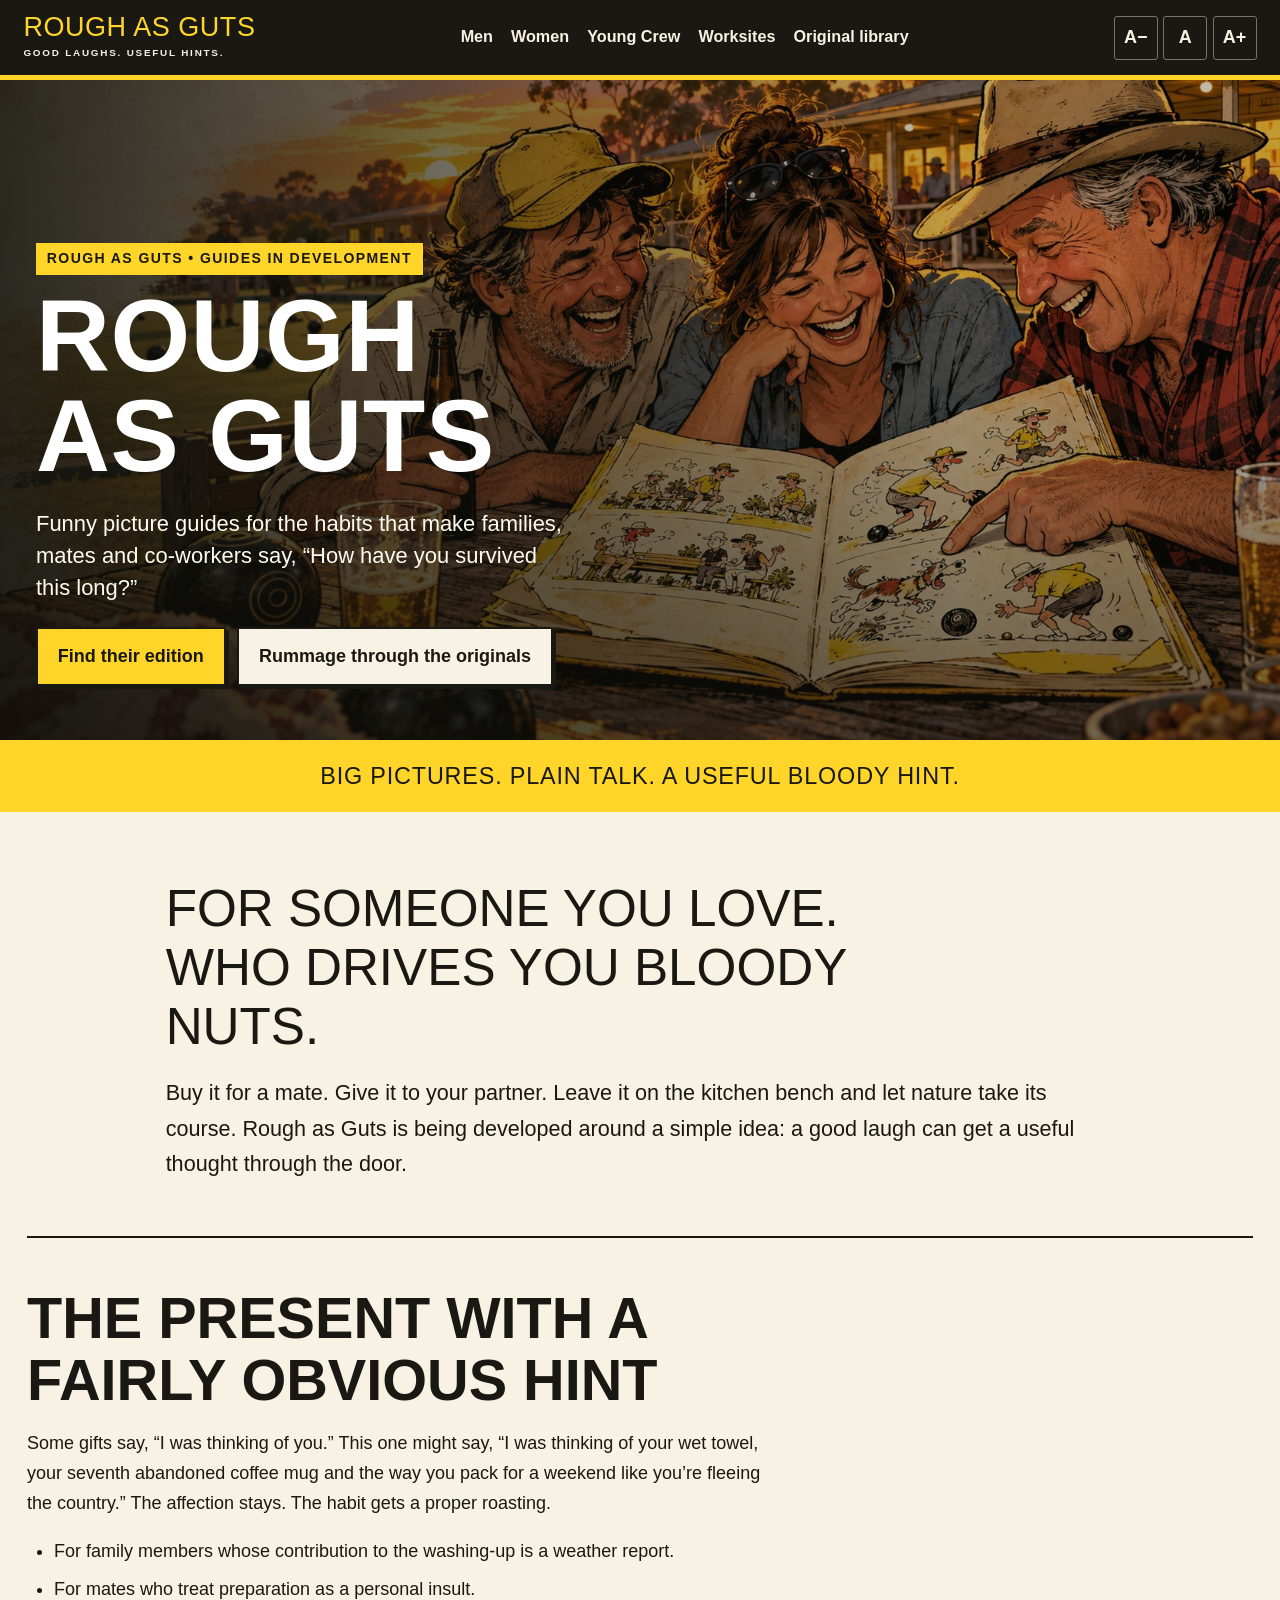
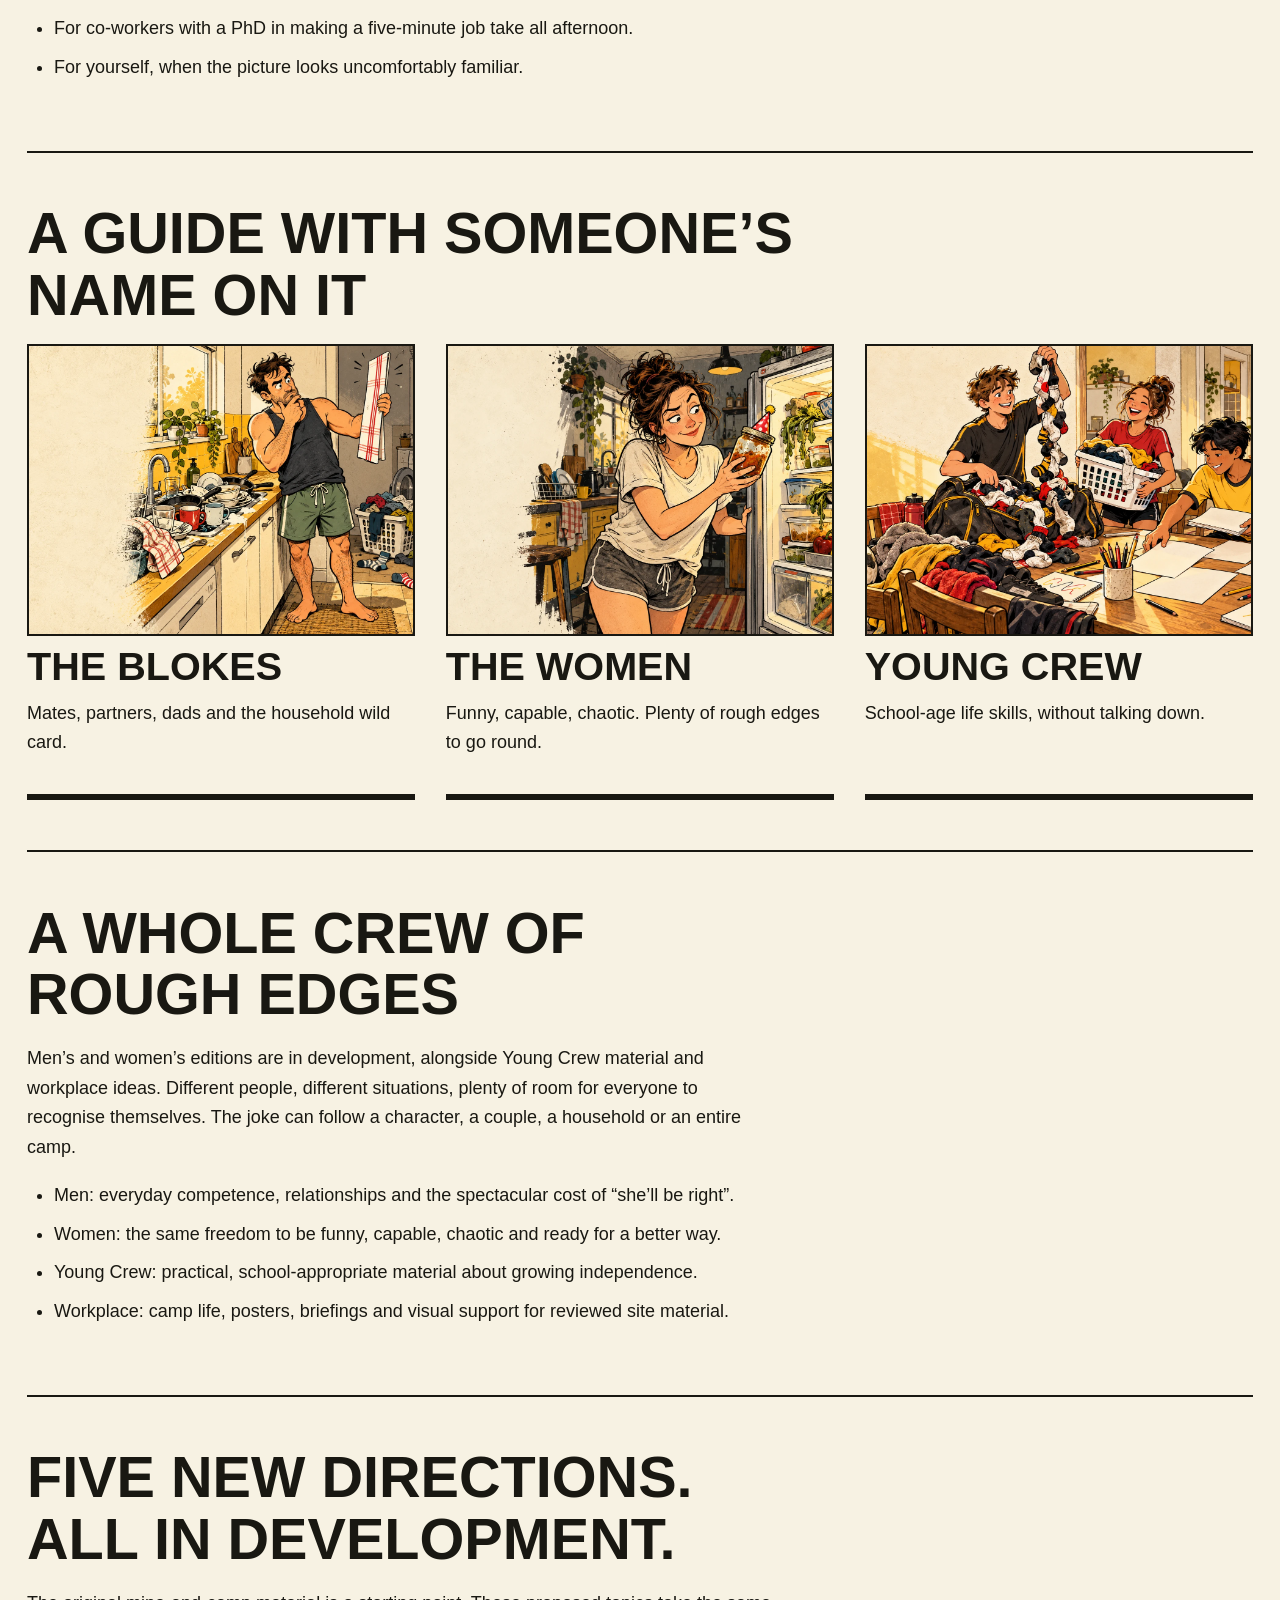
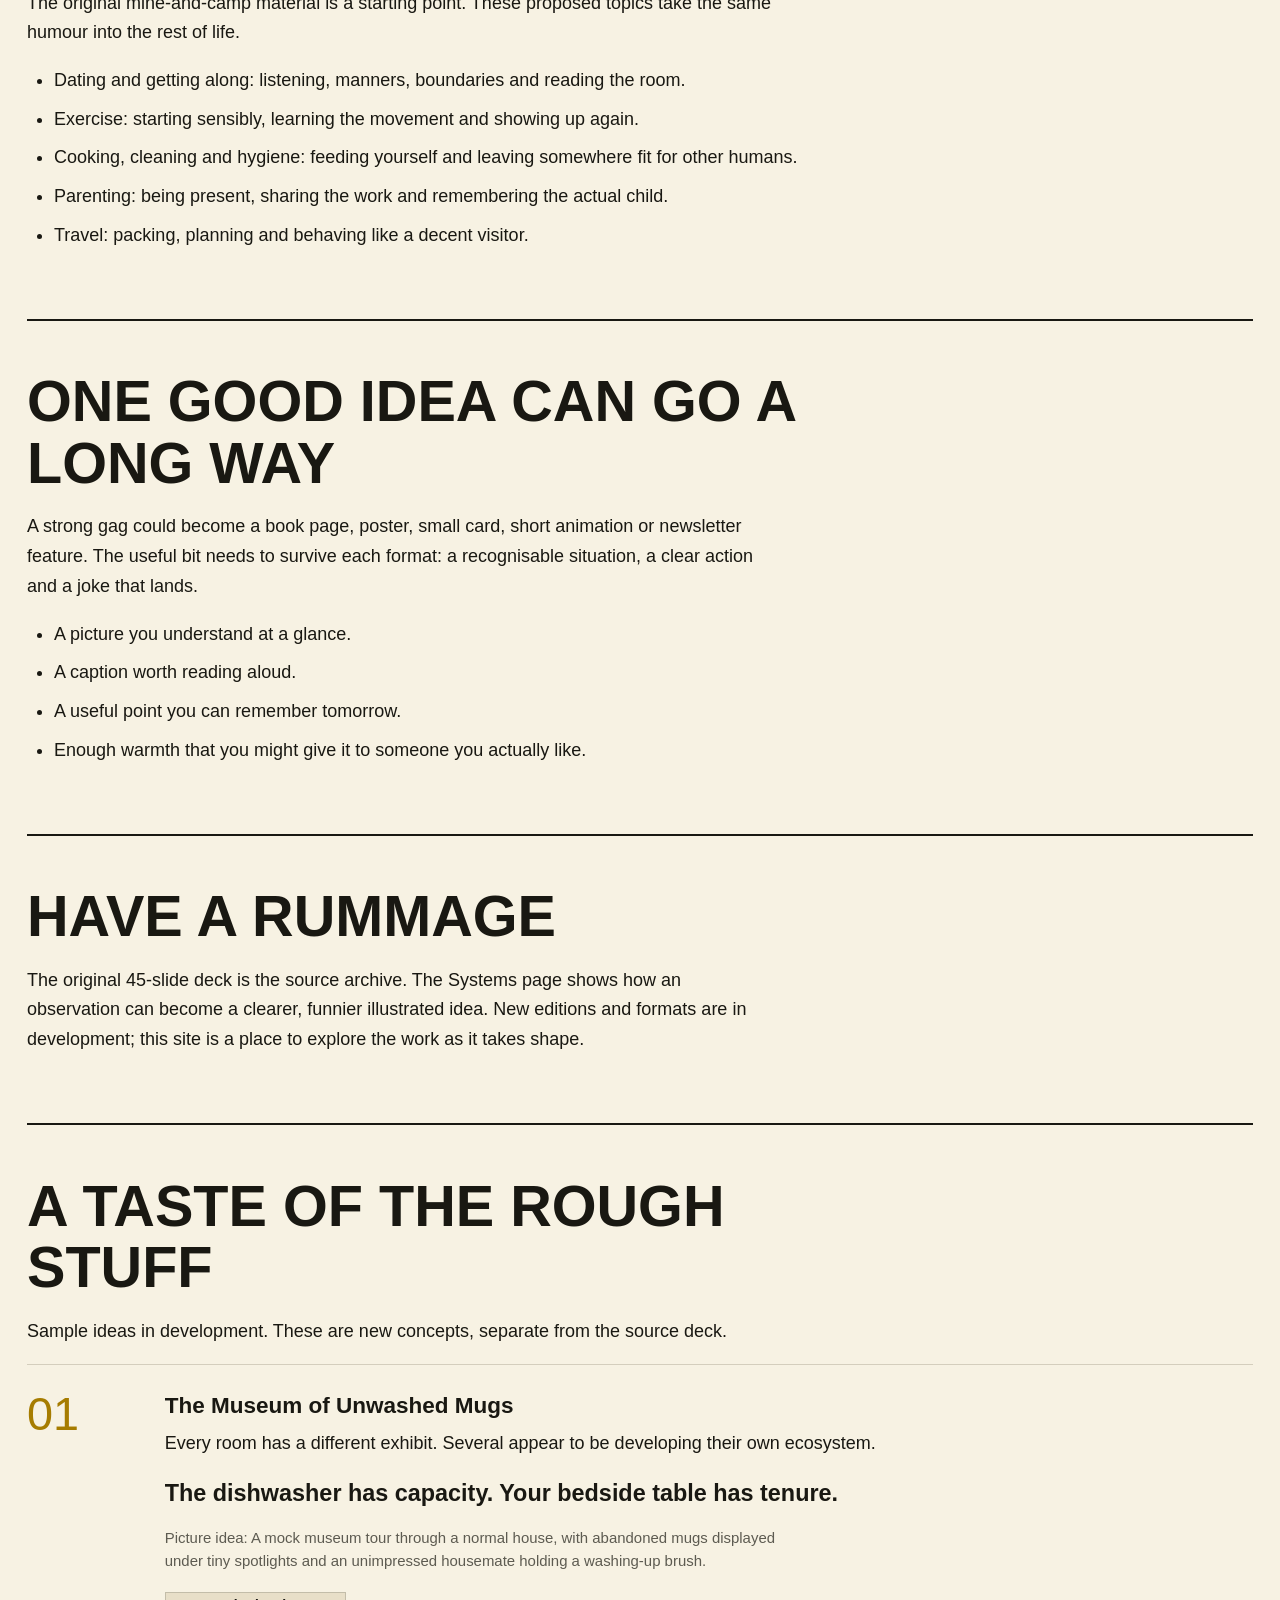
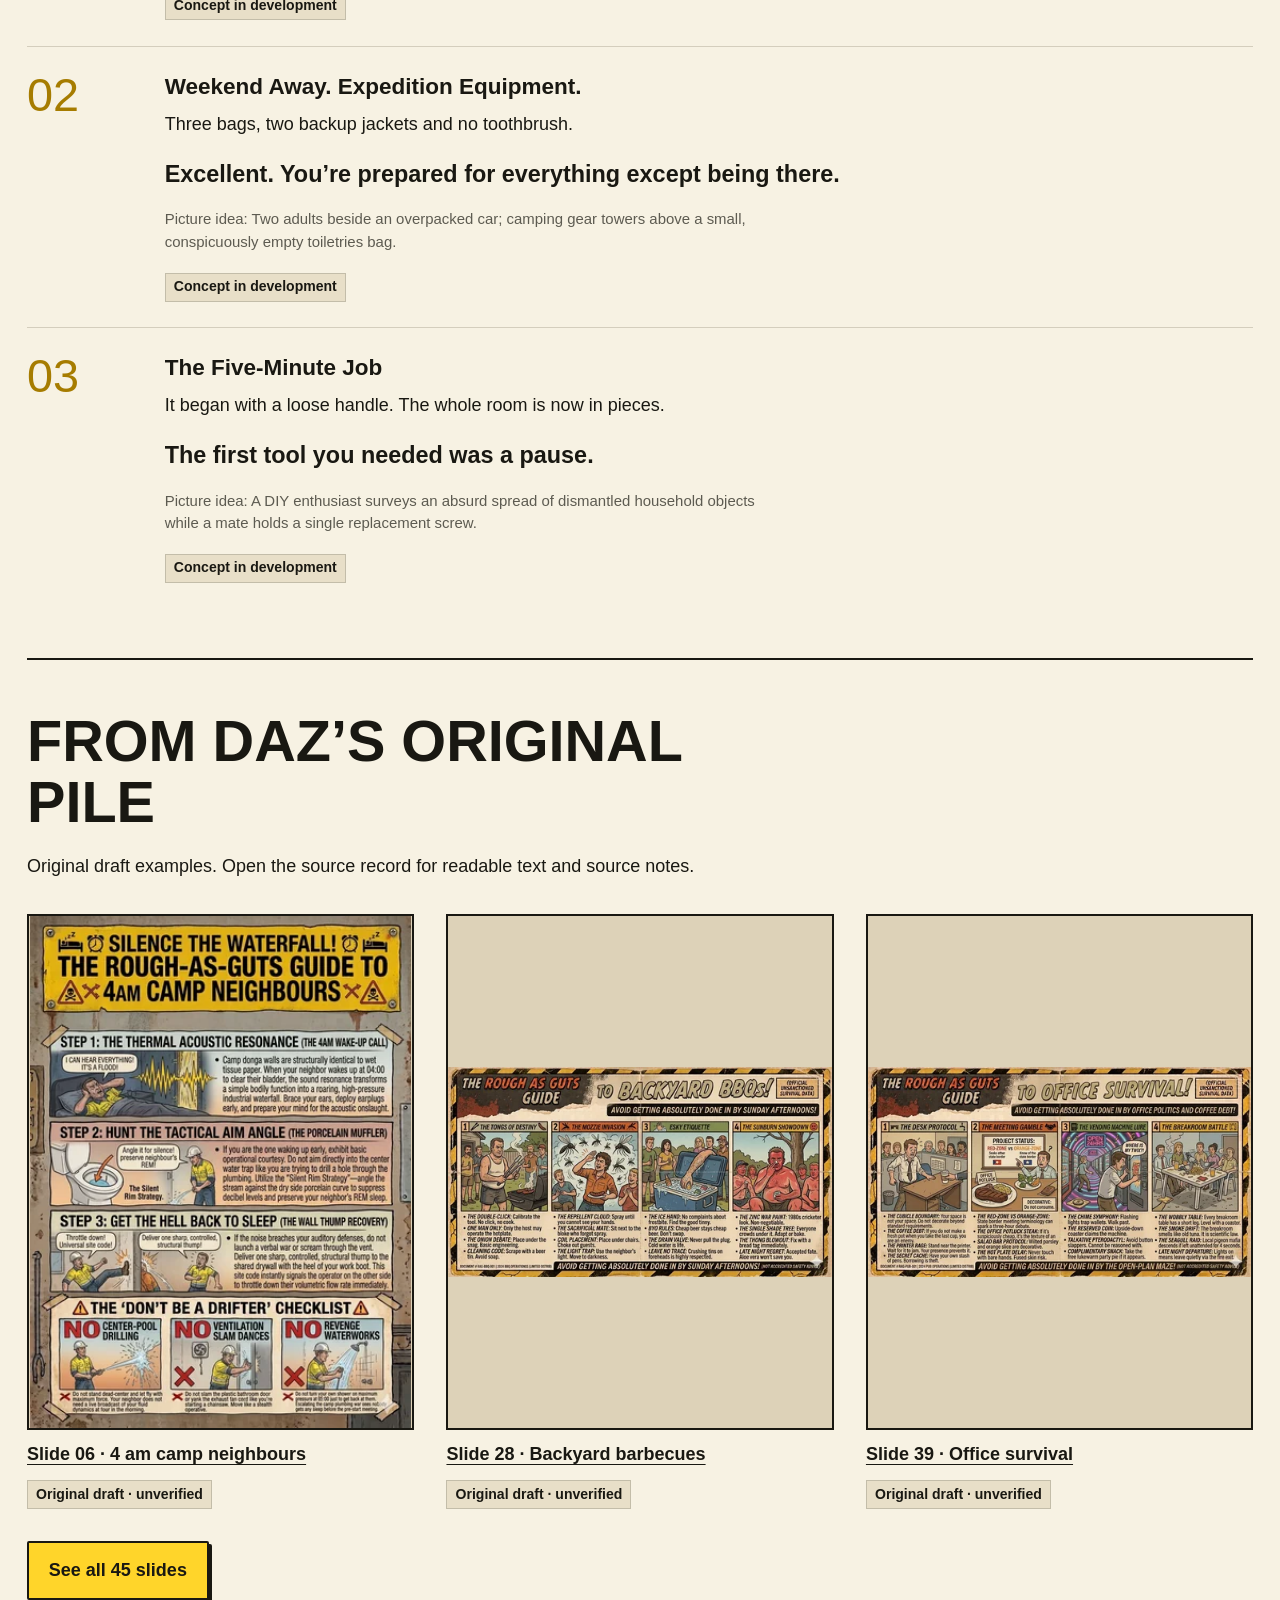
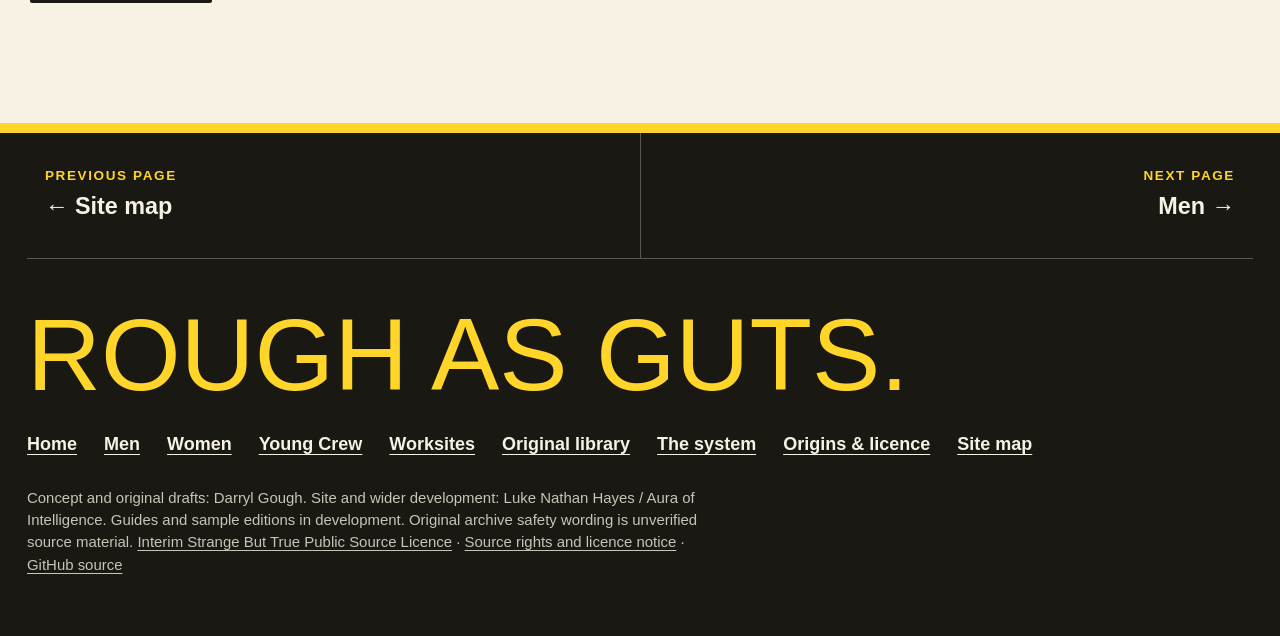
==== index.html @ 98bc849f "Build Rough as Guts guide website and preserve source artwork" ====
<!doctype html><html lang="en-AU"><head><meta charset="utf-8"><meta name="viewport" content="width=device-width,initial-scale=1"><title>Home · Rough as Guts</title><meta name="description" content="Funny picture guides for the habits that make families, mates and co-workers say, “How have you survived this long?”"><meta name="theme-color" content="#ffd52a"><link rel="canonical" href="https://auraofintelligence.github.io/rough-as-guts/index.html"><link rel="icon" href="assets/favicon.svg" type="image/svg+xml"><link rel="stylesheet" href="styles.css"><meta property="og:title" content="Home · Rough as Guts"><meta property="og:description" content="Funny picture guides for the habits that make families, mates and co-workers say, “How have you survived this long?”"><meta property="og:type" content="website"><meta property="og:url" content="https://auraofintelligence.github.io/rough-as-guts/index.html"><meta property="og:image" content="https://auraofintelligence.github.io/rough-as-guts/assets/generated/hero-home.webp"><meta name="twitter:card" content="summary_large_image"><script src="site.js" defer></script></head><body data-page="home"><a class="skip-link" href="#main">Skip to content</a><header class="site-header"><a class="brand" href="index.html">ROUGH AS GUTS<small>GOOD LAUGHS. USEFUL HINTS.</small></a><button class="menu-toggle" aria-controls="main-nav" aria-expanded="false">Menu</button><nav id="main-nav" class="main-nav" aria-label="Main navigation"><a href="men.html">Men</a><a href="women.html">Women</a><a href="youth.html">Young Crew</a><a href="workplace.html">Worksites</a><a href="library.html">Original library</a></nav><div class="read-tools" role="group" aria-label="Text size"><button id="text-smaller" aria-label="Smaller text">A−</button><button id="text-reset" aria-label="Reset text size">A</button><button id="text-larger" aria-label="Larger text">A+</button></div></header><main id="main"><section class="hero"><img class="hero-image" src="assets/generated/hero-home.webp" alt="A lively Australian comic scene with several adults discovering a Rough as Guts guide among the everyday mess they have created." fetchpriority="high" width="1536" height="1024"><div class="hero-copy"><span class="eyebrow">ROUGH AS GUTS • GUIDES IN DEVELOPMENT</span><h1>Rough as guts</h1><p class="lead">Funny picture guides for the habits that make families, mates and co-workers say, “How have you survived this long?”</p><div class="hero-actions"><a href="men.html" class="button">Find their edition</a><a href="library.html" class="button secondary">Rummage through the originals</a></div></div></section><div class="shout-strip">Big pictures. Plain talk. A useful bloody hint.</div><div class="container intro reading" id="inside"><p class="big-quote">For someone you love. Who drives you bloody nuts.</p><p>Buy it for a mate. Give it to your partner. Leave it on the kitchen bench and let nature take its course. Rough as Guts is being developed around a simple idea: a good laugh can get a useful thought through the door.</p></div><section class="section container"><div class="reading"><h2>The present with a fairly obvious hint</h2><p>Some gifts say, “I was thinking of you.” This one might say, “I was thinking of your wet towel, your seventh abandoned coffee mug and the way you pack for a weekend like you’re fleeing the country.” The affection stays. The habit gets a proper roasting.</p><ul><li>For family members whose contribution to the washing-up is a weather report.</li><li>For mates who treat preparation as a personal insult.</li><li>For co-workers with a PhD in making a five-minute job take all afternoon.</li><li>For yourself, when the picture looks uncomfortably familiar.</li></ul></div></section><section class="section container"><h2>A guide with someone’s name on it</h2><div class="edition-links"><a class="edition-link" href="men.html"><img src="assets/generated/hero-men.webp" alt="" loading="lazy" width="640" height="480"><div><h3>The blokes</h3><p>Mates, partners, dads and the household wild card.</p></div></a><a class="edition-link" href="women.html"><img src="assets/generated/hero-women.webp" alt="" loading="lazy" width="640" height="480"><div><h3>The women</h3><p>Funny, capable, chaotic. Plenty of rough edges to go round.</p></div></a><a class="edition-link" href="youth.html"><img src="assets/generated/hero-youth.webp" alt="" loading="lazy" width="640" height="480"><div><h3>Young Crew</h3><p>School-age life skills, without talking down.</p></div></a></div></section><section class="section container"><div class="reading"><h2>A whole crew of rough edges</h2><p>Men’s and women’s editions are in development, alongside Young Crew material and workplace ideas. Different people, different situations, plenty of room for everyone to recognise themselves. The joke can follow a character, a couple, a household or an entire camp.</p><ul><li>Men: everyday competence, relationships and the spectacular cost of “she’ll be right”.</li><li>Women: the same freedom to be funny, capable, chaotic and ready for a better way.</li><li>Young Crew: practical, school-appropriate material about growing independence.</li><li>Workplace: camp life, posters, briefings and visual support for reviewed site material.</li></ul></div></section><section class="section container"><div class="reading"><h2>Five new directions. All in development.</h2><p>The original mine-and-camp material is a starting point. These proposed topics take the same humour into the rest of life.</p><ul><li>Dating and getting along: listening, manners, boundaries and reading the room.</li><li>Exercise: starting sensibly, learning the movement and showing up again.</li><li>Cooking, cleaning and hygiene: feeding yourself and leaving somewhere fit for other humans.</li><li>Parenting: being present, sharing the work and remembering the actual child.</li><li>Travel: packing, planning and behaving like a decent visitor.</li></ul></div></section><section class="section container"><div class="reading"><h2>One good idea can go a long way</h2><p>A strong gag could become a book page, poster, small card, short animation or newsletter feature. The useful bit needs to survive each format: a recognisable situation, a clear action and a joke that lands.</p><ul><li>A picture you understand at a glance.</li><li>A caption worth reading aloud.</li><li>A useful point you can remember tomorrow.</li><li>Enough warmth that you might give it to someone you actually like.</li></ul></div></section><section class="section container"><div class="reading"><h2>Have a rummage</h2><p>The original 45-slide deck is the source archive. The Systems page shows how an observation can become a clearer, funnier illustrated idea. New editions and formats are in development; this site is a place to explore the work as it takes shape.</p></div></section><section class="section container"><h2>A taste of the rough stuff</h2><p>Sample ideas in development. These are new concepts, separate from the source deck.</p><article class="gag"><span class="number">01</span><div><h3>The Museum of Unwashed Mugs</h3><p>Every room has a different exhibit. Several appear to be developing their own ecosystem.</p><p class="punchline">The dishwasher has capacity. Your bedside table has tenure.</p><p class="caption">Picture idea: A mock museum tour through a normal house, with abandoned mugs displayed under tiny spotlights and an unimpressed housemate holding a washing-up brush.</p><span class="tag">Concept in development</span></div></article><article class="gag"><span class="number">02</span><div><h3>Weekend Away. Expedition Equipment.</h3><p>Three bags, two backup jackets and no toothbrush.</p><p class="punchline">Excellent. You’re prepared for everything except being there.</p><p class="caption">Picture idea: Two adults beside an overpacked car; camping gear towers above a small, conspicuously empty toiletries bag.</p><span class="tag">Concept in development</span></div></article><article class="gag"><span class="number">03</span><div><h3>The Five-Minute Job</h3><p>It began with a loose handle. The whole room is now in pieces.</p><p class="punchline">The first tool you needed was a pause.</p><p class="caption">Picture idea: A DIY enthusiast surveys an absurd spread of dismantled household objects while a mate holds a single replacement screw.</p><span class="tag">Concept in development</span></div></article></section><section class="section container"><h2>From Daz’s original pile</h2><p>Original draft examples. Open the source record for readable text and source notes.</p><div class="poster-row"><figure><a href="library.html#slide-6"><img src="assets/thumbnails/slide-06.webp" loading="lazy" alt="Original draft: 4 am camp neighbours" width="480" height="640"><figcaption>Slide 06 · 4 am camp neighbours</figcaption></a><span class="tag">Original draft · unverified</span></figure><figure><a href="library.html#slide-28"><img src="assets/thumbnails/slide-28.webp" loading="lazy" alt="Original draft: Backyard barbecues" width="480" height="640"><figcaption>Slide 28 · Backyard barbecues</figcaption></a><span class="tag">Original draft · unverified</span></figure><figure><a href="library.html#slide-39"><img src="assets/thumbnails/slide-39.webp" loading="lazy" alt="Original draft: Office survival" width="480" height="640"><figcaption>Slide 39 · Office survival</figcaption></a><span class="tag">Original draft · unverified</span></figure></div><a href="library.html" class="button">See all 45 slides</a></section></main><footer class="site-footer"><div class="container page-turner"><a href="sitemap.html"><span>Previous page</span>← Site map</a><a href="men.html"><span>Next page</span>Men →</a></div><div class="container footer-main"><p class="footer-brand">Rough as guts.</p><nav class="footer-nav" aria-label="Footer navigation"><a href="index.html" class="">Home</a><a href="men.html" class="">Men</a><a href="women.html" class="">Women</a><a href="youth.html" class="">Young Crew</a><a href="workplace.html" class="">Worksites</a><a href="library.html" class="">Original library</a><a href="systems.html" class="">The system</a><a href="provenance.html" class="">Origins &amp; licence</a><a href="sitemap.html" class="">Site map</a></nav><p class="footer-note">Concept and original drafts: Darryl Gough. Site and wider development: Luke Nathan Hayes / Aura of Intelligence. Guides and sample editions in development. Original archive safety wording is unverified source material. <a href="LICENCE.md">Interim Strange But True Public Source Licence</a> · <a href="LICENCE-NOTICE.md">Source rights and licence notice</a> · <a href="https://github.com/auraofintelligence/rough-as-guts">GitHub source</a></p></div></footer><button class="back-top" id="back-top" aria-label="Back to top" hidden>↑ Top</button><dialog class="poster-dialog" id="poster-dialog" aria-labelledby="poster-dialog-title"><div class="dialog-bar"><span class="dialog-title" id="poster-dialog-title">Source poster</span><button id="poster-zoom-out" aria-label="Zoom out">−</button><button id="poster-zoom-in" aria-label="Zoom in">+</button><button id="poster-close">Close</button></div><div class="dialog-body"><img id="dialog-poster" alt=""></div></dialog></body></html>
---- styles.css ----
@charset "UTF-8";
:root{--ink:#191812;--paper:#f7f2e3;--yellow:#ffd52a;--red:#ee4b34;--muted:#5d5b51;--line:#d4cebd;--scale:1;color-scheme:light;font-size:calc(18px * var(--scale));scroll-behavior:smooth;scroll-padding-top:7rem}*{box-sizing:border-box}body{margin:0;background:var(--paper);color:var(--ink);font-family:Arial,Helvetica,sans-serif;line-height:1.65}img{max-width:100%;height:auto;display:block}button,input,select,textarea{font:inherit}a{color:inherit;text-underline-offset:.22em}a:hover{text-decoration-thickness:3px}button,a,input,select,textarea{touch-action:manipulation}button{cursor:pointer}button:focus-visible,a:focus-visible,input:focus-visible,select:focus-visible,textarea:focus-visible,summary:focus-visible{outline:4px solid #136cbe;outline-offset:4px}.skip-link{position:fixed;top:-100px;left:1rem;background:var(--yellow);padding:.65rem;z-index:99}.skip-link:focus{top:.4rem}.site-header{position:sticky;top:0;z-index:40;display:flex;align-items:center;gap:1.3rem;flex-wrap:wrap;justify-content:space-between;background:var(--ink);color:var(--paper);padding:.8rem max(1.3rem,calc((100vw - 1450px)/2));border-bottom:5px solid var(--yellow)}.brand{font-family:Impact,"Arial Black",sans-serif;font-size:1.5rem;line-height:1;letter-spacing:.02em;text-decoration:none;color:var(--yellow);white-space:nowrap}.brand small{display:block;font:700 .55rem/1.5 Arial,sans-serif;letter-spacing:.18em;color:var(--paper);margin-top:.25rem}.main-nav{display:flex;gap:1rem;align-items:center;flex-wrap:wrap}.main-nav a{font-size:.9rem;font-weight:700;text-decoration:none;padding:.25rem 0;border-bottom:2px solid transparent}.main-nav a[aria-current=page],.main-nav a:hover{border-color:var(--yellow);color:var(--yellow)}.read-tools{display:flex;gap:.3rem;align-items:center}.read-tools button,.menu-toggle{border:1px solid #777366;min-width:44px;min-height:44px;padding:.2rem .5rem;color:var(--paper);background:transparent;font-weight:700;border-radius:3px}.read-tools button:hover{background:var(--yellow);color:var(--ink)}.menu-toggle{display:none}.hero{position:relative;min-height:660px;display:flex;align-items:flex-end;background:#27261c;overflow:hidden}.hero>picture,.hero>.hero-image{position:absolute;inset:0;width:100%;height:100%}.hero-image{object-fit:cover;object-position:center}.hero::after{content:"";position:absolute;inset:0;background:linear-gradient(90deg,rgba(15,15,10,.88),rgba(15,15,10,.25) 75%),linear-gradient(0deg,rgba(15,15,10,.5),transparent 70%)}.hero-copy{position:relative;z-index:1;width:min(1450px,100%);margin:auto auto 0;padding:4rem 2rem 3rem;color:white}.eyebrow{display:inline-block;background:var(--yellow);color:var(--ink);font-size:.78rem;font-weight:900;letter-spacing:.1em;text-transform:uppercase;padding:.35rem .6rem;line-height:1.4}.hero h1{font-family:Impact,"Arial Black",sans-serif;text-transform:uppercase;max-width:12ch;font-size:clamp(3.5rem,8vw,7rem);font-weight:900;line-height:.98;letter-spacing:.005em;margin:.6rem 0 1rem;text-wrap:balance}.hero .lead{font-size:1.22rem;line-height:1.45;max-width:44ch;color:#fffaf0;font-weight:500}.hero-actions{display:flex;gap:.65rem;flex-wrap:wrap;margin-top:1.3rem}.button{display:inline-flex;align-items:center;justify-content:center;gap:.5rem;min-height:48px;padding:.7rem 1.1rem;background:var(--yellow);color:var(--ink);font-weight:800;border:2px solid var(--ink);text-decoration:none;box-shadow:3px 3px 0 var(--ink);border-radius:2px}.button:hover{background:#ffe478;transform:translateY(-1px)}.button.secondary{background:var(--paper)}.button.dark{background:var(--ink);color:var(--paper)}.shout-strip{background:var(--yellow);font-family:Impact,"Arial Black",sans-serif;text-align:center;text-transform:uppercase;font-size:1.3rem;line-height:1.3;letter-spacing:.035em;padding:1.15rem}.container{width:min(1240px,calc(100% - 3rem));margin:auto}.reading{max-width:79ch}.intro{padding:3.5rem 0 2rem;font-size:1.2rem}.intro p{margin:.3rem 0 1rem}.section{padding:2.8rem 0;border-top:2px solid var(--ink)}.section h2,.section-heading{font-family:Impact,"Arial Black",sans-serif;font-size:clamp(2rem,5vw,3.2rem);line-height:1.07;text-transform:uppercase;margin:0 0 1rem;max-width:24ch}.section h3{font-size:1.25rem;line-height:1.3;margin:1.4rem 0 .4rem}.section p{max-width:75ch;margin:.5rem 0 1rem}.section li{margin:.5rem 0}ul,ol{padding-left:1.5rem}.split{display:grid;grid-template-columns:1fr 1fr;gap:2.7rem;align-items:start}.feature-image{border:3px solid var(--ink);box-shadow:9px 9px 0 var(--yellow);margin:.4rem .5rem 1rem 0;aspect-ratio:4/3;object-fit:cover}.caption{font-size:.83rem;color:var(--muted);line-height:1.5}.big-quote{font-family:Impact,"Arial Black",sans-serif;font-size:clamp(1.8rem,4vw,3rem);line-height:1.15;text-transform:uppercase;max-width:28ch}.edition-links{display:grid;grid-template-columns:repeat(3,1fr);gap:1.7rem}.edition-link{text-decoration:none;border-bottom:6px solid var(--ink);padding-bottom:1rem}.edition-link img{width:100%;aspect-ratio:4/3;object-fit:cover;border:2px solid var(--ink)}.edition-link h3{font-family:Impact,"Arial Black",sans-serif;font-size:2.2rem;text-transform:uppercase;line-height:1.05;margin:.6rem 0}.edition-link p{font-size:1rem}.edition-link:hover h3{text-decoration:underline}.gag{display:grid;grid-template-columns:.11fr 1fr;gap:1rem;border-top:1px solid var(--line);padding:1.4rem 0}.gag .number{font-family:Impact,"Arial Black",sans-serif;font-size:2.6rem;line-height:1;color:#a67c00}.gag h3{margin:0 0 .4rem}.gag .punchline{font-weight:800;font-size:1.3rem;line-height:1.4}.tag{display:inline-block;padding:.2rem .45rem;background:#e8dfc8;font-size:.78rem;font-weight:800;line-height:1.4;border:1px solid #c3bda9}.notice{border-left:7px solid var(--yellow);padding:.8rem 1.2rem;background:#ebe4d1;margin:1.5rem 0}.notice strong{display:block}.poster-row{display:grid;grid-template-columns:repeat(3,1fr);gap:1.8rem;margin:1.8rem 0}.poster-row figure{margin:0}.poster-row img{width:100%;aspect-ratio:3/4;object-fit:contain;background:#ddd2b8;border:2px solid var(--ink)}.poster-row figcaption{margin:.65rem 0;line-height:1.4;font-weight:700}.poster-row a{display:block}.filters{display:grid;grid-template-columns:1fr 1fr;gap:1rem;margin:2rem 0 1rem}.field label{display:block;font-weight:800;margin-bottom:.4rem}.field input,.field select,.field textarea{width:100%;padding:.7rem;border:2px solid var(--ink);background:#fffdf7;border-radius:2px}.results-count{font-weight:700}.library-list{display:grid;grid-template-columns:1fr;gap:1.1rem;margin:1rem 0 3rem}.slide-entry{background:#fffdf7;border:2px solid var(--ink);scroll-margin-top:7rem}.slide-entry>summary{list-style:none;cursor:pointer;display:grid;grid-template-columns:74px 1fr auto;align-items:center;gap:1rem;padding:1rem}.slide-entry>summary::-webkit-details-marker{display:none}.slide-number{font-family:Impact,"Arial Black",sans-serif;font-size:2rem;background:var(--yellow);line-height:1;padding:.5rem;text-align:center}.slide-entry h2{font-size:1.15rem;line-height:1.3;margin:0 0 .3rem;font-family:Arial,sans-serif;text-transform:none}.slide-entry .summary-category{font-size:.83rem;color:var(--muted)}.expand-mark{font-size:1.7rem;line-height:1}.slide-entry[open] .expand-mark{transform:rotate(45deg)}.slide-content{padding:0 1.3rem 1.5rem}.slide-layout{display:grid;grid-template-columns:minmax(220px,.65fr) 1.35fr;gap:2rem;margin-top:1rem}.source-poster{width:100%;max-height:820px;object-fit:contain;background:#e4ddcd}.poster-actions{display:flex;flex-wrap:wrap;gap:.6rem;margin-top:1rem}.poster-actions .button{font-size:.88rem;padding:.5rem .7rem}.transcript h3{border-bottom:2px solid var(--yellow);padding-bottom:.45rem;margin-top:1.5rem}.transcript h4{font-size:1.05rem;line-height:1.3;margin:1rem 0 .35rem}.transcript p,.transcript li{font-size:1rem}.transcript blockquote{margin:.6rem 0;padding:.4rem 1rem;border-left:4px solid var(--ink);font-weight:700}.scene-note{background:#f3eedf;padding:.65rem .9rem;border-left:3px solid #a79d80}.transcript details{margin:1rem 0;border-top:1px solid var(--line);padding-top:.6rem}.transcript details summary{cursor:pointer;font-weight:800}.text-source{white-space:pre-wrap}.system-form{display:grid;grid-template-columns:1fr 1fr;gap:1rem}.system-form .full{grid-column:1/-1}.system-form textarea{min-height:140px}.brief-output{width:100%;min-height:330px;padding:1rem;font-size:.93rem;border:2px solid var(--ink);background:white;line-height:1.5}.form-status{min-height:1.5rem;font-weight:700}.pattern-list details{border-top:2px solid var(--ink);padding:1rem 0}.pattern-list summary{font-weight:800;cursor:pointer}.compare-controls{display:flex;gap:.8rem;align-items:end;flex-wrap:wrap;margin:1rem 0}.compare-controls .field{flex:1;min-width:220px}.compare-grid{display:grid;grid-template-columns:1fr 1fr;gap:1.3rem}.compare-grid figure{margin:0}.compare-grid img{height:620px;width:100%;object-fit:contain;background:#e4ddcd;border:2px solid var(--ink)}.compare-grid figcaption{font-weight:800;margin:.6rem 0}.hash{font-family:monospace;font-size:.8rem;overflow-wrap:anywhere;line-height:1.5}.facts{display:grid;grid-template-columns:1fr 1fr;gap:1rem}.facts>div{padding:.7rem 0;border-bottom:1px solid var(--line)}.facts dt{font-weight:800}.facts dd{margin:0}.sitemap-list{columns:2;column-gap:3rem}.sitemap-list li{break-inside:avoid;margin:0 0 1.5rem}.sitemap-list a{font-size:1.3rem;font-weight:800}.site-footer{margin-top:4rem;background:var(--ink);color:var(--paper);border-top:10px solid var(--yellow)}.page-turner{display:grid;grid-template-columns:1fr 1fr;border-bottom:1px solid #5a584e}.page-turner a{padding:1.8rem 1rem;text-decoration:none;font-size:1.3rem;font-weight:800}.page-turner a:last-child{text-align:right;border-left:1px solid #5a584e}.page-turner span{font-size:.75rem;letter-spacing:.12em;text-transform:uppercase;display:block;color:var(--yellow)}.footer-main{padding:2.5rem 0}.footer-brand{color:var(--yellow);font-family:Impact,"Arial Black",sans-serif;text-transform:uppercase;font-size:clamp(2.4rem,8vw,6rem);line-height:1;margin:0 0 1.3rem}.footer-nav{display:flex;gap:.7rem 1.5rem;flex-wrap:wrap;font-weight:700}.footer-note{font-size:.83rem;max-width:85ch;color:#c8c4b7;line-height:1.5;margin-top:1.5rem}.back-top{position:fixed;right:1rem;bottom:1rem;z-index:45;min-width:60px;min-height:52px;padding:.4rem .8rem;background:var(--yellow);color:var(--ink);border:3px solid var(--ink);box-shadow:3px 3px 0 var(--ink);font-weight:900}.back-top[hidden]{display:none}.poster-dialog{width:min(1200px,95vw);height:94dvh;max-width:none;max-height:none;padding:0;border:3px solid var(--ink);background:var(--paper)}.poster-dialog::backdrop{background:rgba(0,0,0,.8)}.dialog-bar{position:sticky;top:0;z-index:2;background:var(--ink);color:white;padding:.65rem;display:flex;gap:.5rem;align-items:center;flex-wrap:wrap}.dialog-bar button{background:var(--yellow);color:var(--ink);border:0;min-height:44px;padding:.4rem .6rem;font-weight:800}.dialog-bar .dialog-title{flex:1;font-weight:700}.dialog-body{height:calc(100% - 90px);overflow:auto;padding:1rem}.dialog-body img{width:100%;max-width:none;margin:auto}.empty-state{padding:2rem;border:2px solid var(--ink);background:var(--yellow)}[hidden]{display:none!important}
@media(min-width:1550px){.hero{min-height:760px}.hero-copy{padding-left:2rem}}@media(max-width:1100px){.site-header{gap:.7rem}.main-nav{gap:.7rem}.main-nav a{font-size:.82rem}.hero{min-height:620px}.slide-layout{grid-template-columns:.7fr 1.3fr}.compare-grid img{height:480px}}@media(max-width:800px){:root{font-size:calc(18px * var(--scale))}.site-header{padding:.65rem 1rem}.brand{font-size:1.3rem}.brand small{font-size:.5rem}.menu-toggle{display:block;margin-left:auto}.main-nav{display:none;order:4;flex-basis:100%;padding:.8rem 0 .3rem;gap:.3rem 1.1rem}.main-nav.is-open{display:flex}.main-nav a{font-size:1rem;min-height:44px;display:flex;align-items:center}.read-tools button{min-width:40px;padding:.2rem .35rem}.hero{min-height:640px}.hero-image{object-position:60% center}.hero::after{background:linear-gradient(0deg,rgba(15,15,10,.95),rgba(15,15,10,.35) 75%)}.hero-copy{padding:2.7rem 1.3rem 2rem}.hero h1{font-size:clamp(3rem,12.5vw,5rem)}.hero .lead{font-size:1.1rem}.container{width:calc(100% - 2.3rem)}.intro{padding-top:2.4rem;font-size:1.1rem}.split,.slide-layout{grid-template-columns:1fr}.edition-links{gap:1rem}.edition-link h3{font-size:1.6rem}.edition-link p{font-size:.9rem}.poster-row{gap:.8rem}.poster-row figcaption{font-size:.85rem}.source-poster{max-height:740px}.compare-grid{grid-template-columns:1fr}.compare-grid img{height:auto;max-height:900px}.system-form{grid-template-columns:1fr}.system-form .full{grid-column:auto}.section{padding:2rem 0}.filters{grid-template-columns:1fr}.page-turner a{font-size:1.05rem;padding:1.3rem .6rem}.sitemap-list{columns:1}.facts{grid-template-columns:1fr}.slide-entry>summary{grid-template-columns:52px 1fr auto;padding:.8rem;gap:.7rem}.slide-number{font-size:1.6rem}.slide-content{padding:0 1rem 1rem}}@media(max-width:480px){.read-tools{gap:.2rem}.read-tools button{font-size:.8rem;min-width:36px;min-height:40px}.hero{min-height:630px}.hero h1{font-size:3.1rem}.hero .lead{font-size:1.06rem}.hero-actions .button{font-size:.9rem}.edition-links{grid-template-columns:1fr}.edition-link{display:grid;grid-template-columns:.8fr 1fr;gap:1rem;align-items:center}.edition-link img{grid-row:1/3;aspect-ratio:1}.edition-link h3{margin:0}.edition-link p{margin:0}.poster-row{grid-template-columns:1fr}.poster-row img{max-height:620px}.gag{grid-template-columns:42px 1fr}.dialog-bar .dialog-title{flex-basis:100%}}@media(prefers-reduced-motion:reduce){:root{scroll-behavior:auto}*,*::before,*::after{transition:none!important;animation:none!important}}@media print{.site-header,.hero,.hero-actions,.back-top,.site-footer,.filters,.poster-actions{display:none}.container{width:100%}body{font-size:12pt;background:white}.slide-entry{break-inside:avoid}.slide-entry>summary{display:block}.slide-entry[open] .slide-content{display:block}.section{padding:1rem 0}}
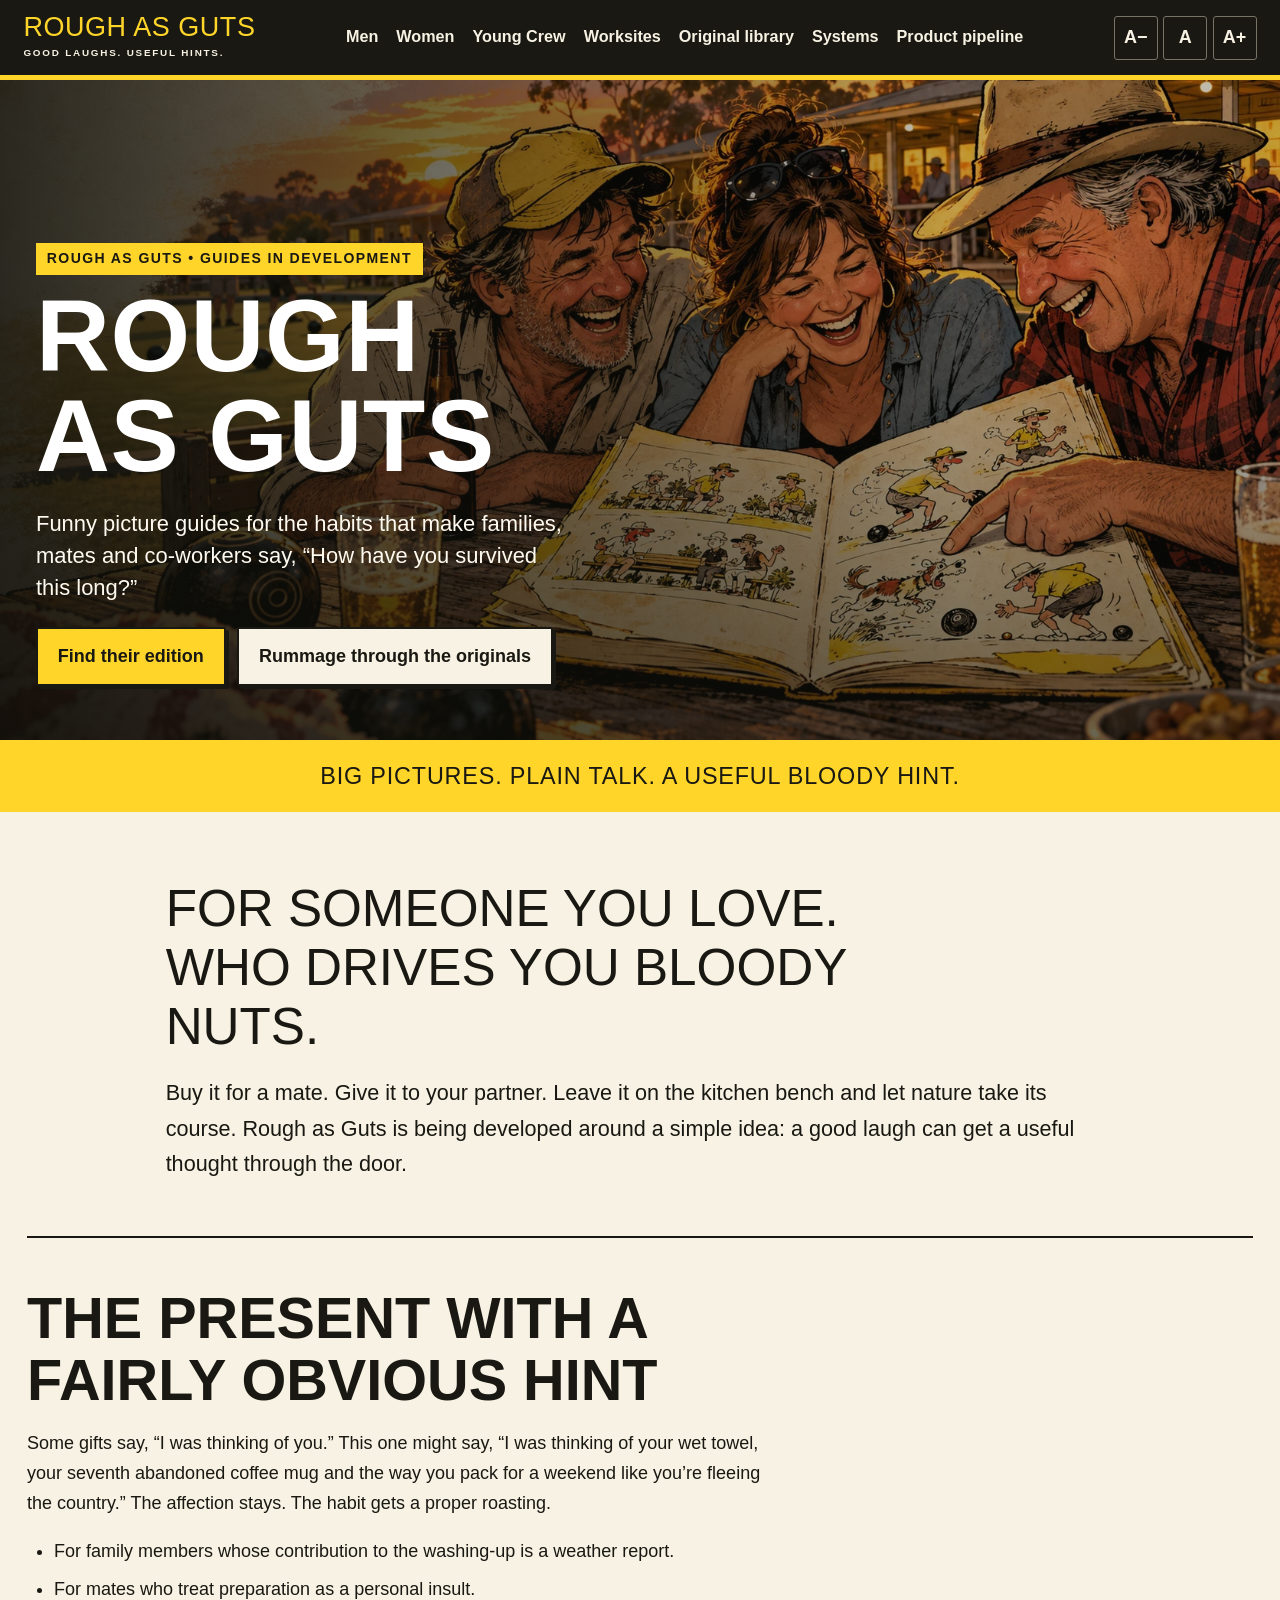
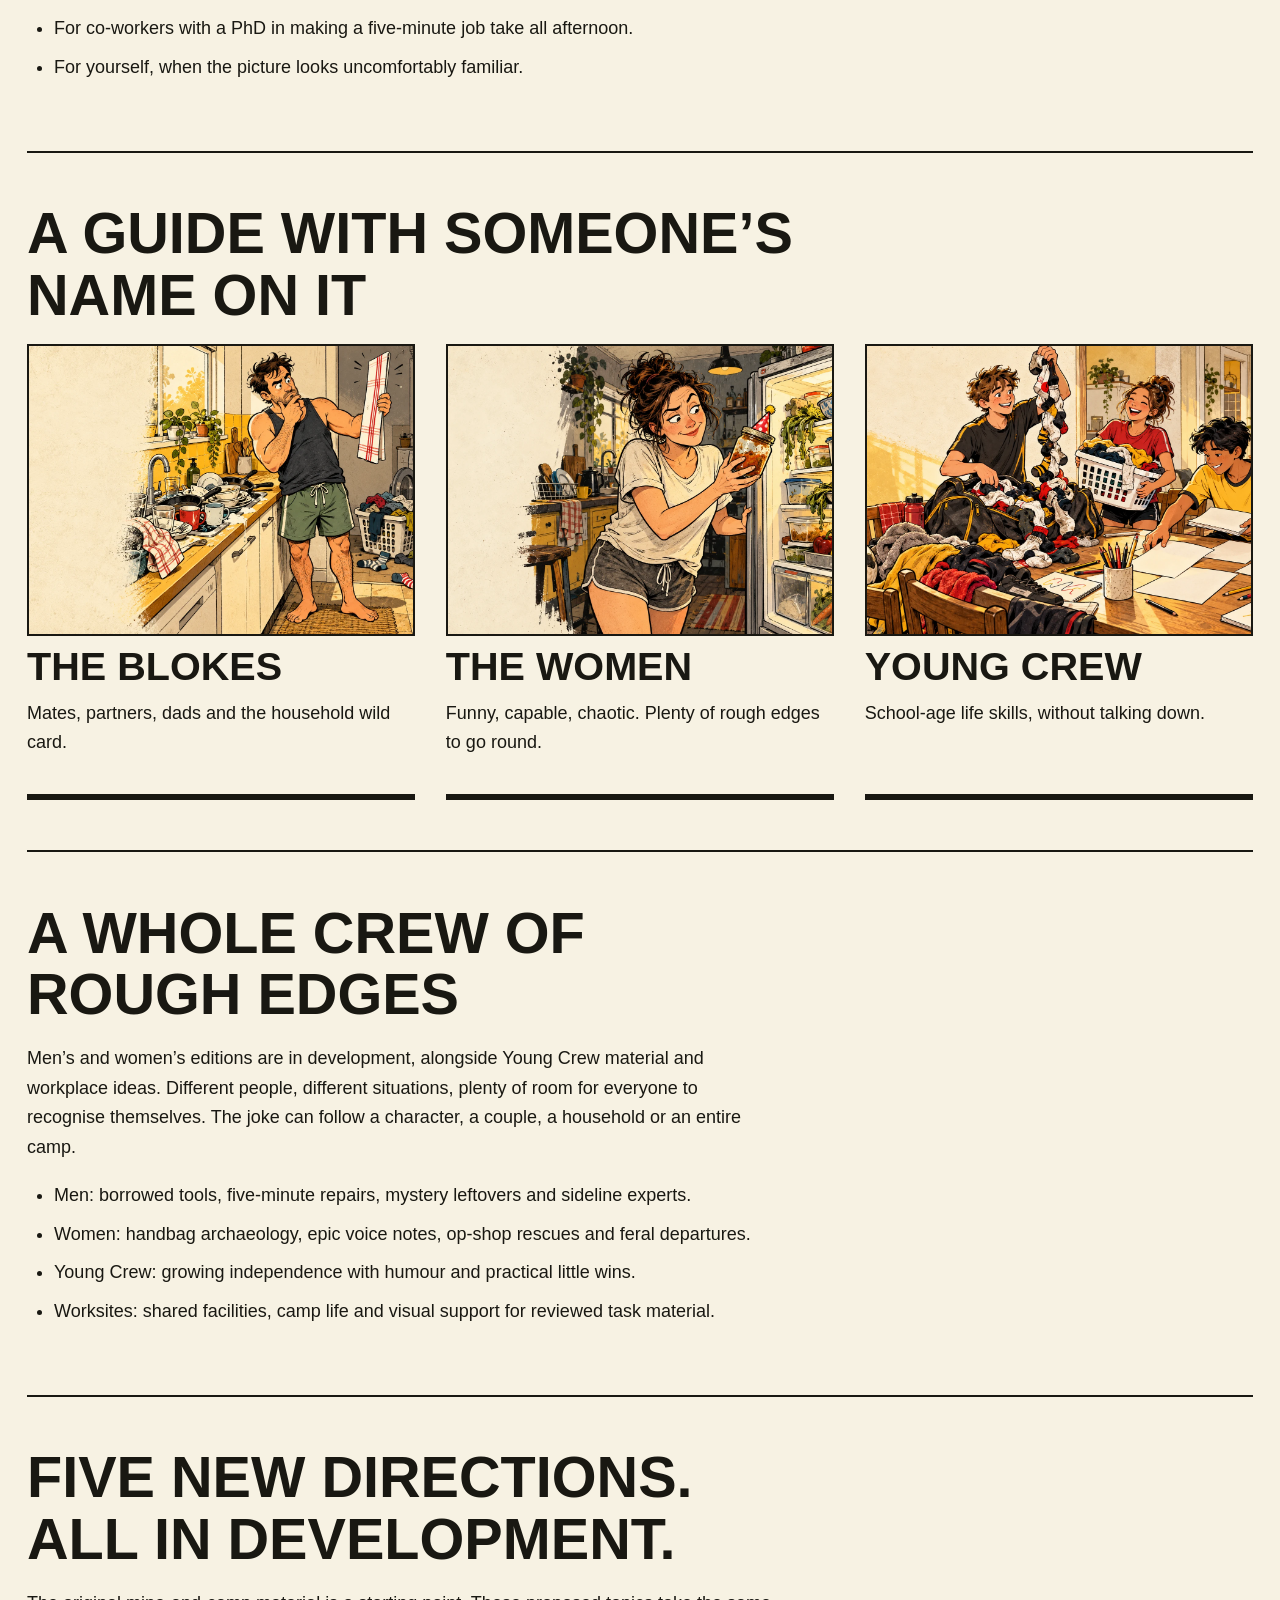
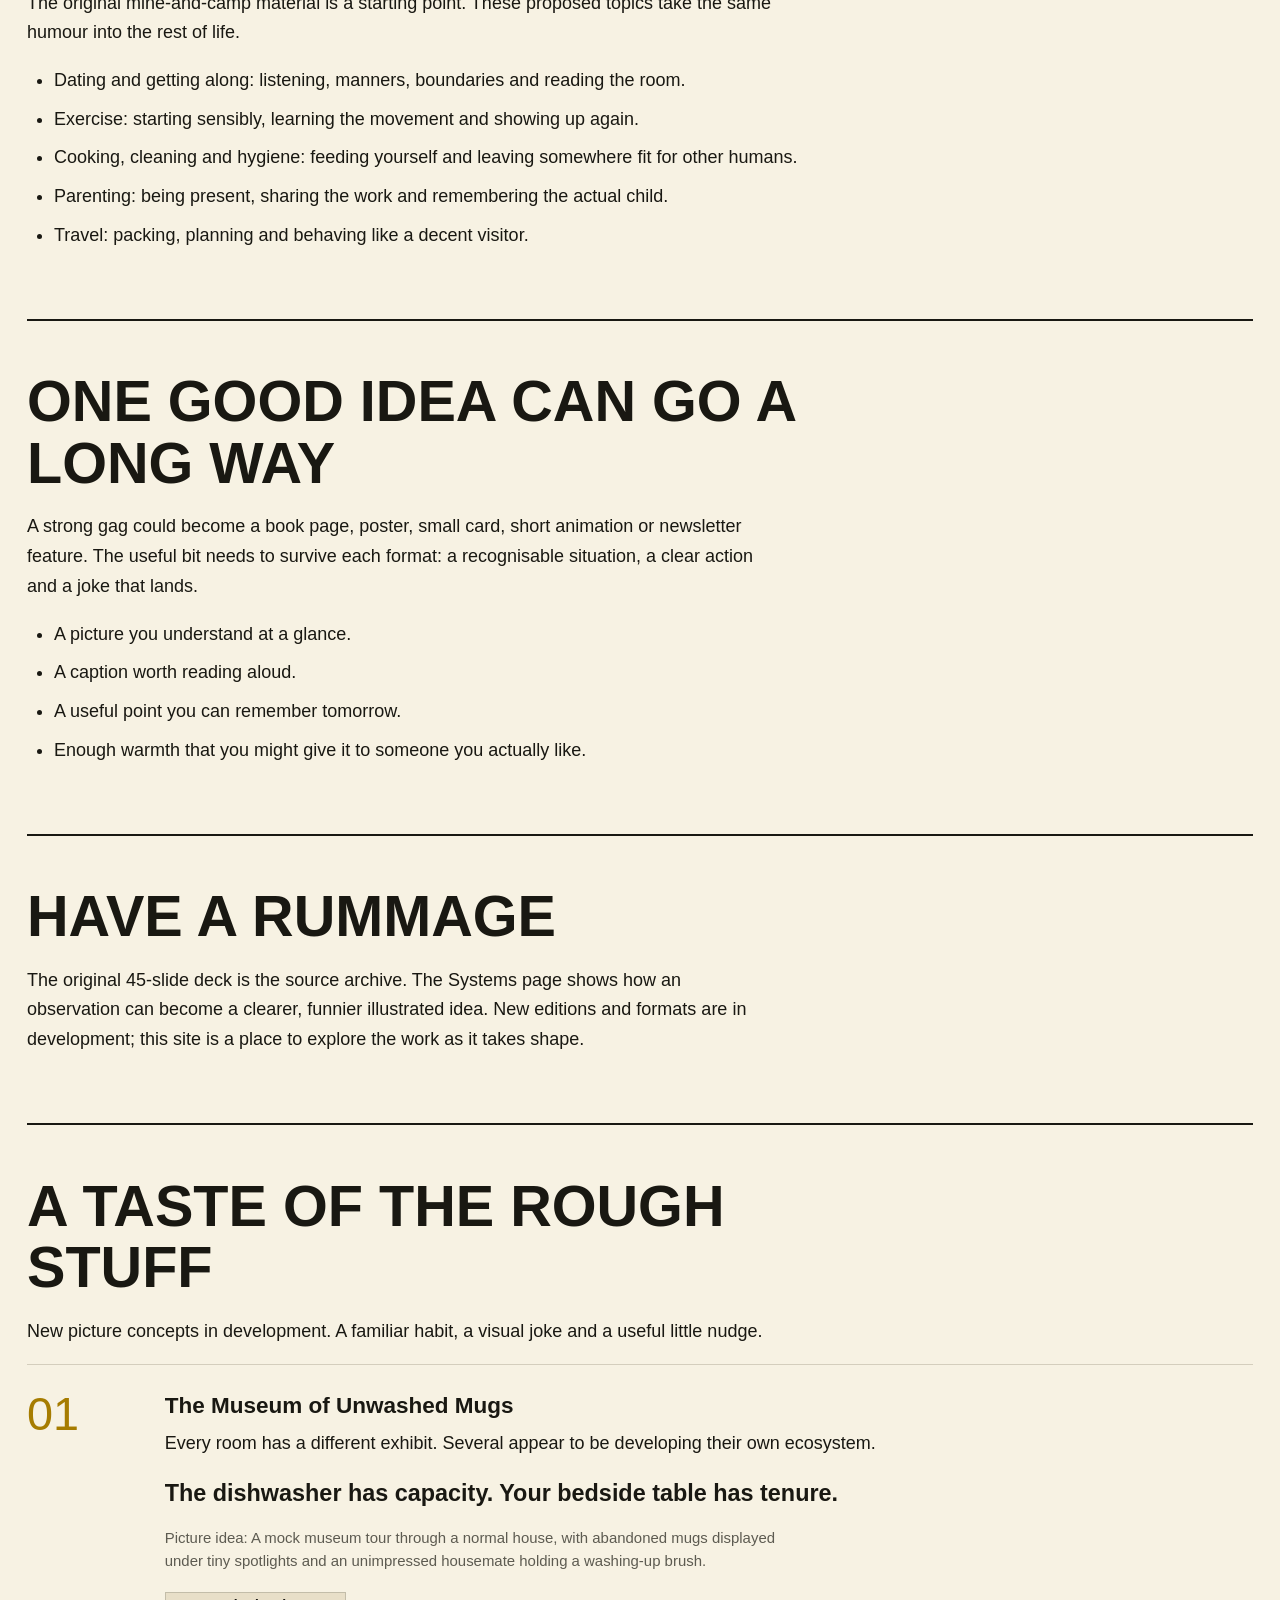
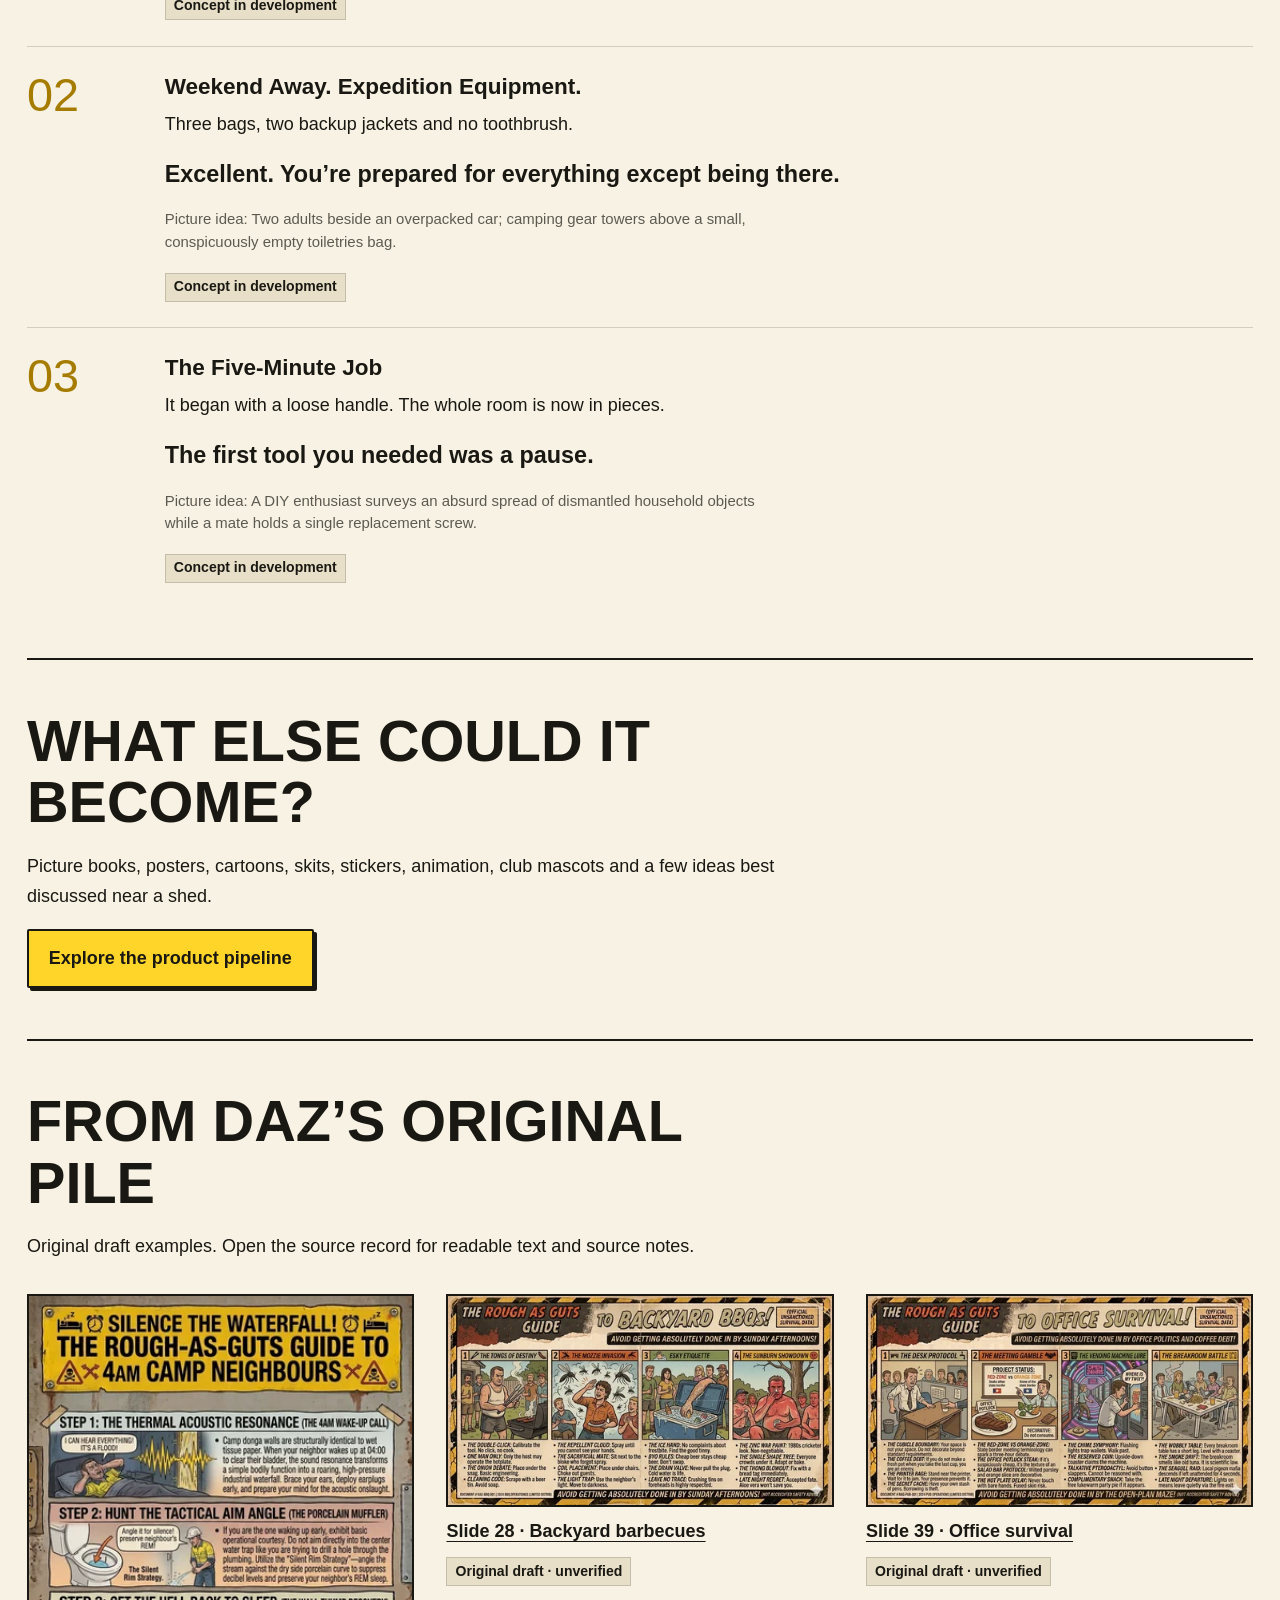
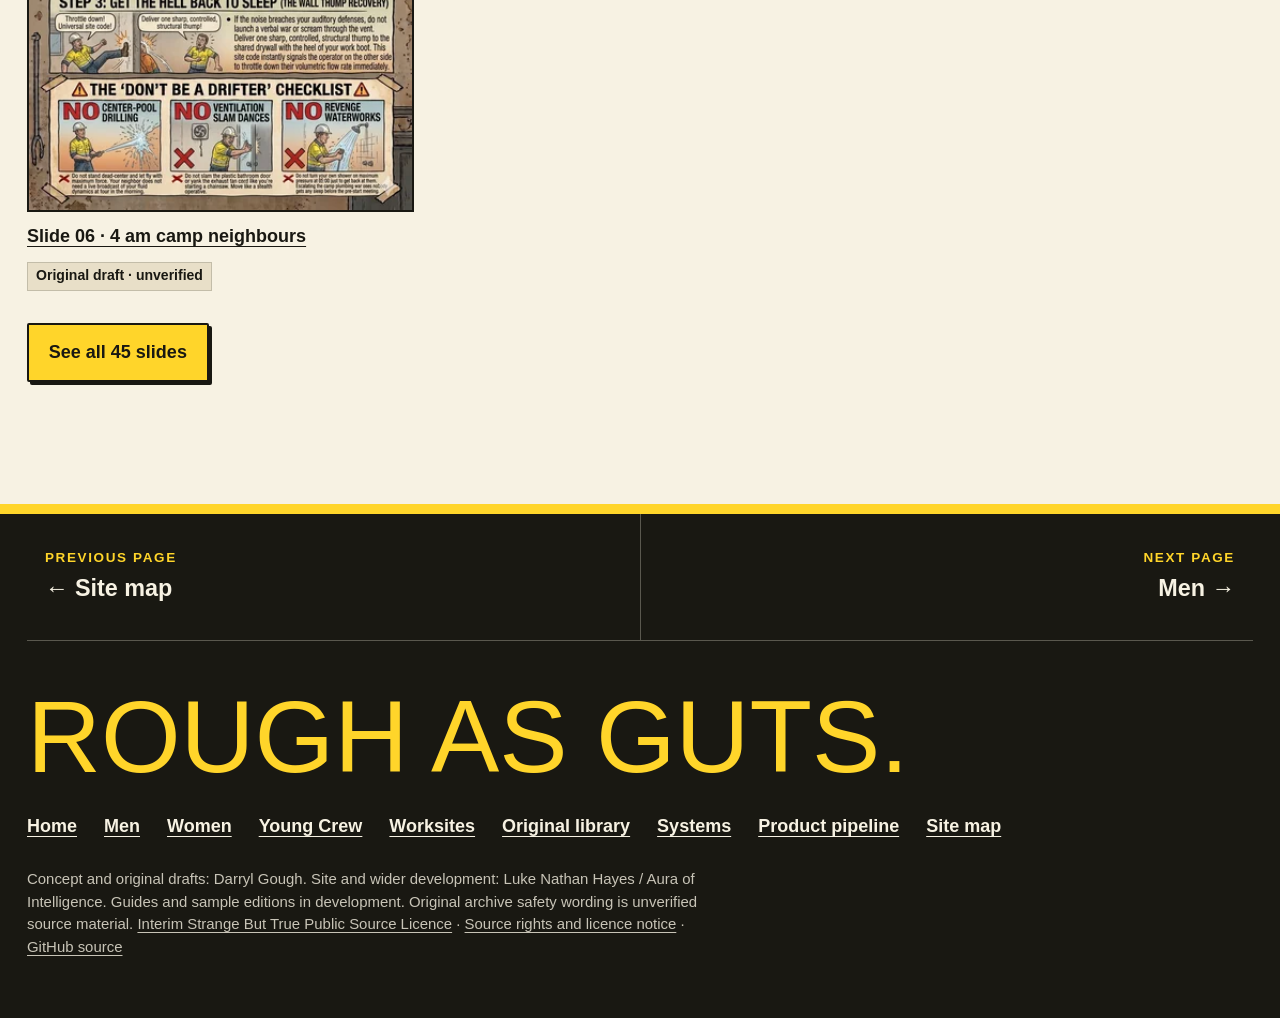
==== commit 691b4a67: "Give editions distinct humour and add product pipeline" ====
--- a/index.html
+++ b/index.html
@@ -1 +1 @@
-<!doctype html><html lang="en-AU"><head><meta charset="utf-8"><meta name="viewport" content="width=device-width,initial-scale=1"><title>Home · Rough as Guts</title><meta name="description" content="Funny picture guides for the habits that make families, mates and co-workers say, “How have you survived this long?”"><meta name="theme-color" content="#ffd52a"><link rel="canonical" href="https://auraofintelligence.github.io/rough-as-guts/index.html"><link rel="icon" href="assets/favicon.svg" type="image/svg+xml"><link rel="stylesheet" href="styles.css"><meta property="og:title" content="Home · Rough as Guts"><meta property="og:description" content="Funny picture guides for the habits that make families, mates and co-workers say, “How have you survived this long?”"><meta property="og:type" content="website"><meta property="og:url" content="https://auraofintelligence.github.io/rough-as-guts/index.html"><meta property="og:image" content="https://auraofintelligence.github.io/rough-as-guts/assets/generated/hero-home.webp"><meta name="twitter:card" content="summary_large_image"><script src="site.js" defer></script></head><body data-page="home"><a class="skip-link" href="#main">Skip to content</a><header class="site-header"><a class="brand" href="index.html">ROUGH AS GUTS<small>GOOD LAUGHS. USEFUL HINTS.</small></a><button class="menu-toggle" aria-controls="main-nav" aria-expanded="false">Menu</button><nav id="main-nav" class="main-nav" aria-label="Main navigation"><a href="men.html">Men</a><a href="women.html">Women</a><a href="youth.html">Young Crew</a><a href="workplace.html">Worksites</a><a href="library.html">Original library</a></nav><div class="read-tools" role="group" aria-label="Text size"><button id="text-smaller" aria-label="Smaller text">A−</button><button id="text-reset" aria-label="Reset text size">A</button><button id="text-larger" aria-label="Larger text">A+</button></div></header><main id="main"><section class="hero"><img class="hero-image" src="assets/generated/hero-home.webp" alt="A lively Australian comic scene with several adults discovering a Rough as Guts guide among the everyday mess they have created." fetchpriority="high" width="1536" height="1024"><div class="hero-copy"><span class="eyebrow">ROUGH AS GUTS • GUIDES IN DEVELOPMENT</span><h1>Rough as guts</h1><p class="lead">Funny picture guides for the habits that make families, mates and co-workers say, “How have you survived this long?”</p><div class="hero-actions"><a href="men.html" class="button">Find their edition</a><a href="library.html" class="button secondary">Rummage through the originals</a></div></div></section><div class="shout-strip">Big pictures. Plain talk. A useful bloody hint.</div><div class="container intro reading" id="inside"><p class="big-quote">For someone you love. Who drives you bloody nuts.</p><p>Buy it for a mate. Give it to your partner. Leave it on the kitchen bench and let nature take its course. Rough as Guts is being developed around a simple idea: a good laugh can get a useful thought through the door.</p></div><section class="section container"><div class="reading"><h2>The present with a fairly obvious hint</h2><p>Some gifts say, “I was thinking of you.” This one might say, “I was thinking of your wet towel, your seventh abandoned coffee mug and the way you pack for a weekend like you’re fleeing the country.” The affection stays. The habit gets a proper roasting.</p><ul><li>For family members whose contribution to the washing-up is a weather report.</li><li>For mates who treat preparation as a personal insult.</li><li>For co-workers with a PhD in making a five-minute job take all afternoon.</li><li>For yourself, when the picture looks uncomfortably familiar.</li></ul></div></section><section class="section container"><h2>A guide with someone’s name on it</h2><div class="edition-links"><a class="edition-link" href="men.html"><img src="assets/generated/hero-men.webp" alt="" loading="lazy" width="640" height="480"><div><h3>The blokes</h3><p>Mates, partners, dads and the household wild card.</p></div></a><a class="edition-link" href="women.html"><img src="assets/generated/hero-women.webp" alt="" loading="lazy" width="640" height="480"><div><h3>The women</h3><p>Funny, capable, chaotic. Plenty of rough edges to go round.</p></div></a><a class="edition-link" href="youth.html"><img src="assets/generated/hero-youth.webp" alt="" loading="lazy" width="640" height="480"><div><h3>Young Crew</h3><p>School-age life skills, without talking down.</p></div></a></div></section><section class="section container"><div class="reading"><h2>A whole crew of rough edges</h2><p>Men’s and women’s editions are in development, alongside Young Crew material and workplace ideas. Different people, different situations, plenty of room for everyone to recognise themselves. The joke can follow a character, a couple, a household or an entire camp.</p><ul><li>Men: everyday competence, relationships and the spectacular cost of “she’ll be right”.</li><li>Women: the same freedom to be funny, capable, chaotic and ready for a better way.</li><li>Young Crew: practical, school-appropriate material about growing independence.</li><li>Workplace: camp life, posters, briefings and visual support for reviewed site material.</li></ul></div></section><section class="section container"><div class="reading"><h2>Five new directions. All in development.</h2><p>The original mine-and-camp material is a starting point. These proposed topics take the same humour into the rest of life.</p><ul><li>Dating and getting along: listening, manners, boundaries and reading the room.</li><li>Exercise: starting sensibly, learning the movement and showing up again.</li><li>Cooking, cleaning and hygiene: feeding yourself and leaving somewhere fit for other humans.</li><li>Parenting: being present, sharing the work and remembering the actual child.</li><li>Travel: packing, planning and behaving like a decent visitor.</li></ul></div></section><section class="section container"><div class="reading"><h2>One good idea can go a long way</h2><p>A strong gag could become a book page, poster, small card, short animation or newsletter feature. The useful bit needs to survive each format: a recognisable situation, a clear action and a joke that lands.</p><ul><li>A picture you understand at a glance.</li><li>A caption worth reading aloud.</li><li>A useful point you can remember tomorrow.</li><li>Enough warmth that you might give it to someone you actually like.</li></ul></div></section><section class="section container"><div class="reading"><h2>Have a rummage</h2><p>The original 45-slide deck is the source archive. The Systems page shows how an observation can become a clearer, funnier illustrated idea. New editions and formats are in development; this site is a place to explore the work as it takes shape.</p></div></section><section class="section container"><h2>A taste of the rough stuff</h2><p>Sample ideas in development. These are new concepts, separate from the source deck.</p><article class="gag"><span class="number">01</span><div><h3>The Museum of Unwashed Mugs</h3><p>Every room has a different exhibit. Several appear to be developing their own ecosystem.</p><p class="punchline">The dishwasher has capacity. Your bedside table has tenure.</p><p class="caption">Picture idea: A mock museum tour through a normal house, with abandoned mugs displayed under tiny spotlights and an unimpressed housemate holding a washing-up brush.</p><span class="tag">Concept in development</span></div></article><article class="gag"><span class="number">02</span><div><h3>Weekend Away. Expedition Equipment.</h3><p>Three bags, two backup jackets and no toothbrush.</p><p class="punchline">Excellent. You’re prepared for everything except being there.</p><p class="caption">Picture idea: Two adults beside an overpacked car; camping gear towers above a small, conspicuously empty toiletries bag.</p><span class="tag">Concept in development</span></div></article><article class="gag"><span class="number">03</span><div><h3>The Five-Minute Job</h3><p>It began with a loose handle. The whole room is now in pieces.</p><p class="punchline">The first tool you needed was a pause.</p><p class="caption">Picture idea: A DIY enthusiast surveys an absurd spread of dismantled household objects while a mate holds a single replacement screw.</p><span class="tag">Concept in development</span></div></article></section><section class="section container"><h2>From Daz’s original pile</h2><p>Original draft examples. Open the source record for readable text and source notes.</p><div class="poster-row"><figure><a href="library.html#slide-6"><img src="assets/thumbnails/slide-06.webp" loading="lazy" alt="Original draft: 4 am camp neighbours" width="480" height="640"><figcaption>Slide 06 · 4 am camp neighbours</figcaption></a><span class="tag">Original draft · unverified</span></figure><figure><a href="library.html#slide-28"><img src="assets/thumbnails/slide-28.webp" loading="lazy" alt="Original draft: Backyard barbecues" width="480" height="640"><figcaption>Slide 28 · Backyard barbecues</figcaption></a><span class="tag">Original draft · unverified</span></figure><figure><a href="library.html#slide-39"><img src="assets/thumbnails/slide-39.webp" loading="lazy" alt="Original draft: Office survival" width="480" height="640"><figcaption>Slide 39 · Office survival</figcaption></a><span class="tag">Original draft · unverified</span></figure></div><a href="library.html" class="button">See all 45 slides</a></section></main><footer class="site-footer"><div class="container page-turner"><a href="sitemap.html"><span>Previous page</span>← Site map</a><a href="men.html"><span>Next page</span>Men →</a></div><div class="container footer-main"><p class="footer-brand">Rough as guts.</p><nav class="footer-nav" aria-label="Footer navigation"><a href="index.html" class="">Home</a><a href="men.html" class="">Men</a><a href="women.html" class="">Women</a><a href="youth.html" class="">Young Crew</a><a href="workplace.html" class="">Worksites</a><a href="library.html" class="">Original library</a><a href="systems.html" class="">The system</a><a href="provenance.html" class="">Origins &amp; licence</a><a href="sitemap.html" class="">Site map</a></nav><p class="footer-note">Concept and original drafts: Darryl Gough. Site and wider development: Luke Nathan Hayes / Aura of Intelligence. Guides and sample editions in development. Original archive safety wording is unverified source material. <a href="LICENCE.md">Interim Strange But True Public Source Licence</a> · <a href="LICENCE-NOTICE.md">Source rights and licence notice</a> · <a href="https://github.com/auraofintelligence/rough-as-guts">GitHub source</a></p></div></footer><button class="back-top" id="back-top" aria-label="Back to top" hidden>↑ Top</button><dialog class="poster-dialog" id="poster-dialog" aria-labelledby="poster-dialog-title"><div class="dialog-bar"><span class="dialog-title" id="poster-dialog-title">Source poster</span><button id="poster-zoom-out" aria-label="Zoom out">−</button><button id="poster-zoom-in" aria-label="Zoom in">+</button><button id="poster-close">Close</button></div><div class="dialog-body"><img id="dialog-poster" alt=""></div></dialog></body></html>+<!doctype html><html lang="en-AU"><head><meta charset="utf-8"><meta name="viewport" content="width=device-width,initial-scale=1"><title>Home · Rough as Guts</title><meta name="description" content="Funny picture guides for the habits that make families, mates and co-workers say, “How have you survived this long?”"><meta name="theme-color" content="#ffd52a"><link rel="canonical" href="https://auraofintelligence.github.io/rough-as-guts/index.html"><link rel="icon" href="assets/favicon.svg" type="image/svg+xml"><link rel="stylesheet" href="styles.css"><meta property="og:title" content="Home · Rough as Guts"><meta property="og:description" content="Funny picture guides for the habits that make families, mates and co-workers say, “How have you survived this long?”"><meta property="og:type" content="website"><meta property="og:url" content="https://auraofintelligence.github.io/rough-as-guts/index.html"><meta property="og:image" content="https://auraofintelligence.github.io/rough-as-guts/assets/generated/hero-home.webp"><meta name="twitter:card" content="summary_large_image"><script src="site.js" defer></script></head><body data-page="home"><a class="skip-link" href="#main">Skip to content</a><header class="site-header"><a class="brand" href="index.html">ROUGH AS GUTS<small>GOOD LAUGHS. USEFUL HINTS.</small></a><button class="menu-toggle" aria-controls="main-nav" aria-expanded="false">Menu</button><nav id="main-nav" class="main-nav" aria-label="Main navigation"><a href="men.html">Men</a><a href="women.html">Women</a><a href="youth.html">Young Crew</a><a href="workplace.html">Worksites</a><a href="library.html">Original library</a><a href="systems.html">Systems</a><a href="pipeline.html">Product pipeline</a></nav><div class="read-tools" role="group" aria-label="Text size"><button id="text-smaller" aria-label="Smaller text">A−</button><button id="text-reset" aria-label="Reset text size">A</button><button id="text-larger" aria-label="Larger text">A+</button></div></header><main id="main"><section class="hero"><img class="hero-image" src="assets/generated/hero-home.webp" alt="A lively Australian comic scene with several adults discovering a Rough as Guts guide among the everyday mess they have created." fetchpriority="high" width="1536" height="1024"><div class="hero-copy"><span class="eyebrow">ROUGH AS GUTS • GUIDES IN DEVELOPMENT</span><h1>Rough as guts</h1><p class="lead">Funny picture guides for the habits that make families, mates and co-workers say, “How have you survived this long?”</p><div class="hero-actions"><a href="#editions" class="button">Find their edition</a><a href="library.html" class="button secondary">Rummage through the originals</a></div></div></section><div class="shout-strip">Big pictures. Plain talk. A useful bloody hint.</div><div class="container intro reading" id="inside"><p class="big-quote">For someone you love. Who drives you bloody nuts.</p><p>Buy it for a mate. Give it to your partner. Leave it on the kitchen bench and let nature take its course. Rough as Guts is being developed around a simple idea: a good laugh can get a useful thought through the door.</p></div><section class="section container"><div class="reading"><h2>The present with a fairly obvious hint</h2><p>Some gifts say, “I was thinking of you.” This one might say, “I was thinking of your wet towel, your seventh abandoned coffee mug and the way you pack for a weekend like you’re fleeing the country.” The affection stays. The habit gets a proper roasting.</p><ul><li>For family members whose contribution to the washing-up is a weather report.</li><li>For mates who treat preparation as a personal insult.</li><li>For co-workers with a PhD in making a five-minute job take all afternoon.</li><li>For yourself, when the picture looks uncomfortably familiar.</li></ul></div></section><section class="section container" id="editions"><h2>A guide with someone’s name on it</h2><div class="edition-links"><a class="edition-link" href="men.html"><img src="assets/generated/hero-men.webp" alt="" loading="lazy" width="640" height="480"><div><h3>The blokes</h3><p>Mates, partners, dads and the household wild card.</p></div></a><a class="edition-link" href="women.html"><img src="assets/generated/hero-women.webp" alt="" loading="lazy" width="640" height="480"><div><h3>The women</h3><p>Funny, capable, chaotic. Plenty of rough edges to go round.</p></div></a><a class="edition-link" href="youth.html"><img src="assets/generated/hero-youth.webp" alt="" loading="lazy" width="640" height="480"><div><h3>Young Crew</h3><p>School-age life skills, without talking down.</p></div></a></div></section><section class="section container"><div class="reading"><h2>A whole crew of rough edges</h2><p>Men’s and women’s editions are in development, alongside Young Crew material and workplace ideas. Different people, different situations, plenty of room for everyone to recognise themselves. The joke can follow a character, a couple, a household or an entire camp.</p><ul><li>Men: borrowed tools, five-minute repairs, mystery leftovers and sideline experts.</li><li>Women: handbag archaeology, epic voice notes, op-shop rescues and feral departures.</li><li>Young Crew: growing independence with humour and practical little wins.</li><li>Worksites: shared facilities, camp life and visual support for reviewed task material.</li></ul></div></section><section class="section container"><div class="reading"><h2>Five new directions. All in development.</h2><p>The original mine-and-camp material is a starting point. These proposed topics take the same humour into the rest of life.</p><ul><li>Dating and getting along: listening, manners, boundaries and reading the room.</li><li>Exercise: starting sensibly, learning the movement and showing up again.</li><li>Cooking, cleaning and hygiene: feeding yourself and leaving somewhere fit for other humans.</li><li>Parenting: being present, sharing the work and remembering the actual child.</li><li>Travel: packing, planning and behaving like a decent visitor.</li></ul></div></section><section class="section container"><div class="reading"><h2>One good idea can go a long way</h2><p>A strong gag could become a book page, poster, small card, short animation or newsletter feature. The useful bit needs to survive each format: a recognisable situation, a clear action and a joke that lands.</p><ul><li>A picture you understand at a glance.</li><li>A caption worth reading aloud.</li><li>A useful point you can remember tomorrow.</li><li>Enough warmth that you might give it to someone you actually like.</li></ul></div></section><section class="section container"><div class="reading"><h2>Have a rummage</h2><p>The original 45-slide deck is the source archive. The Systems page shows how an observation can become a clearer, funnier illustrated idea. New editions and formats are in development; this site is a place to explore the work as it takes shape.</p></div></section><section class="section container" id="sample-gags"><h2>A taste of the rough stuff</h2><p>New picture concepts in development. A familiar habit, a visual joke and a useful little nudge.</p><article class="gag"><span class="number">01</span><div><h3>The Museum of Unwashed Mugs</h3><p>Every room has a different exhibit. Several appear to be developing their own ecosystem.</p><p class="punchline">The dishwasher has capacity. Your bedside table has tenure.</p><p class="caption">Picture idea: A mock museum tour through a normal house, with abandoned mugs displayed under tiny spotlights and an unimpressed housemate holding a washing-up brush.</p><span class="tag">Concept in development</span></div></article><article class="gag"><span class="number">02</span><div><h3>Weekend Away. Expedition Equipment.</h3><p>Three bags, two backup jackets and no toothbrush.</p><p class="punchline">Excellent. You’re prepared for everything except being there.</p><p class="caption">Picture idea: Two adults beside an overpacked car; camping gear towers above a small, conspicuously empty toiletries bag.</p><span class="tag">Concept in development</span></div></article><article class="gag"><span class="number">03</span><div><h3>The Five-Minute Job</h3><p>It began with a loose handle. The whole room is now in pieces.</p><p class="punchline">The first tool you needed was a pause.</p><p class="caption">Picture idea: A DIY enthusiast surveys an absurd spread of dismantled household objects while a mate holds a single replacement screw.</p><span class="tag">Concept in development</span></div></article></section><section class="section container"><h2>What else could it become?</h2><p>Picture books, posters, cartoons, skits, stickers, animation, club mascots and a few ideas best discussed near a shed.</p><a href="pipeline.html" class="button">Explore the product pipeline</a></section><section class="section container"><h2>From Daz’s original pile</h2><p>Original draft examples. Open the source record for readable text and source notes.</p><div class="poster-row"><figure><a href="library.html#slide-6"><img src="assets/thumbnails/slide-06.webp" loading="lazy" alt="Original draft: 4 am camp neighbours" width="358" height="480"><figcaption>Slide 06 · 4 am camp neighbours</figcaption></a><span class="tag">Original draft · unverified</span></figure><figure><a href="library.html#slide-28"><img src="assets/thumbnails/slide-28.webp" loading="lazy" alt="Original draft: Backyard barbecues" width="480" height="262"><figcaption>Slide 28 · Backyard barbecues</figcaption></a><span class="tag">Original draft · unverified</span></figure><figure><a href="library.html#slide-39"><img src="assets/thumbnails/slide-39.webp" loading="lazy" alt="Original draft: Office survival" width="480" height="262"><figcaption>Slide 39 · Office survival</figcaption></a><span class="tag">Original draft · unverified</span></figure></div><a href="library.html" class="button">See all 45 slides</a></section></main><footer class="site-footer"><div class="container page-turner"><a href="sitemap.html"><span>Previous page</span>← Site map</a><a href="men.html"><span>Next page</span>Men →</a></div><div class="container footer-main"><p class="footer-brand">Rough as guts.</p><nav class="footer-nav" aria-label="Footer navigation"><a href="index.html" class="">Home</a><a href="men.html" class="">Men</a><a href="women.html" class="">Women</a><a href="youth.html" class="">Young Crew</a><a href="workplace.html" class="">Worksites</a><a href="library.html" class="">Original library</a><a href="systems.html" class="">Systems</a><a href="pipeline.html" class="">Product pipeline</a><a href="sitemap.html" class="">Site map</a></nav><p class="footer-note">Concept and original drafts: Darryl Gough. Site and wider development: Luke Nathan Hayes / Aura of Intelligence. Guides and sample editions in development. Original archive safety wording is unverified source material. <a href="LICENCE.md">Interim Strange But True Public Source Licence</a> · <a href="LICENCE-NOTICE.md">Source rights and licence notice</a> · <a href="https://github.com/auraofintelligence/rough-as-guts">GitHub source</a></p></div></footer><button class="back-top" id="back-top" aria-label="Back to top" hidden>↑ Top</button><dialog class="poster-dialog" id="poster-dialog" aria-labelledby="poster-dialog-title"><div class="dialog-bar"><span class="dialog-title" id="poster-dialog-title">Source poster</span><button id="poster-zoom-out" aria-label="Zoom out">−</button><button id="poster-zoom-in" aria-label="Zoom in">+</button><button id="poster-close">Close</button></div><div class="dialog-body"><img id="dialog-poster" alt=""></div></dialog></body></html>
--- a/styles.css
+++ b/styles.css
@@ -1,3 +1,10 @@
 @charset "UTF-8";
 :root{--ink:#191812;--paper:#f7f2e3;--yellow:#ffd52a;--red:#ee4b34;--muted:#5d5b51;--line:#d4cebd;--scale:1;color-scheme:light;font-size:calc(18px * var(--scale));scroll-behavior:smooth;scroll-padding-top:7rem}*{box-sizing:border-box}body{margin:0;background:var(--paper);color:var(--ink);font-family:Arial,Helvetica,sans-serif;line-height:1.65}img{max-width:100%;height:auto;display:block}button,input,select,textarea{font:inherit}a{color:inherit;text-underline-offset:.22em}a:hover{text-decoration-thickness:3px}button,a,input,select,textarea{touch-action:manipulation}button{cursor:pointer}button:focus-visible,a:focus-visible,input:focus-visible,select:focus-visible,textarea:focus-visible,summary:focus-visible{outline:4px solid #136cbe;outline-offset:4px}.skip-link{position:fixed;top:-100px;left:1rem;background:var(--yellow);padding:.65rem;z-index:99}.skip-link:focus{top:.4rem}.site-header{position:sticky;top:0;z-index:40;display:flex;align-items:center;gap:1.3rem;flex-wrap:wrap;justify-content:space-between;background:var(--ink);color:var(--paper);padding:.8rem max(1.3rem,calc((100vw - 1450px)/2));border-bottom:5px solid var(--yellow)}.brand{font-family:Impact,"Arial Black",sans-serif;font-size:1.5rem;line-height:1;letter-spacing:.02em;text-decoration:none;color:var(--yellow);white-space:nowrap}.brand small{display:block;font:700 .55rem/1.5 Arial,sans-serif;letter-spacing:.18em;color:var(--paper);margin-top:.25rem}.main-nav{display:flex;gap:1rem;align-items:center;flex-wrap:wrap}.main-nav a{font-size:.9rem;font-weight:700;text-decoration:none;padding:.25rem 0;border-bottom:2px solid transparent}.main-nav a[aria-current=page],.main-nav a:hover{border-color:var(--yellow);color:var(--yellow)}.read-tools{display:flex;gap:.3rem;align-items:center}.read-tools button,.menu-toggle{border:1px solid #777366;min-width:44px;min-height:44px;padding:.2rem .5rem;color:var(--paper);background:transparent;font-weight:700;border-radius:3px}.read-tools button:hover{background:var(--yellow);color:var(--ink)}.menu-toggle{display:none}.hero{position:relative;min-height:660px;display:flex;align-items:flex-end;background:#27261c;overflow:hidden}.hero>picture,.hero>.hero-image{position:absolute;inset:0;width:100%;height:100%}.hero-image{object-fit:cover;object-position:center}.hero::after{content:"";position:absolute;inset:0;background:linear-gradient(90deg,rgba(15,15,10,.88),rgba(15,15,10,.25) 75%),linear-gradient(0deg,rgba(15,15,10,.5),transparent 70%)}.hero-copy{position:relative;z-index:1;width:min(1450px,100%);margin:auto auto 0;padding:4rem 2rem 3rem;color:white}.eyebrow{display:inline-block;background:var(--yellow);color:var(--ink);font-size:.78rem;font-weight:900;letter-spacing:.1em;text-transform:uppercase;padding:.35rem .6rem;line-height:1.4}.hero h1{font-family:Impact,"Arial Black",sans-serif;text-transform:uppercase;max-width:12ch;font-size:clamp(3.5rem,8vw,7rem);font-weight:900;line-height:.98;letter-spacing:.005em;margin:.6rem 0 1rem;text-wrap:balance}.hero .lead{font-size:1.22rem;line-height:1.45;max-width:44ch;color:#fffaf0;font-weight:500}.hero-actions{display:flex;gap:.65rem;flex-wrap:wrap;margin-top:1.3rem}.button{display:inline-flex;align-items:center;justify-content:center;gap:.5rem;min-height:48px;padding:.7rem 1.1rem;background:var(--yellow);color:var(--ink);font-weight:800;border:2px solid var(--ink);text-decoration:none;box-shadow:3px 3px 0 var(--ink);border-radius:2px}.button:hover{background:#ffe478;transform:translateY(-1px)}.button.secondary{background:var(--paper)}.button.dark{background:var(--ink);color:var(--paper)}.shout-strip{background:var(--yellow);font-family:Impact,"Arial Black",sans-serif;text-align:center;text-transform:uppercase;font-size:1.3rem;line-height:1.3;letter-spacing:.035em;padding:1.15rem}.container{width:min(1240px,calc(100% - 3rem));margin:auto}.reading{max-width:79ch}.intro{padding:3.5rem 0 2rem;font-size:1.2rem}.intro p{margin:.3rem 0 1rem}.section{padding:2.8rem 0;border-top:2px solid var(--ink)}.section h2,.section-heading{font-family:Impact,"Arial Black",sans-serif;font-size:clamp(2rem,5vw,3.2rem);line-height:1.07;text-transform:uppercase;margin:0 0 1rem;max-width:24ch}.section h3{font-size:1.25rem;line-height:1.3;margin:1.4rem 0 .4rem}.section p{max-width:75ch;margin:.5rem 0 1rem}.section li{margin:.5rem 0}ul,ol{padding-left:1.5rem}.split{display:grid;grid-template-columns:1fr 1fr;gap:2.7rem;align-items:start}.feature-image{border:3px solid var(--ink);box-shadow:9px 9px 0 var(--yellow);margin:.4rem .5rem 1rem 0;aspect-ratio:4/3;object-fit:cover}.caption{font-size:.83rem;color:var(--muted);line-height:1.5}.big-quote{font-family:Impact,"Arial Black",sans-serif;font-size:clamp(1.8rem,4vw,3rem);line-height:1.15;text-transform:uppercase;max-width:28ch}.edition-links{display:grid;grid-template-columns:repeat(3,1fr);gap:1.7rem}.edition-link{text-decoration:none;border-bottom:6px solid var(--ink);padding-bottom:1rem}.edition-link img{width:100%;aspect-ratio:4/3;object-fit:cover;border:2px solid var(--ink)}.edition-link h3{font-family:Impact,"Arial Black",sans-serif;font-size:2.2rem;text-transform:uppercase;line-height:1.05;margin:.6rem 0}.edition-link p{font-size:1rem}.edition-link:hover h3{text-decoration:underline}.gag{display:grid;grid-template-columns:.11fr 1fr;gap:1rem;border-top:1px solid var(--line);padding:1.4rem 0}.gag .number{font-family:Impact,"Arial Black",sans-serif;font-size:2.6rem;line-height:1;color:#a67c00}.gag h3{margin:0 0 .4rem}.gag .punchline{font-weight:800;font-size:1.3rem;line-height:1.4}.tag{display:inline-block;padding:.2rem .45rem;background:#e8dfc8;font-size:.78rem;font-weight:800;line-height:1.4;border:1px solid #c3bda9}.notice{border-left:7px solid var(--yellow);padding:.8rem 1.2rem;background:#ebe4d1;margin:1.5rem 0}.notice strong{display:block}.poster-row{display:grid;grid-template-columns:repeat(3,1fr);gap:1.8rem;margin:1.8rem 0}.poster-row figure{margin:0}.poster-row img{width:100%;aspect-ratio:3/4;object-fit:contain;background:#ddd2b8;border:2px solid var(--ink)}.poster-row figcaption{margin:.65rem 0;line-height:1.4;font-weight:700}.poster-row a{display:block}.filters{display:grid;grid-template-columns:1fr 1fr;gap:1rem;margin:2rem 0 1rem}.field label{display:block;font-weight:800;margin-bottom:.4rem}.field input,.field select,.field textarea{width:100%;padding:.7rem;border:2px solid var(--ink);background:#fffdf7;border-radius:2px}.results-count{font-weight:700}.library-list{display:grid;grid-template-columns:1fr;gap:1.1rem;margin:1rem 0 3rem}.slide-entry{background:#fffdf7;border:2px solid var(--ink);scroll-margin-top:7rem}.slide-entry>summary{list-style:none;cursor:pointer;display:grid;grid-template-columns:74px 1fr auto;align-items:center;gap:1rem;padding:1rem}.slide-entry>summary::-webkit-details-marker{display:none}.slide-number{font-family:Impact,"Arial Black",sans-serif;font-size:2rem;background:var(--yellow);line-height:1;padding:.5rem;text-align:center}.slide-entry h2{font-size:1.15rem;line-height:1.3;margin:0 0 .3rem;font-family:Arial,sans-serif;text-transform:none}.slide-entry .summary-category{font-size:.83rem;color:var(--muted)}.expand-mark{font-size:1.7rem;line-height:1}.slide-entry[open] .expand-mark{transform:rotate(45deg)}.slide-content{padding:0 1.3rem 1.5rem}.slide-layout{display:grid;grid-template-columns:minmax(220px,.65fr) 1.35fr;gap:2rem;margin-top:1rem}.source-poster{width:100%;max-height:820px;object-fit:contain;background:#e4ddcd}.poster-actions{display:flex;flex-wrap:wrap;gap:.6rem;margin-top:1rem}.poster-actions .button{font-size:.88rem;padding:.5rem .7rem}.transcript h3{border-bottom:2px solid var(--yellow);padding-bottom:.45rem;margin-top:1.5rem}.transcript h4{font-size:1.05rem;line-height:1.3;margin:1rem 0 .35rem}.transcript p,.transcript li{font-size:1rem}.transcript blockquote{margin:.6rem 0;padding:.4rem 1rem;border-left:4px solid var(--ink);font-weight:700}.scene-note{background:#f3eedf;padding:.65rem .9rem;border-left:3px solid #a79d80}.transcript details{margin:1rem 0;border-top:1px solid var(--line);padding-top:.6rem}.transcript details summary{cursor:pointer;font-weight:800}.text-source{white-space:pre-wrap}.system-form{display:grid;grid-template-columns:1fr 1fr;gap:1rem}.system-form .full{grid-column:1/-1}.system-form textarea{min-height:140px}.brief-output{width:100%;min-height:330px;padding:1rem;font-size:.93rem;border:2px solid var(--ink);background:white;line-height:1.5}.form-status{min-height:1.5rem;font-weight:700}.pattern-list details{border-top:2px solid var(--ink);padding:1rem 0}.pattern-list summary{font-weight:800;cursor:pointer}.compare-controls{display:flex;gap:.8rem;align-items:end;flex-wrap:wrap;margin:1rem 0}.compare-controls .field{flex:1;min-width:220px}.compare-grid{display:grid;grid-template-columns:1fr 1fr;gap:1.3rem}.compare-grid figure{margin:0}.compare-grid img{height:620px;width:100%;object-fit:contain;background:#e4ddcd;border:2px solid var(--ink)}.compare-grid figcaption{font-weight:800;margin:.6rem 0}.hash{font-family:monospace;font-size:.8rem;overflow-wrap:anywhere;line-height:1.5}.facts{display:grid;grid-template-columns:1fr 1fr;gap:1rem}.facts>div{padding:.7rem 0;border-bottom:1px solid var(--line)}.facts dt{font-weight:800}.facts dd{margin:0}.sitemap-list{columns:2;column-gap:3rem}.sitemap-list li{break-inside:avoid;margin:0 0 1.5rem}.sitemap-list a{font-size:1.3rem;font-weight:800}.site-footer{margin-top:4rem;background:var(--ink);color:var(--paper);border-top:10px solid var(--yellow)}.page-turner{display:grid;grid-template-columns:1fr 1fr;border-bottom:1px solid #5a584e}.page-turner a{padding:1.8rem 1rem;text-decoration:none;font-size:1.3rem;font-weight:800}.page-turner a:last-child{text-align:right;border-left:1px solid #5a584e}.page-turner span{font-size:.75rem;letter-spacing:.12em;text-transform:uppercase;display:block;color:var(--yellow)}.footer-main{padding:2.5rem 0}.footer-brand{color:var(--yellow);font-family:Impact,"Arial Black",sans-serif;text-transform:uppercase;font-size:clamp(2.4rem,8vw,6rem);line-height:1;margin:0 0 1.3rem}.footer-nav{display:flex;gap:.7rem 1.5rem;flex-wrap:wrap;font-weight:700}.footer-note{font-size:.83rem;max-width:85ch;color:#c8c4b7;line-height:1.5;margin-top:1.5rem}.back-top{position:fixed;right:1rem;bottom:1rem;z-index:45;min-width:60px;min-height:52px;padding:.4rem .8rem;background:var(--yellow);color:var(--ink);border:3px solid var(--ink);box-shadow:3px 3px 0 var(--ink);font-weight:900}.back-top[hidden]{display:none}.poster-dialog{width:min(1200px,95vw);height:94dvh;max-width:none;max-height:none;padding:0;border:3px solid var(--ink);background:var(--paper)}.poster-dialog::backdrop{background:rgba(0,0,0,.8)}.dialog-bar{position:sticky;top:0;z-index:2;background:var(--ink);color:white;padding:.65rem;display:flex;gap:.5rem;align-items:center;flex-wrap:wrap}.dialog-bar button{background:var(--yellow);color:var(--ink);border:0;min-height:44px;padding:.4rem .6rem;font-weight:800}.dialog-bar .dialog-title{flex:1;font-weight:700}.dialog-body{height:calc(100% - 90px);overflow:auto;padding:1rem}.dialog-body img{width:100%;max-width:none;margin:auto}.empty-state{padding:2rem;border:2px solid var(--ink);background:var(--yellow)}[hidden]{display:none!important}
 @media(min-width:1550px){.hero{min-height:760px}.hero-copy{padding-left:2rem}}@media(max-width:1100px){.site-header{gap:.7rem}.main-nav{gap:.7rem}.main-nav a{font-size:.82rem}.hero{min-height:620px}.slide-layout{grid-template-columns:.7fr 1.3fr}.compare-grid img{height:480px}}@media(max-width:800px){:root{font-size:calc(18px * var(--scale))}.site-header{padding:.65rem 1rem}.brand{font-size:1.3rem}.brand small{font-size:.5rem}.menu-toggle{display:block;margin-left:auto}.main-nav{display:none;order:4;flex-basis:100%;padding:.8rem 0 .3rem;gap:.3rem 1.1rem}.main-nav.is-open{display:flex}.main-nav a{font-size:1rem;min-height:44px;display:flex;align-items:center}.read-tools button{min-width:40px;padding:.2rem .35rem}.hero{min-height:640px}.hero-image{object-position:60% center}.hero::after{background:linear-gradient(0deg,rgba(15,15,10,.95),rgba(15,15,10,.35) 75%)}.hero-copy{padding:2.7rem 1.3rem 2rem}.hero h1{font-size:clamp(3rem,12.5vw,5rem)}.hero .lead{font-size:1.1rem}.container{width:calc(100% - 2.3rem)}.intro{padding-top:2.4rem;font-size:1.1rem}.split,.slide-layout{grid-template-columns:1fr}.edition-links{gap:1rem}.edition-link h3{font-size:1.6rem}.edition-link p{font-size:.9rem}.poster-row{gap:.8rem}.poster-row figcaption{font-size:.85rem}.source-poster{max-height:740px}.compare-grid{grid-template-columns:1fr}.compare-grid img{height:auto;max-height:900px}.system-form{grid-template-columns:1fr}.system-form .full{grid-column:auto}.section{padding:2rem 0}.filters{grid-template-columns:1fr}.page-turner a{font-size:1.05rem;padding:1.3rem .6rem}.sitemap-list{columns:1}.facts{grid-template-columns:1fr}.slide-entry>summary{grid-template-columns:52px 1fr auto;padding:.8rem;gap:.7rem}.slide-number{font-size:1.6rem}.slide-content{padding:0 1rem 1rem}}@media(max-width:480px){.read-tools{gap:.2rem}.read-tools button{font-size:.8rem;min-width:36px;min-height:40px}.hero{min-height:630px}.hero h1{font-size:3.1rem}.hero .lead{font-size:1.06rem}.hero-actions .button{font-size:.9rem}.edition-links{grid-template-columns:1fr}.edition-link{display:grid;grid-template-columns:.8fr 1fr;gap:1rem;align-items:center}.edition-link img{grid-row:1/3;aspect-ratio:1}.edition-link h3{margin:0}.edition-link p{margin:0}.poster-row{grid-template-columns:1fr}.poster-row img{max-height:620px}.gag{grid-template-columns:42px 1fr}.dialog-bar .dialog-title{flex-basis:100%}}@media(prefers-reduced-motion:reduce){:root{scroll-behavior:auto}*,*::before,*::after{transition:none!important;animation:none!important}}@media print{.site-header,.hero,.hero-actions,.back-top,.site-footer,.filters,.poster-actions{display:none}.container{width:100%}body{font-size:12pt;background:white}.slide-entry{break-inside:avoid}.slide-entry>summary{display:block}.slide-entry[open] .slide-content{display:block}.section{padding:1rem 0}}
+
+.concept-figure{margin:1.8rem 0 2.5rem;max-width:1050px}.concept-figure img{width:100%;border:3px solid #191812;box-shadow:8px 8px 0 #ffd52a}.concept-figure figcaption{font-size:.88rem;font-weight:700;margin-top:.8rem}.jump-nav{display:flex;flex-wrap:wrap;gap:.7rem;margin:1.8rem 0}.jump-nav a{display:inline-block;border:2px solid var(--ink);background:var(--yellow);font-weight:800;padding:.55rem .8rem;text-decoration:none}.jump-nav a:hover{background:#ffe478}.first-choices{display:grid;grid-template-columns:repeat(3,minmax(0,1fr));gap:2rem;margin:2.5rem 0}.first-choices article{border-top:7px solid var(--ink)}.first-choices .punchline{font-weight:800;font-size:1.2rem;line-height:1.4}.product-grid{display:grid;grid-template-columns:repeat(2,minmax(0,1fr));gap:2.2rem 2.8rem;margin:2rem 0}.product-lane{border-top:6px solid var(--ink);padding:1.2rem 0 .5rem;scroll-margin-top:8rem}.lane-top{display:flex;justify-content:space-between;gap:1rem;align-items:center}.lane-number{font:3rem/1 Impact,"Arial Black",sans-serif;color:#a67c00}.product-lane .format-label{font-size:.8rem;font-weight:800;letter-spacing:.05em;text-transform:uppercase;color:var(--muted);margin:1rem 0 .35rem}.product-lane h3{font-size:1.65rem;line-height:1.15;margin:.4rem 0 1rem}.product-lane details,.wildcard-grid details,.stage-key{border-top:1px solid var(--line);padding:1rem 0}.product-lane summary,.wildcard-grid summary,.stage-key summary{cursor:pointer;font-weight:800;min-height:44px}.product-lane dt,.stage-key dt{font-weight:800;margin-top:1rem}.product-lane dd,.stage-key dd{margin:.2rem 0 1rem}.wildcard-grid{display:grid;grid-template-columns:repeat(2,minmax(0,1fr));gap:1.8rem 3rem;margin-top:2rem}.wildcard-grid article{border-top:3px solid var(--ink)}.wildcard-grid h3{font-size:1.6rem}.route-list article{display:grid;grid-template-columns:4rem 1fr;gap:1rem;border-top:2px solid var(--ink);padding:1.5rem 0}.route-list h3{margin-top:0}.production-flow{list-style:none;counter-reset:stage;display:grid;grid-template-columns:repeat(3,minmax(0,1fr));gap:2rem;padding:0;margin:2.5rem 0}.production-flow li{border-top:5px solid var(--yellow);counter-increment:stage}.production-flow li::before{content:counter(stage,decimal-leading-zero);font:2.3rem/1 Impact,"Arial Black",sans-serif;display:block;margin-top:1rem}.production-flow h3{margin-top:.7rem}.production-flow p{font-size:.95rem}
+@media(max-width:1200px){.menu-toggle{display:block;margin-left:auto}.main-nav{display:none;order:4;flex-basis:100%;gap:.4rem 1.3rem;padding:.6rem 0}.main-nav.is-open{display:flex}.main-nav a{font-size:1rem;min-height:44px;display:flex;align-items:center}}
+@media(max-width:800px){.first-choices,.production-flow{grid-template-columns:1fr}.first-choices{gap:1rem}.product-grid,.wildcard-grid{gap:1.5rem}.route-list article{grid-template-columns:2.5rem 1fr}.concept-figure{margin:1.5rem 0 2rem}.concept-figure img{box-shadow:5px 5px 0 var(--yellow)}}
+@media(max-width:600px){.product-grid,.wildcard-grid{grid-template-columns:1fr}.jump-nav{display:grid;grid-template-columns:1fr}.product-lane h3{font-size:1.5rem}.lane-number{font-size:2.5rem}}
+
+.poster-row{align-items:start}.poster-row img{aspect-ratio:auto;height:auto;max-height:620px}.chapter-brief{margin-top:1.2rem;border-top:1px solid var(--line);padding-top:.8rem}.chapter-brief summary{cursor:pointer;font-weight:800;min-height:44px}
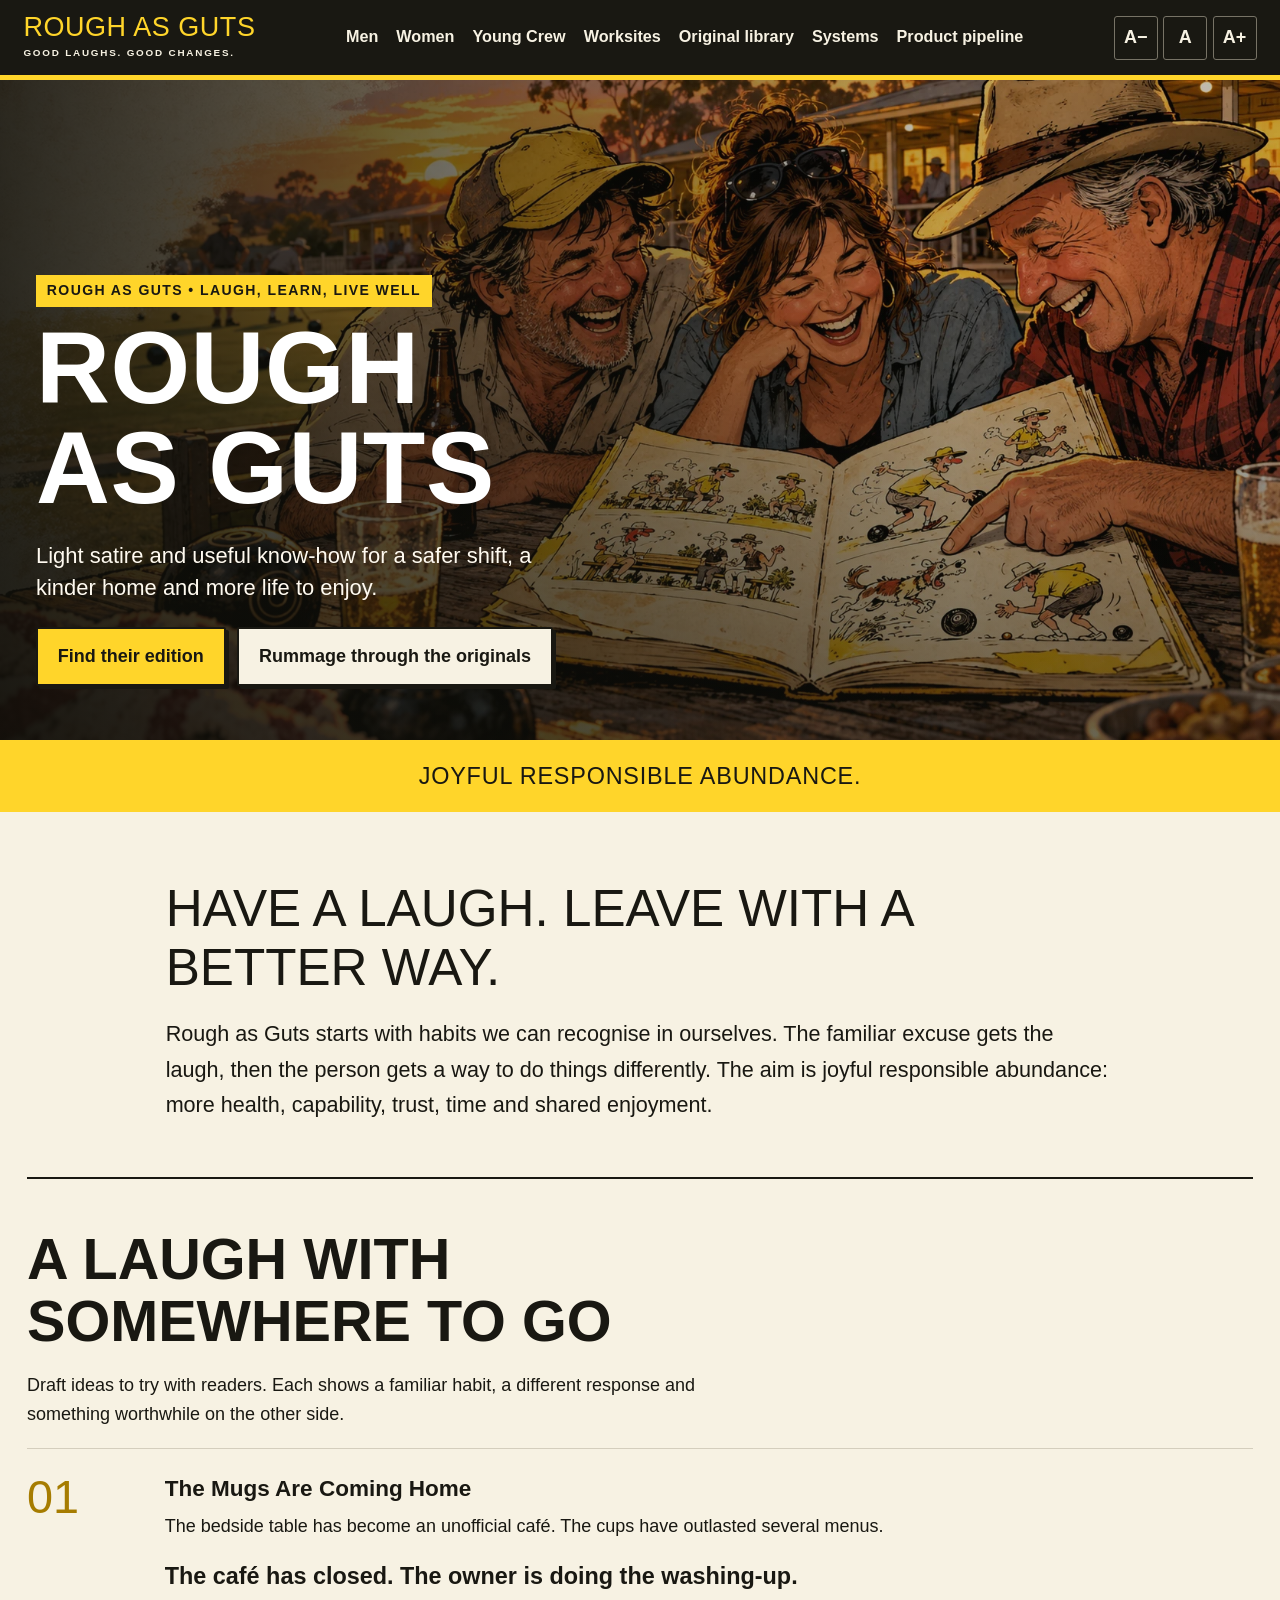
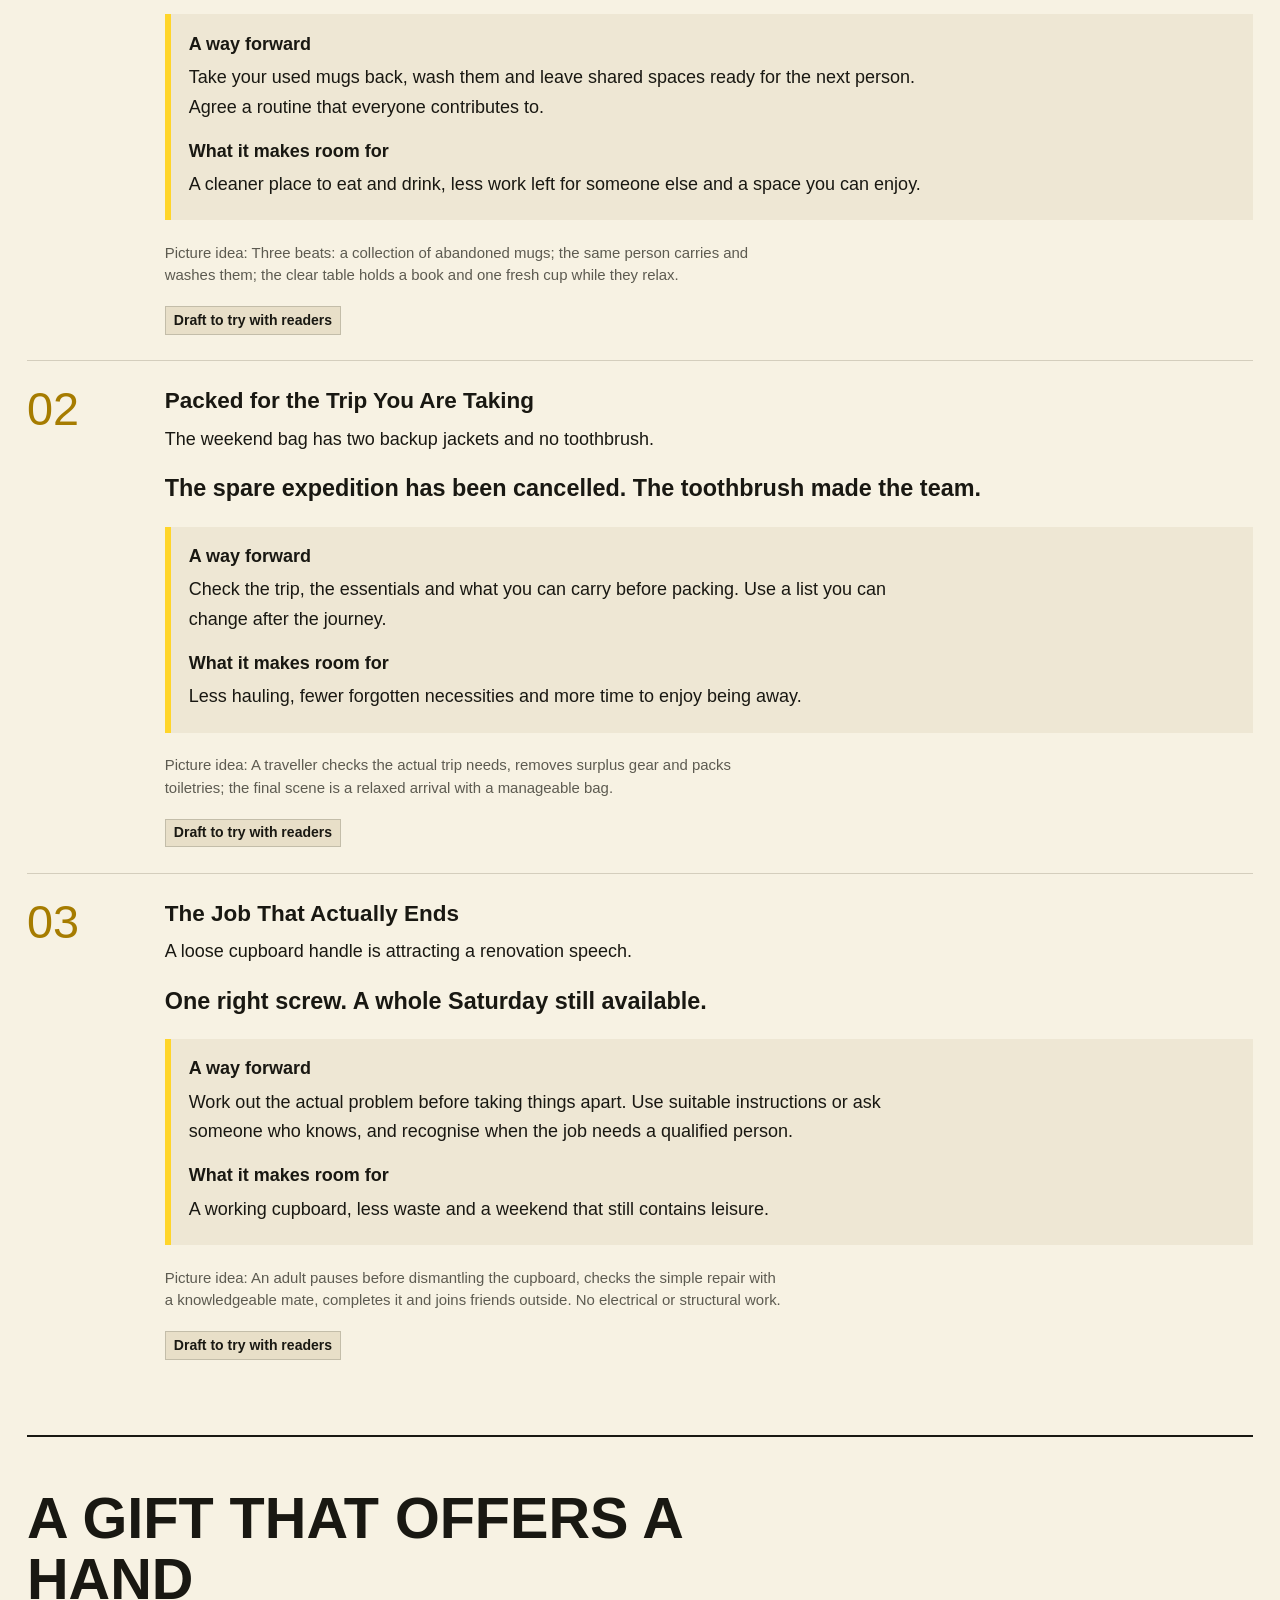
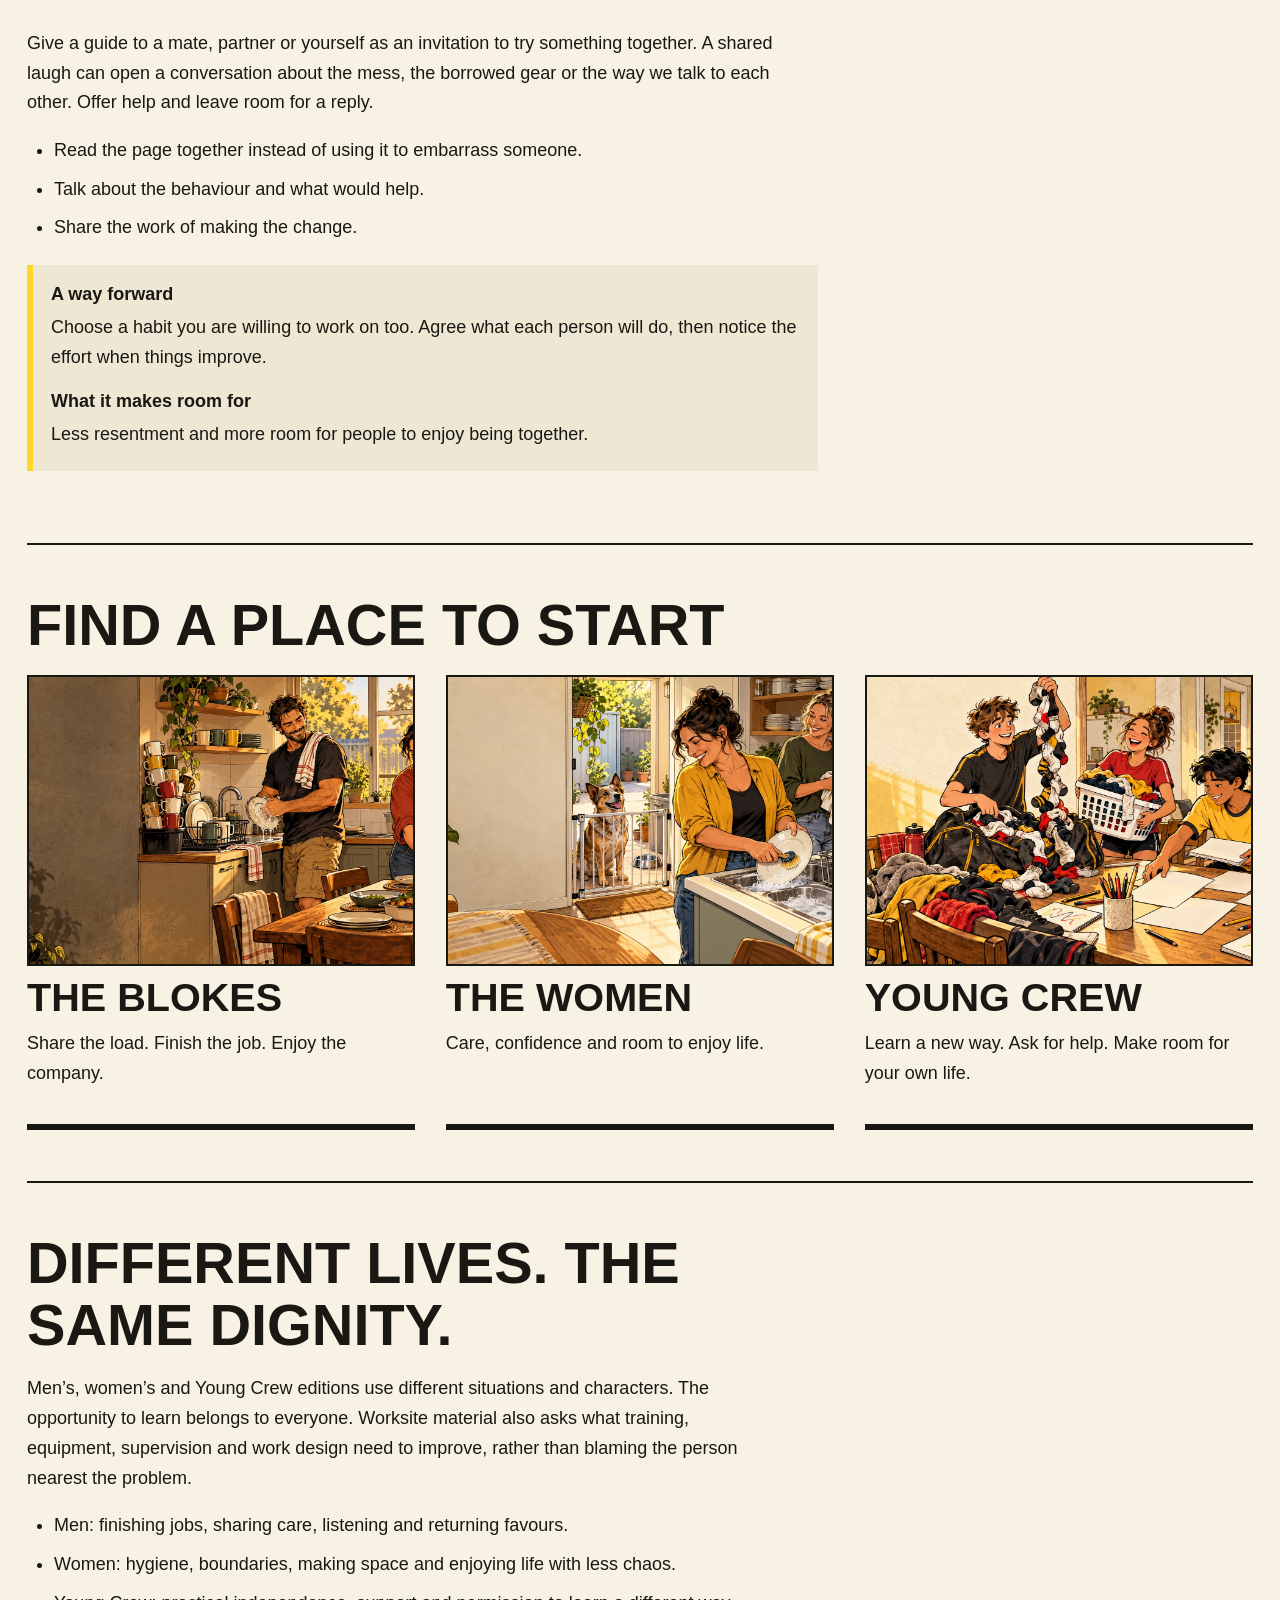
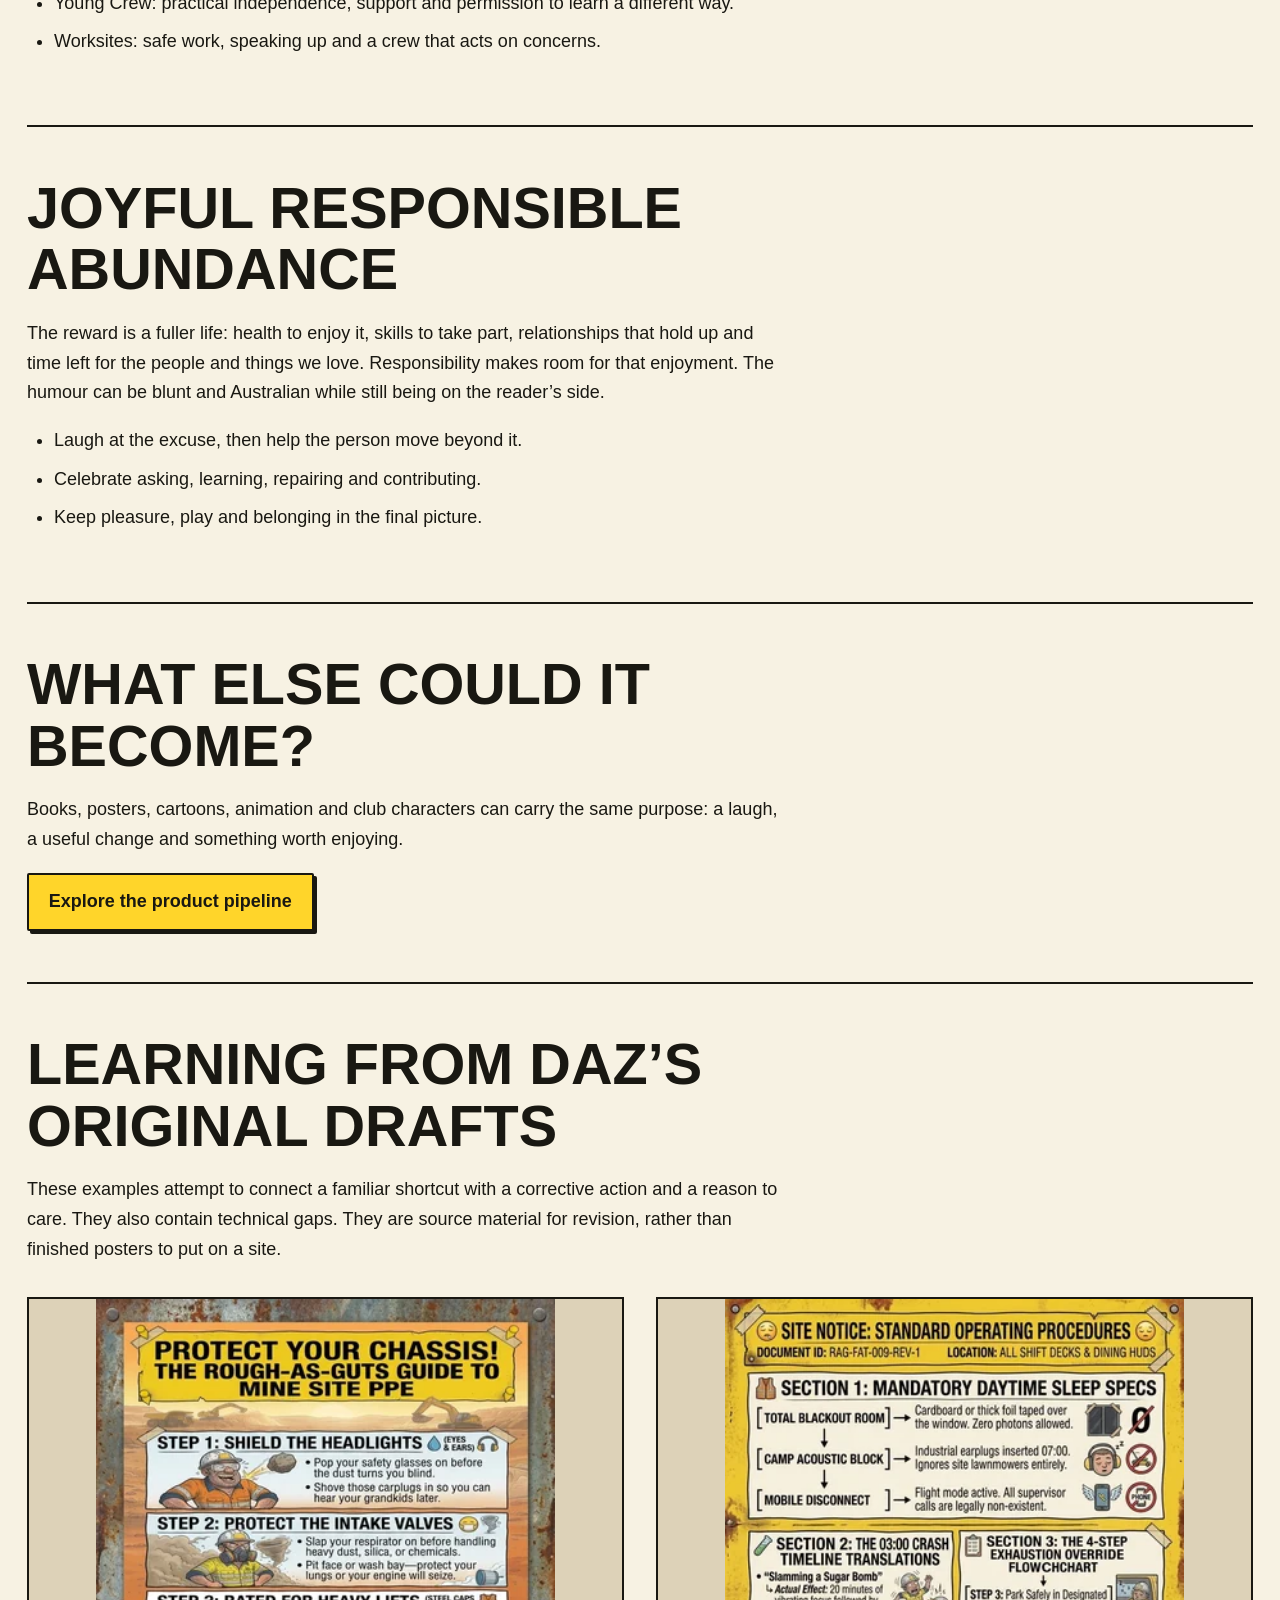
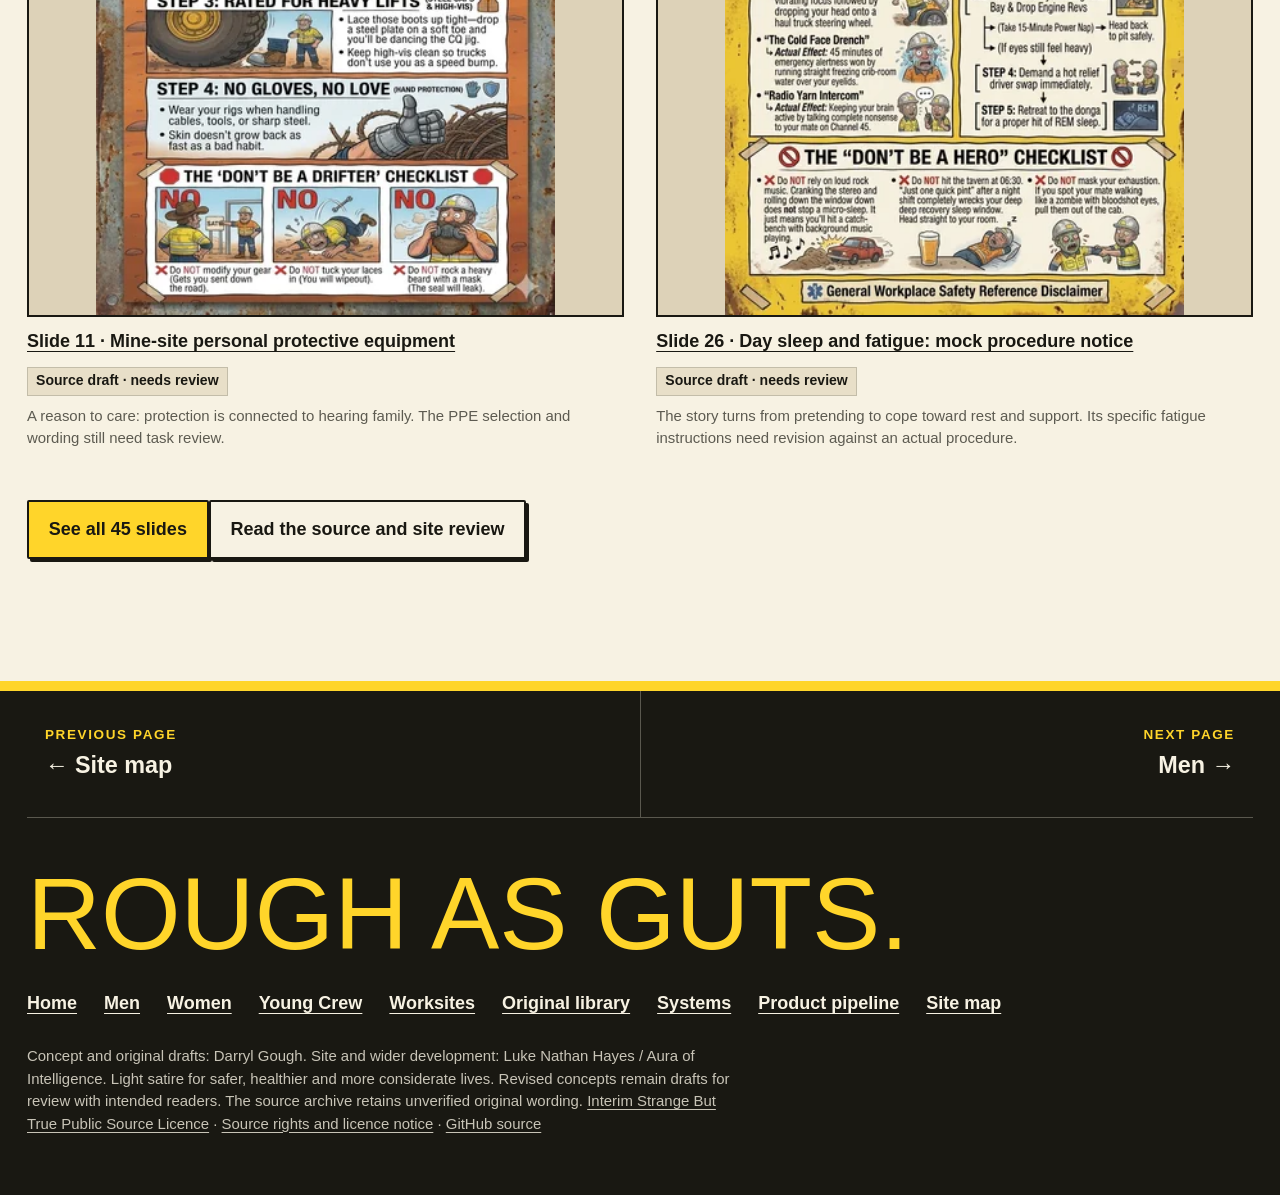
==== commit 28b7e729: "Restore humour that shows care, improvement and shared wellbeing" ====
--- a/index.html
+++ b/index.html
@@ -1 +1 @@
-<!doctype html><html lang="en-AU"><head><meta charset="utf-8"><meta name="viewport" content="width=device-width,initial-scale=1"><title>Home · Rough as Guts</title><meta name="description" content="Funny picture guides for the habits that make families, mates and co-workers say, “How have you survived this long?”"><meta name="theme-color" content="#ffd52a"><link rel="canonical" href="https://auraofintelligence.github.io/rough-as-guts/index.html"><link rel="icon" href="assets/favicon.svg" type="image/svg+xml"><link rel="stylesheet" href="styles.css"><meta property="og:title" content="Home · Rough as Guts"><meta property="og:description" content="Funny picture guides for the habits that make families, mates and co-workers say, “How have you survived this long?”"><meta property="og:type" content="website"><meta property="og:url" content="https://auraofintelligence.github.io/rough-as-guts/index.html"><meta property="og:image" content="https://auraofintelligence.github.io/rough-as-guts/assets/generated/hero-home.webp"><meta name="twitter:card" content="summary_large_image"><script src="site.js" defer></script></head><body data-page="home"><a class="skip-link" href="#main">Skip to content</a><header class="site-header"><a class="brand" href="index.html">ROUGH AS GUTS<small>GOOD LAUGHS. USEFUL HINTS.</small></a><button class="menu-toggle" aria-controls="main-nav" aria-expanded="false">Menu</button><nav id="main-nav" class="main-nav" aria-label="Main navigation"><a href="men.html">Men</a><a href="women.html">Women</a><a href="youth.html">Young Crew</a><a href="workplace.html">Worksites</a><a href="library.html">Original library</a><a href="systems.html">Systems</a><a href="pipeline.html">Product pipeline</a></nav><div class="read-tools" role="group" aria-label="Text size"><button id="text-smaller" aria-label="Smaller text">A−</button><button id="text-reset" aria-label="Reset text size">A</button><button id="text-larger" aria-label="Larger text">A+</button></div></header><main id="main"><section class="hero"><img class="hero-image" src="assets/generated/hero-home.webp" alt="A lively Australian comic scene with several adults discovering a Rough as Guts guide among the everyday mess they have created." fetchpriority="high" width="1536" height="1024"><div class="hero-copy"><span class="eyebrow">ROUGH AS GUTS • GUIDES IN DEVELOPMENT</span><h1>Rough as guts</h1><p class="lead">Funny picture guides for the habits that make families, mates and co-workers say, “How have you survived this long?”</p><div class="hero-actions"><a href="#editions" class="button">Find their edition</a><a href="library.html" class="button secondary">Rummage through the originals</a></div></div></section><div class="shout-strip">Big pictures. Plain talk. A useful bloody hint.</div><div class="container intro reading" id="inside"><p class="big-quote">For someone you love. Who drives you bloody nuts.</p><p>Buy it for a mate. Give it to your partner. Leave it on the kitchen bench and let nature take its course. Rough as Guts is being developed around a simple idea: a good laugh can get a useful thought through the door.</p></div><section class="section container"><div class="reading"><h2>The present with a fairly obvious hint</h2><p>Some gifts say, “I was thinking of you.” This one might say, “I was thinking of your wet towel, your seventh abandoned coffee mug and the way you pack for a weekend like you’re fleeing the country.” The affection stays. The habit gets a proper roasting.</p><ul><li>For family members whose contribution to the washing-up is a weather report.</li><li>For mates who treat preparation as a personal insult.</li><li>For co-workers with a PhD in making a five-minute job take all afternoon.</li><li>For yourself, when the picture looks uncomfortably familiar.</li></ul></div></section><section class="section container" id="editions"><h2>A guide with someone’s name on it</h2><div class="edition-links"><a class="edition-link" href="men.html"><img src="assets/generated/hero-men.webp" alt="" loading="lazy" width="640" height="480"><div><h3>The blokes</h3><p>Mates, partners, dads and the household wild card.</p></div></a><a class="edition-link" href="women.html"><img src="assets/generated/hero-women.webp" alt="" loading="lazy" width="640" height="480"><div><h3>The women</h3><p>Funny, capable, chaotic. Plenty of rough edges to go round.</p></div></a><a class="edition-link" href="youth.html"><img src="assets/generated/hero-youth.webp" alt="" loading="lazy" width="640" height="480"><div><h3>Young Crew</h3><p>School-age life skills, without talking down.</p></div></a></div></section><section class="section container"><div class="reading"><h2>A whole crew of rough edges</h2><p>Men’s and women’s editions are in development, alongside Young Crew material and workplace ideas. Different people, different situations, plenty of room for everyone to recognise themselves. The joke can follow a character, a couple, a household or an entire camp.</p><ul><li>Men: borrowed tools, five-minute repairs, mystery leftovers and sideline experts.</li><li>Women: handbag archaeology, epic voice notes, op-shop rescues and feral departures.</li><li>Young Crew: growing independence with humour and practical little wins.</li><li>Worksites: shared facilities, camp life and visual support for reviewed task material.</li></ul></div></section><section class="section container"><div class="reading"><h2>Five new directions. All in development.</h2><p>The original mine-and-camp material is a starting point. These proposed topics take the same humour into the rest of life.</p><ul><li>Dating and getting along: listening, manners, boundaries and reading the room.</li><li>Exercise: starting sensibly, learning the movement and showing up again.</li><li>Cooking, cleaning and hygiene: feeding yourself and leaving somewhere fit for other humans.</li><li>Parenting: being present, sharing the work and remembering the actual child.</li><li>Travel: packing, planning and behaving like a decent visitor.</li></ul></div></section><section class="section container"><div class="reading"><h2>One good idea can go a long way</h2><p>A strong gag could become a book page, poster, small card, short animation or newsletter feature. The useful bit needs to survive each format: a recognisable situation, a clear action and a joke that lands.</p><ul><li>A picture you understand at a glance.</li><li>A caption worth reading aloud.</li><li>A useful point you can remember tomorrow.</li><li>Enough warmth that you might give it to someone you actually like.</li></ul></div></section><section class="section container"><div class="reading"><h2>Have a rummage</h2><p>The original 45-slide deck is the source archive. The Systems page shows how an observation can become a clearer, funnier illustrated idea. New editions and formats are in development; this site is a place to explore the work as it takes shape.</p></div></section><section class="section container" id="sample-gags"><h2>A taste of the rough stuff</h2><p>New picture concepts in development. A familiar habit, a visual joke and a useful little nudge.</p><article class="gag"><span class="number">01</span><div><h3>The Museum of Unwashed Mugs</h3><p>Every room has a different exhibit. Several appear to be developing their own ecosystem.</p><p class="punchline">The dishwasher has capacity. Your bedside table has tenure.</p><p class="caption">Picture idea: A mock museum tour through a normal house, with abandoned mugs displayed under tiny spotlights and an unimpressed housemate holding a washing-up brush.</p><span class="tag">Concept in development</span></div></article><article class="gag"><span class="number">02</span><div><h3>Weekend Away. Expedition Equipment.</h3><p>Three bags, two backup jackets and no toothbrush.</p><p class="punchline">Excellent. You’re prepared for everything except being there.</p><p class="caption">Picture idea: Two adults beside an overpacked car; camping gear towers above a small, conspicuously empty toiletries bag.</p><span class="tag">Concept in development</span></div></article><article class="gag"><span class="number">03</span><div><h3>The Five-Minute Job</h3><p>It began with a loose handle. The whole room is now in pieces.</p><p class="punchline">The first tool you needed was a pause.</p><p class="caption">Picture idea: A DIY enthusiast surveys an absurd spread of dismantled household objects while a mate holds a single replacement screw.</p><span class="tag">Concept in development</span></div></article></section><section class="section container"><h2>What else could it become?</h2><p>Picture books, posters, cartoons, skits, stickers, animation, club mascots and a few ideas best discussed near a shed.</p><a href="pipeline.html" class="button">Explore the product pipeline</a></section><section class="section container"><h2>From Daz’s original pile</h2><p>Original draft examples. Open the source record for readable text and source notes.</p><div class="poster-row"><figure><a href="library.html#slide-6"><img src="assets/thumbnails/slide-06.webp" loading="lazy" alt="Original draft: 4 am camp neighbours" width="358" height="480"><figcaption>Slide 06 · 4 am camp neighbours</figcaption></a><span class="tag">Original draft · unverified</span></figure><figure><a href="library.html#slide-28"><img src="assets/thumbnails/slide-28.webp" loading="lazy" alt="Original draft: Backyard barbecues" width="480" height="262"><figcaption>Slide 28 · Backyard barbecues</figcaption></a><span class="tag">Original draft · unverified</span></figure><figure><a href="library.html#slide-39"><img src="assets/thumbnails/slide-39.webp" loading="lazy" alt="Original draft: Office survival" width="480" height="262"><figcaption>Slide 39 · Office survival</figcaption></a><span class="tag">Original draft · unverified</span></figure></div><a href="library.html" class="button">See all 45 slides</a></section></main><footer class="site-footer"><div class="container page-turner"><a href="sitemap.html"><span>Previous page</span>← Site map</a><a href="men.html"><span>Next page</span>Men →</a></div><div class="container footer-main"><p class="footer-brand">Rough as guts.</p><nav class="footer-nav" aria-label="Footer navigation"><a href="index.html" class="">Home</a><a href="men.html" class="">Men</a><a href="women.html" class="">Women</a><a href="youth.html" class="">Young Crew</a><a href="workplace.html" class="">Worksites</a><a href="library.html" class="">Original library</a><a href="systems.html" class="">Systems</a><a href="pipeline.html" class="">Product pipeline</a><a href="sitemap.html" class="">Site map</a></nav><p class="footer-note">Concept and original drafts: Darryl Gough. Site and wider development: Luke Nathan Hayes / Aura of Intelligence. Guides and sample editions in development. Original archive safety wording is unverified source material. <a href="LICENCE.md">Interim Strange But True Public Source Licence</a> · <a href="LICENCE-NOTICE.md">Source rights and licence notice</a> · <a href="https://github.com/auraofintelligence/rough-as-guts">GitHub source</a></p></div></footer><button class="back-top" id="back-top" aria-label="Back to top" hidden>↑ Top</button><dialog class="poster-dialog" id="poster-dialog" aria-labelledby="poster-dialog-title"><div class="dialog-bar"><span class="dialog-title" id="poster-dialog-title">Source poster</span><button id="poster-zoom-out" aria-label="Zoom out">−</button><button id="poster-zoom-in" aria-label="Zoom in">+</button><button id="poster-close">Close</button></div><div class="dialog-body"><img id="dialog-poster" alt=""></div></dialog></body></html>+<!doctype html><html lang="en-AU"><head><meta charset="utf-8"><meta name="viewport" content="width=device-width,initial-scale=1"><title>Home · Rough as Guts</title><meta name="description" content="Light satire and useful know-how for a safer shift, a kinder home and more life to enjoy."><meta name="theme-color" content="#ffd52a"><link rel="canonical" href="https://auraofintelligence.github.io/rough-as-guts/index.html"><link rel="icon" href="assets/favicon.svg" type="image/svg+xml"><link rel="stylesheet" href="styles.css?v=f72133df3b67"><meta property="og:title" content="Home · Rough as Guts"><meta property="og:description" content="Light satire and useful know-how for a safer shift, a kinder home and more life to enjoy."><meta property="og:type" content="website"><meta property="og:url" content="https://auraofintelligence.github.io/rough-as-guts/index.html"><meta property="og:image" content="https://auraofintelligence.github.io/rough-as-guts/assets/generated/hero-home.webp"><meta name="twitter:card" content="summary_large_image"><script src="site.js?v=4e343f362475" defer></script></head><body data-page="home"><a class="skip-link" href="#main">Skip to content</a><header class="site-header"><a class="brand" href="index.html">ROUGH AS GUTS<small>GOOD LAUGHS. GOOD CHANGES.</small></a><button class="menu-toggle" aria-controls="main-nav" aria-expanded="false">Menu</button><nav id="main-nav" class="main-nav" aria-label="Main navigation"><a href="men.html">Men</a><a href="women.html">Women</a><a href="youth.html">Young Crew</a><a href="workplace.html">Worksites</a><a href="library.html">Original library</a><a href="systems.html">Systems</a><a href="pipeline.html">Product pipeline</a></nav><div class="read-tools" role="group" aria-label="Text size"><button id="text-smaller" aria-label="Smaller text">A−</button><button id="text-reset" aria-label="Reset text size">A</button><button id="text-larger" aria-label="Larger text">A+</button></div></header><main id="main"><section class="hero"><img class="hero-image" src="assets/generated/hero-home.webp" alt="Friends share an illustrated guide at an Australian bowls club table, enjoying a laugh together." fetchpriority="high" width="1536" height="1024"><div class="hero-copy"><span class="eyebrow">ROUGH AS GUTS • LAUGH, LEARN, LIVE WELL</span><h1>Rough as guts</h1><p class="lead">Light satire and useful know-how for a safer shift, a kinder home and more life to enjoy.</p><div class="hero-actions"><a href="#editions" class="button">Find their edition</a><a href="library.html" class="button secondary">Rummage through the originals</a></div></div></section><div class="shout-strip">Joyful responsible abundance.</div><div class="container intro reading" id="inside"><p class="big-quote">Have a laugh. Leave with a better way.</p><p>Rough as Guts starts with habits we can recognise in ourselves. The familiar excuse gets the laugh, then the person gets a way to do things differently. The aim is joyful responsible abundance: more health, capability, trust, time and shared enjoyment.</p></div><section class="section container" id="sample-gags"><h2>A laugh with somewhere to go</h2><p>Draft ideas to try with readers. Each shows a familiar habit, a different response and something worthwhile on the other side.</p><article class="gag"><span class="number">01</span><div><h3>The Mugs Are Coming Home</h3><p>The bedside table has become an unofficial café. The cups have outlasted several menus.</p><p class="punchline">The café has closed. The owner is doing the washing-up.</p><div class="change-path"><h4>A way forward</h4><p>Take your used mugs back, wash them and leave shared spaces ready for the next person. Agree a routine that everyone contributes to.</p><h4>What it makes room for</h4><p>A cleaner place to eat and drink, less work left for someone else and a space you can enjoy.</p></div><p class="caption">Picture idea: Three beats: a collection of abandoned mugs; the same person carries and washes them; the clear table holds a book and one fresh cup while they relax.</p><span class="tag">Draft to try with readers</span></div></article><article class="gag"><span class="number">02</span><div><h3>Packed for the Trip You Are Taking</h3><p>The weekend bag has two backup jackets and no toothbrush.</p><p class="punchline">The spare expedition has been cancelled. The toothbrush made the team.</p><div class="change-path"><h4>A way forward</h4><p>Check the trip, the essentials and what you can carry before packing. Use a list you can change after the journey.</p><h4>What it makes room for</h4><p>Less hauling, fewer forgotten necessities and more time to enjoy being away.</p></div><p class="caption">Picture idea: A traveller checks the actual trip needs, removes surplus gear and packs toiletries; the final scene is a relaxed arrival with a manageable bag.</p><span class="tag">Draft to try with readers</span></div></article><article class="gag"><span class="number">03</span><div><h3>The Job That Actually Ends</h3><p>A loose cupboard handle is attracting a renovation speech.</p><p class="punchline">One right screw. A whole Saturday still available.</p><div class="change-path"><h4>A way forward</h4><p>Work out the actual problem before taking things apart. Use suitable instructions or ask someone who knows, and recognise when the job needs a qualified person.</p><h4>What it makes room for</h4><p>A working cupboard, less waste and a weekend that still contains leisure.</p></div><p class="caption">Picture idea: An adult pauses before dismantling the cupboard, checks the simple repair with a knowledgeable mate, completes it and joins friends outside. No electrical or structural work.</p><span class="tag">Draft to try with readers</span></div></article></section><section class="section container"><div class="reading"><h2>A gift that offers a hand</h2><p>Give a guide to a mate, partner or yourself as an invitation to try something together. A shared laugh can open a conversation about the mess, the borrowed gear or the way we talk to each other. Offer help and leave room for a reply.</p><ul><li>Read the page together instead of using it to embarrass someone.</li><li>Talk about the behaviour and what would help.</li><li>Share the work of making the change.</li></ul><div class="change-path"><h4>A way forward</h4><p>Choose a habit you are willing to work on too. Agree what each person will do, then notice the effort when things improve.</p><h4>What it makes room for</h4><p>Less resentment and more room for people to enjoy being together.</p></div></div></section><section class="section container" id="editions"><h2>Find a place to start</h2><div class="edition-links"><a class="edition-link" href="men.html"><img src="assets/generated/hero-men-care-v2.webp" alt="" loading="lazy" width="640" height="480"><div><h3>The blokes</h3><p>Share the load. Finish the job. Enjoy the company.</p></div></a><a class="edition-link" href="women.html"><img src="assets/generated/hero-women-care-v2.webp" alt="" loading="lazy" width="640" height="480"><div><h3>The women</h3><p>Care, confidence and room to enjoy life.</p></div></a><a class="edition-link" href="youth.html"><img src="assets/generated/hero-youth.webp" alt="" loading="lazy" width="640" height="480"><div><h3>Young Crew</h3><p>Learn a new way. Ask for help. Make room for your own life.</p></div></a></div></section><section class="section container"><div class="reading"><h2>Different lives. The same dignity.</h2><p>Men’s, women’s and Young Crew editions use different situations and characters. The opportunity to learn belongs to everyone. Worksite material also asks what training, equipment, supervision and work design need to improve, rather than blaming the person nearest the problem.</p><ul><li>Men: finishing jobs, sharing care, listening and returning favours.</li><li>Women: hygiene, boundaries, making space and enjoying life with less chaos.</li><li>Young Crew: practical independence, support and permission to learn a different way.</li><li>Worksites: safe work, speaking up and a crew that acts on concerns.</li></ul></div></section><section class="section container"><div class="reading"><h2>Joyful responsible abundance</h2><p>The reward is a fuller life: health to enjoy it, skills to take part, relationships that hold up and time left for the people and things we love. Responsibility makes room for that enjoyment. The humour can be blunt and Australian while still being on the reader’s side.</p><ul><li>Laugh at the excuse, then help the person move beyond it.</li><li>Celebrate asking, learning, repairing and contributing.</li><li>Keep pleasure, play and belonging in the final picture.</li></ul></div></section><section class="section container"><h2>What else could it become?</h2><p>Books, posters, cartoons, animation and club characters can carry the same purpose: a laugh, a useful change and something worth enjoying.</p><a href="pipeline.html" class="button">Explore the product pipeline</a></section><section class="section container"><h2>Learning from Daz’s original drafts</h2><p>These examples attempt to connect a familiar shortcut with a corrective action and a reason to care. They also contain technical gaps. They are source material for revision, rather than finished posters to put on a site.</p><div class="poster-row"><figure><a href="library.html#slide-11"><img src="assets/thumbnails/slide-11.webp" loading="lazy" alt="Original draft: Mine-site personal protective equipment" width="358" height="480"><figcaption>Slide 11 · Mine-site personal protective equipment</figcaption></a><span class="tag">Source draft · needs review</span><p class="caption">A reason to care: protection is connected to hearing family. The PPE selection and wording still need task review.</p></figure><figure><a href="library.html#slide-26"><img src="assets/thumbnails/slide-26.webp" loading="lazy" alt="Original draft: Day sleep and fatigue: mock procedure notice" width="358" height="480"><figcaption>Slide 26 · Day sleep and fatigue: mock procedure notice</figcaption></a><span class="tag">Source draft · needs review</span><p class="caption">The story turns from pretending to cope toward rest and support. Its specific fatigue instructions need revision against an actual procedure.</p></figure></div><a href="library.html" class="button">See all 45 slides</a><a href="docs/editorial-review-2026-10-28.md" class="button secondary">Read the source and site review</a></section></main><footer class="site-footer"><div class="container page-turner"><a href="sitemap.html"><span>Previous page</span>← Site map</a><a href="men.html"><span>Next page</span>Men →</a></div><div class="container footer-main"><p class="footer-brand">Rough as guts.</p><nav class="footer-nav" aria-label="Footer navigation"><a href="index.html" class="">Home</a><a href="men.html" class="">Men</a><a href="women.html" class="">Women</a><a href="youth.html" class="">Young Crew</a><a href="workplace.html" class="">Worksites</a><a href="library.html" class="">Original library</a><a href="systems.html" class="">Systems</a><a href="pipeline.html" class="">Product pipeline</a><a href="sitemap.html" class="">Site map</a></nav><p class="footer-note">Concept and original drafts: Darryl Gough. Site and wider development: Luke Nathan Hayes / Aura of Intelligence. Light satire for safer, healthier and more considerate lives. Revised concepts remain drafts for review with intended readers. The source archive retains unverified original wording. <a href="LICENCE.md">Interim Strange But True Public Source Licence</a> · <a href="LICENCE-NOTICE.md">Source rights and licence notice</a> · <a href="https://github.com/auraofintelligence/rough-as-guts">GitHub source</a></p></div></footer><button class="back-top" id="back-top" aria-label="Back to top" hidden>↑ Top</button><dialog class="poster-dialog" id="poster-dialog" aria-labelledby="poster-dialog-title"><div class="dialog-bar"><span class="dialog-title" id="poster-dialog-title">Source poster</span><button id="poster-zoom-out" aria-label="Zoom out">−</button><button id="poster-zoom-in" aria-label="Zoom in">+</button><button id="poster-close">Close</button></div><div class="dialog-body"><img id="dialog-poster" alt=""></div></dialog></body></html>
--- a/styles.css
+++ b/styles.css
@@ -8,3 +8,5 @@
 @media(max-width:600px){.product-grid,.wildcard-grid{grid-template-columns:1fr}.jump-nav{display:grid;grid-template-columns:1fr}.product-lane h3{font-size:1.5rem}.lane-number{font-size:2.5rem}}
 
 .poster-row{align-items:start}.poster-row img{aspect-ratio:auto;height:auto;max-height:620px}.chapter-brief{margin-top:1.2rem;border-top:1px solid var(--line);padding-top:.8rem}.chapter-brief summary{cursor:pointer;font-weight:800;min-height:44px}
+
+.change-path{border-left:6px solid var(--yellow);background:#eee7d4;padding:.75rem 1rem;margin:1.2rem 0}.change-path h4{font:800 1rem/1.4 Arial,Helvetica,sans-serif;margin:.2rem 0 .35rem}.change-path h4:not(:first-child){margin-top:.9rem}.change-path p{margin:.2rem 0 .4rem}.concept-figure a{display:block}.poster-row:has(>figure:nth-child(2):last-child){grid-template-columns:repeat(2,minmax(0,1fr))}@media(max-width:600px){.poster-row:has(>figure:nth-child(2):last-child){grid-template-columns:1fr}.change-path{padding:.65rem .8rem}}
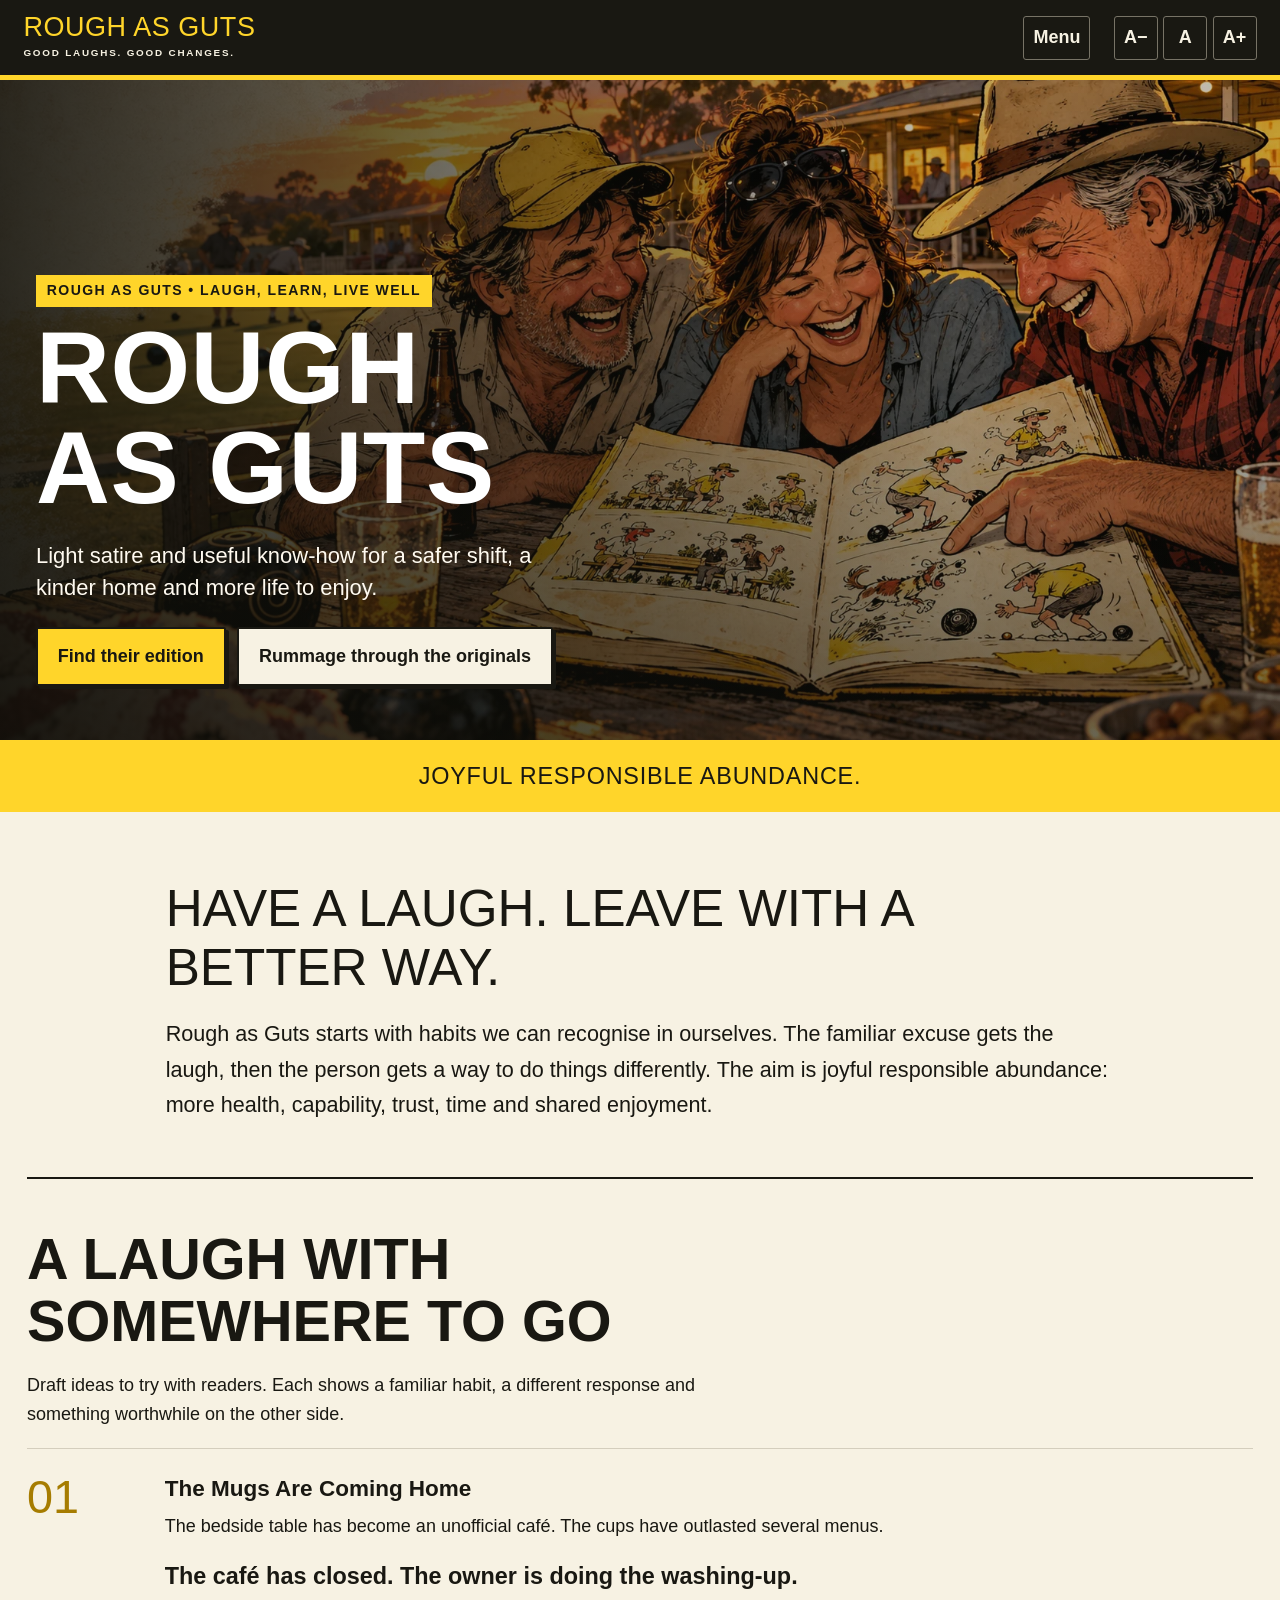
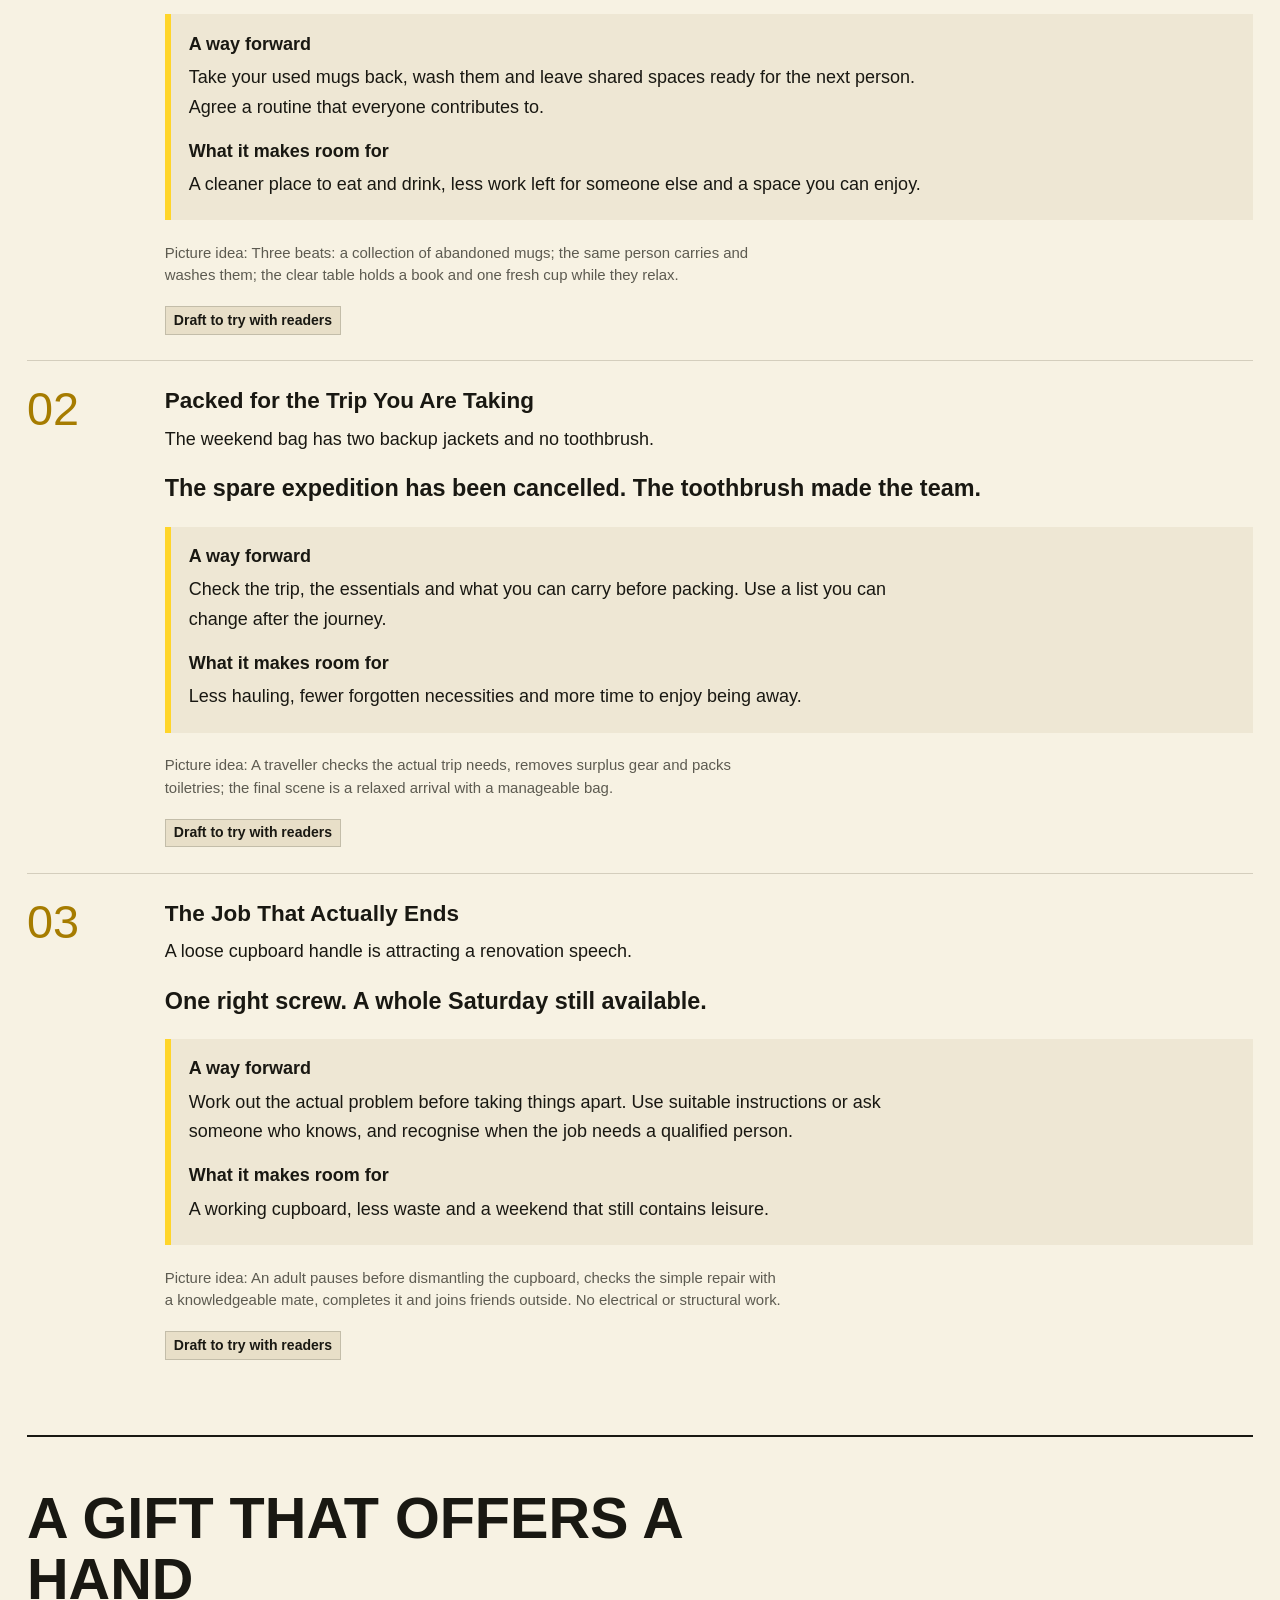
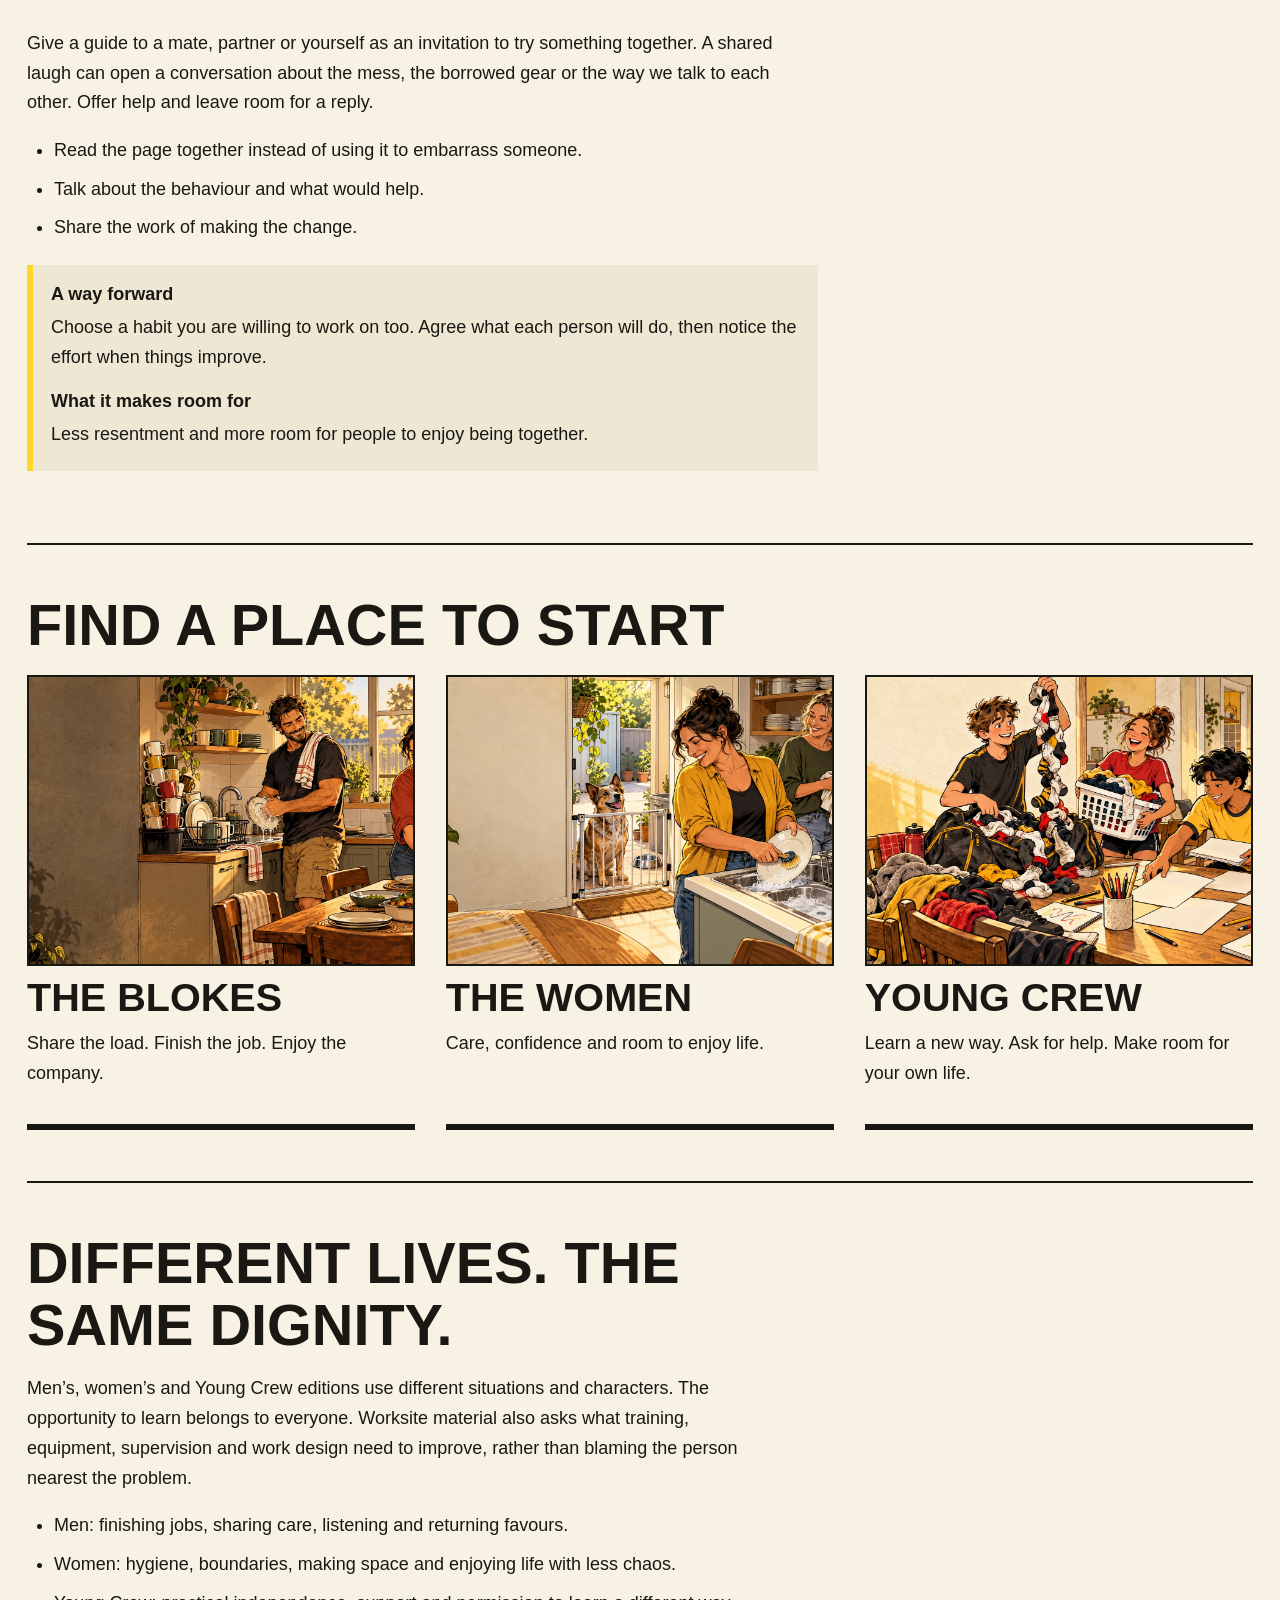
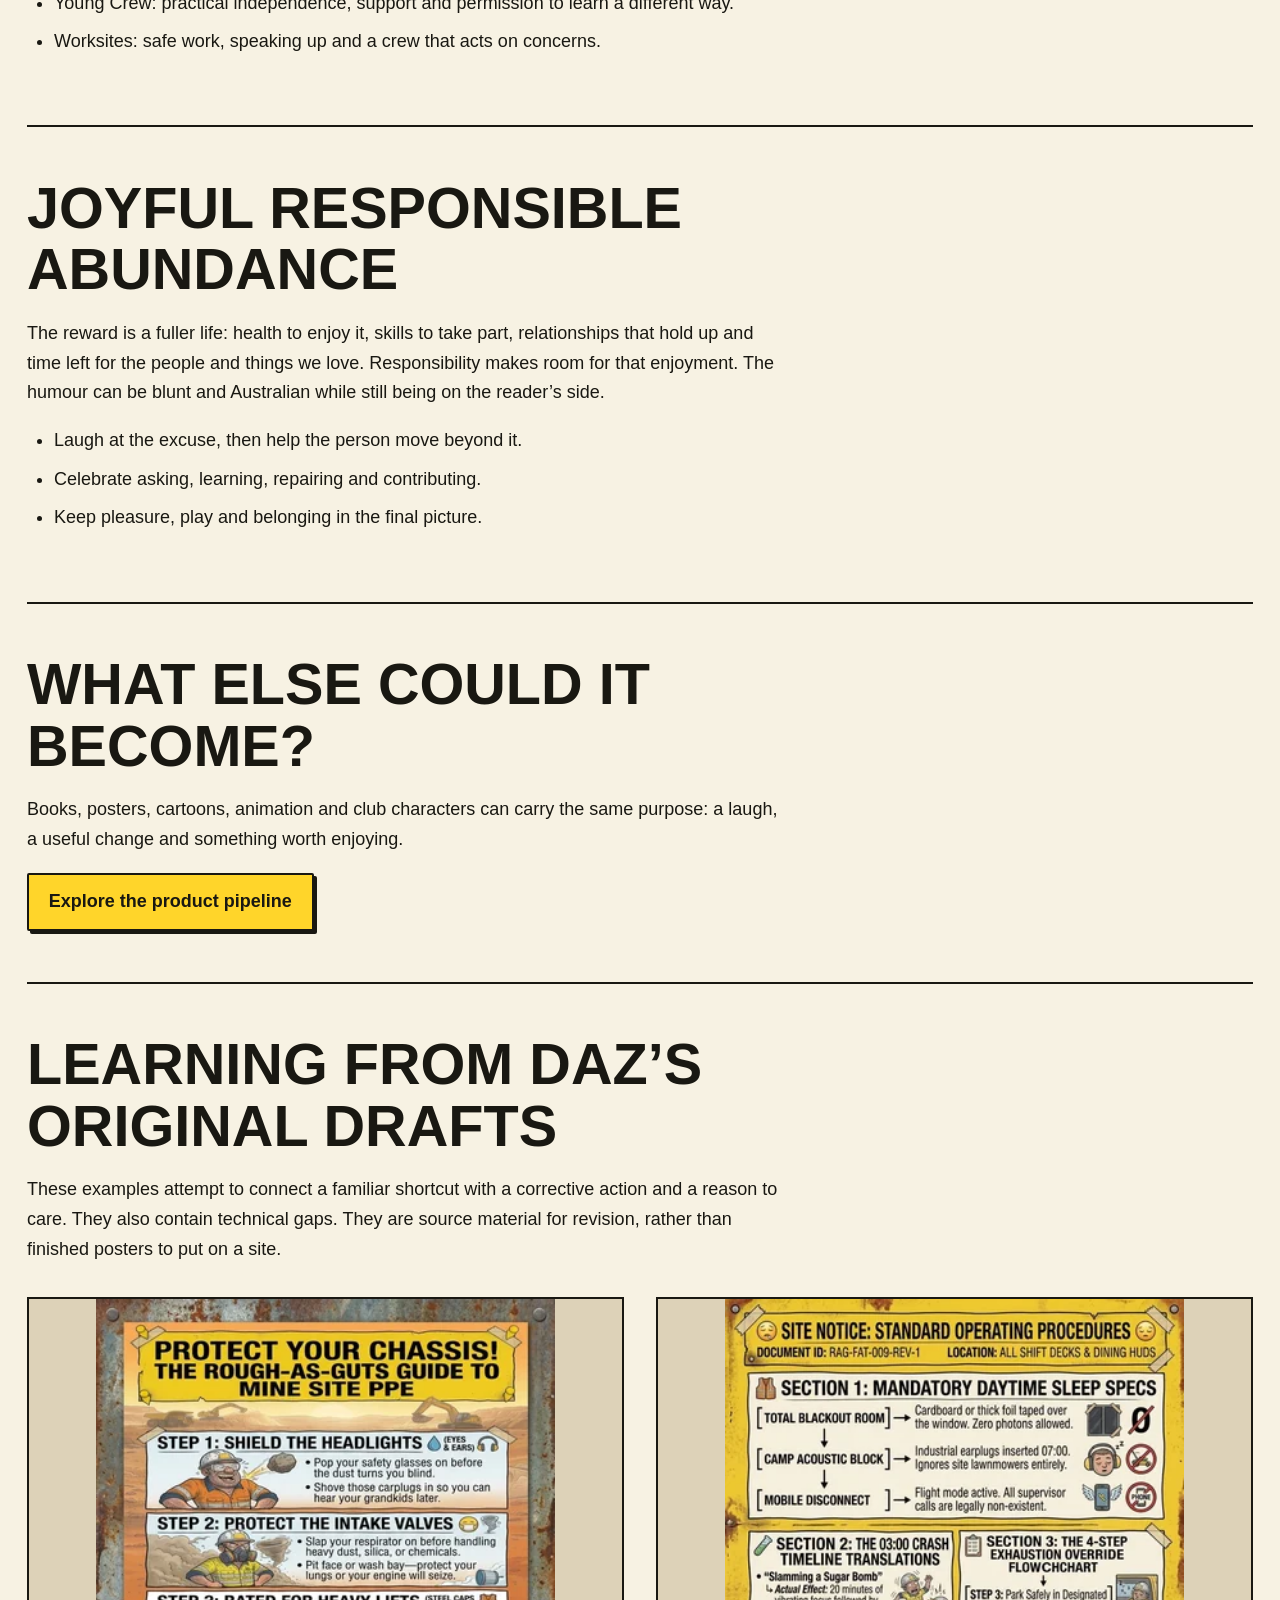
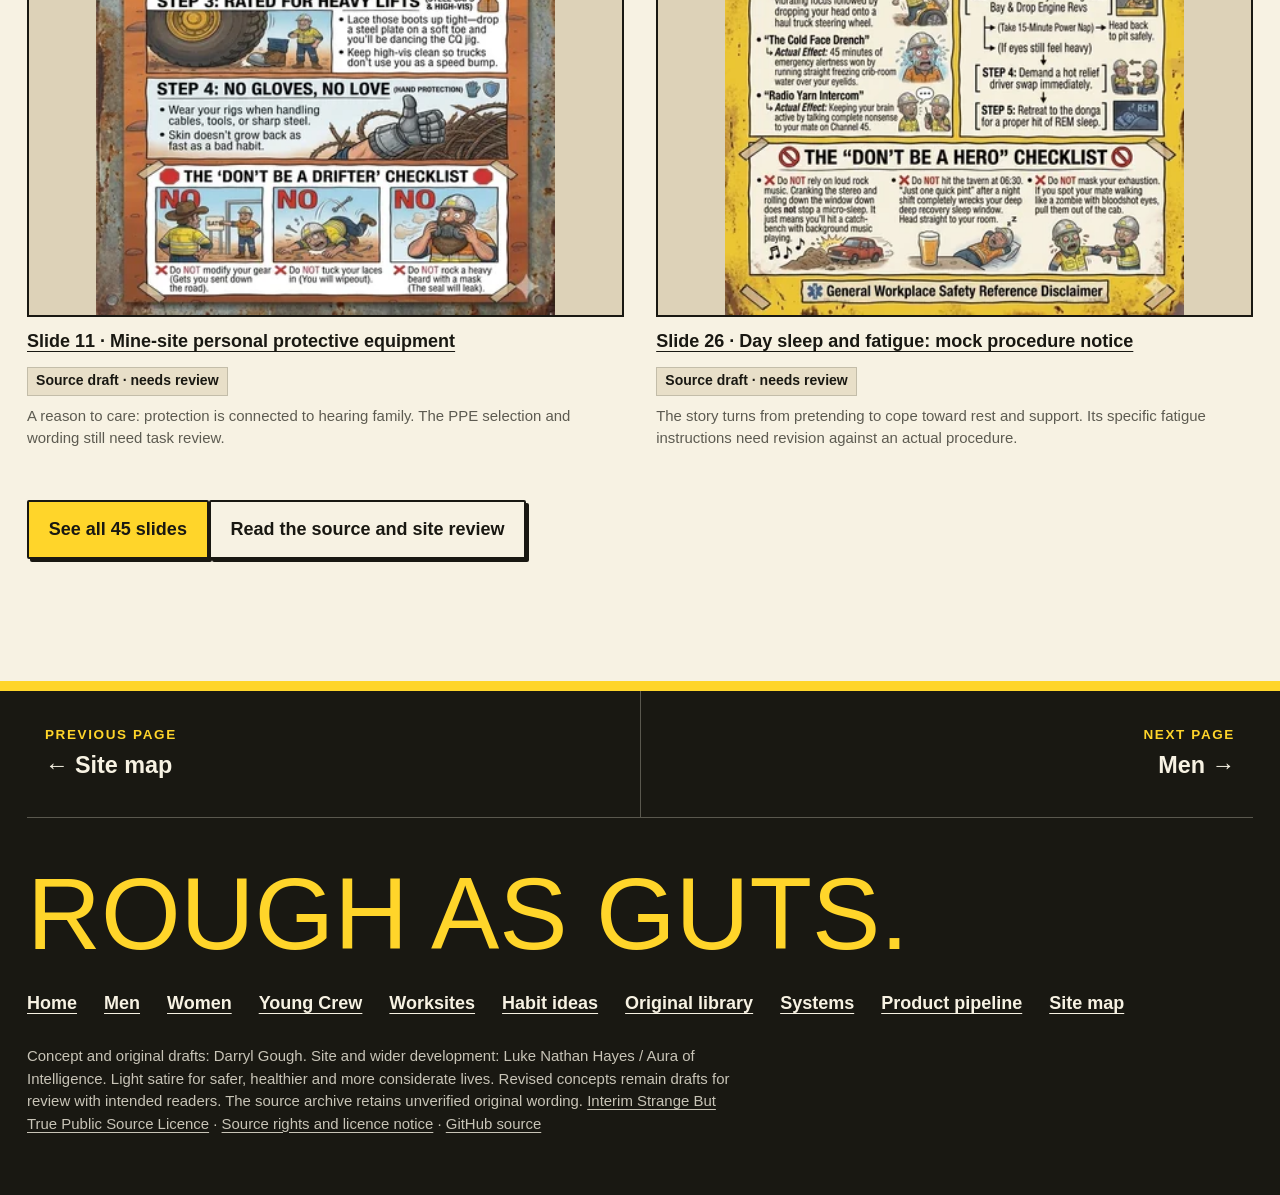
==== commit 2f2a4506: "Add a searchable habit ideas page with gardening and preparedness" ====
--- a/index.html
+++ b/index.html
@@ -1 +1 @@
-<!doctype html><html lang="en-AU"><head><meta charset="utf-8"><meta name="viewport" content="width=device-width,initial-scale=1"><title>Home · Rough as Guts</title><meta name="description" content="Light satire and useful know-how for a safer shift, a kinder home and more life to enjoy."><meta name="theme-color" content="#ffd52a"><link rel="canonical" href="https://auraofintelligence.github.io/rough-as-guts/index.html"><link rel="icon" href="assets/favicon.svg" type="image/svg+xml"><link rel="stylesheet" href="styles.css?v=f72133df3b67"><meta property="og:title" content="Home · Rough as Guts"><meta property="og:description" content="Light satire and useful know-how for a safer shift, a kinder home and more life to enjoy."><meta property="og:type" content="website"><meta property="og:url" content="https://auraofintelligence.github.io/rough-as-guts/index.html"><meta property="og:image" content="https://auraofintelligence.github.io/rough-as-guts/assets/generated/hero-home.webp"><meta name="twitter:card" content="summary_large_image"><script src="site.js?v=4e343f362475" defer></script></head><body data-page="home"><a class="skip-link" href="#main">Skip to content</a><header class="site-header"><a class="brand" href="index.html">ROUGH AS GUTS<small>GOOD LAUGHS. GOOD CHANGES.</small></a><button class="menu-toggle" aria-controls="main-nav" aria-expanded="false">Menu</button><nav id="main-nav" class="main-nav" aria-label="Main navigation"><a href="men.html">Men</a><a href="women.html">Women</a><a href="youth.html">Young Crew</a><a href="workplace.html">Worksites</a><a href="library.html">Original library</a><a href="systems.html">Systems</a><a href="pipeline.html">Product pipeline</a></nav><div class="read-tools" role="group" aria-label="Text size"><button id="text-smaller" aria-label="Smaller text">A−</button><button id="text-reset" aria-label="Reset text size">A</button><button id="text-larger" aria-label="Larger text">A+</button></div></header><main id="main"><section class="hero"><img class="hero-image" src="assets/generated/hero-home.webp" alt="Friends share an illustrated guide at an Australian bowls club table, enjoying a laugh together." fetchpriority="high" width="1536" height="1024"><div class="hero-copy"><span class="eyebrow">ROUGH AS GUTS • LAUGH, LEARN, LIVE WELL</span><h1>Rough as guts</h1><p class="lead">Light satire and useful know-how for a safer shift, a kinder home and more life to enjoy.</p><div class="hero-actions"><a href="#editions" class="button">Find their edition</a><a href="library.html" class="button secondary">Rummage through the originals</a></div></div></section><div class="shout-strip">Joyful responsible abundance.</div><div class="container intro reading" id="inside"><p class="big-quote">Have a laugh. Leave with a better way.</p><p>Rough as Guts starts with habits we can recognise in ourselves. The familiar excuse gets the laugh, then the person gets a way to do things differently. The aim is joyful responsible abundance: more health, capability, trust, time and shared enjoyment.</p></div><section class="section container" id="sample-gags"><h2>A laugh with somewhere to go</h2><p>Draft ideas to try with readers. Each shows a familiar habit, a different response and something worthwhile on the other side.</p><article class="gag"><span class="number">01</span><div><h3>The Mugs Are Coming Home</h3><p>The bedside table has become an unofficial café. The cups have outlasted several menus.</p><p class="punchline">The café has closed. The owner is doing the washing-up.</p><div class="change-path"><h4>A way forward</h4><p>Take your used mugs back, wash them and leave shared spaces ready for the next person. Agree a routine that everyone contributes to.</p><h4>What it makes room for</h4><p>A cleaner place to eat and drink, less work left for someone else and a space you can enjoy.</p></div><p class="caption">Picture idea: Three beats: a collection of abandoned mugs; the same person carries and washes them; the clear table holds a book and one fresh cup while they relax.</p><span class="tag">Draft to try with readers</span></div></article><article class="gag"><span class="number">02</span><div><h3>Packed for the Trip You Are Taking</h3><p>The weekend bag has two backup jackets and no toothbrush.</p><p class="punchline">The spare expedition has been cancelled. The toothbrush made the team.</p><div class="change-path"><h4>A way forward</h4><p>Check the trip, the essentials and what you can carry before packing. Use a list you can change after the journey.</p><h4>What it makes room for</h4><p>Less hauling, fewer forgotten necessities and more time to enjoy being away.</p></div><p class="caption">Picture idea: A traveller checks the actual trip needs, removes surplus gear and packs toiletries; the final scene is a relaxed arrival with a manageable bag.</p><span class="tag">Draft to try with readers</span></div></article><article class="gag"><span class="number">03</span><div><h3>The Job That Actually Ends</h3><p>A loose cupboard handle is attracting a renovation speech.</p><p class="punchline">One right screw. A whole Saturday still available.</p><div class="change-path"><h4>A way forward</h4><p>Work out the actual problem before taking things apart. Use suitable instructions or ask someone who knows, and recognise when the job needs a qualified person.</p><h4>What it makes room for</h4><p>A working cupboard, less waste and a weekend that still contains leisure.</p></div><p class="caption">Picture idea: An adult pauses before dismantling the cupboard, checks the simple repair with a knowledgeable mate, completes it and joins friends outside. No electrical or structural work.</p><span class="tag">Draft to try with readers</span></div></article></section><section class="section container"><div class="reading"><h2>A gift that offers a hand</h2><p>Give a guide to a mate, partner or yourself as an invitation to try something together. A shared laugh can open a conversation about the mess, the borrowed gear or the way we talk to each other. Offer help and leave room for a reply.</p><ul><li>Read the page together instead of using it to embarrass someone.</li><li>Talk about the behaviour and what would help.</li><li>Share the work of making the change.</li></ul><div class="change-path"><h4>A way forward</h4><p>Choose a habit you are willing to work on too. Agree what each person will do, then notice the effort when things improve.</p><h4>What it makes room for</h4><p>Less resentment and more room for people to enjoy being together.</p></div></div></section><section class="section container" id="editions"><h2>Find a place to start</h2><div class="edition-links"><a class="edition-link" href="men.html"><img src="assets/generated/hero-men-care-v2.webp" alt="" loading="lazy" width="640" height="480"><div><h3>The blokes</h3><p>Share the load. Finish the job. Enjoy the company.</p></div></a><a class="edition-link" href="women.html"><img src="assets/generated/hero-women-care-v2.webp" alt="" loading="lazy" width="640" height="480"><div><h3>The women</h3><p>Care, confidence and room to enjoy life.</p></div></a><a class="edition-link" href="youth.html"><img src="assets/generated/hero-youth.webp" alt="" loading="lazy" width="640" height="480"><div><h3>Young Crew</h3><p>Learn a new way. Ask for help. Make room for your own life.</p></div></a></div></section><section class="section container"><div class="reading"><h2>Different lives. The same dignity.</h2><p>Men’s, women’s and Young Crew editions use different situations and characters. The opportunity to learn belongs to everyone. Worksite material also asks what training, equipment, supervision and work design need to improve, rather than blaming the person nearest the problem.</p><ul><li>Men: finishing jobs, sharing care, listening and returning favours.</li><li>Women: hygiene, boundaries, making space and enjoying life with less chaos.</li><li>Young Crew: practical independence, support and permission to learn a different way.</li><li>Worksites: safe work, speaking up and a crew that acts on concerns.</li></ul></div></section><section class="section container"><div class="reading"><h2>Joyful responsible abundance</h2><p>The reward is a fuller life: health to enjoy it, skills to take part, relationships that hold up and time left for the people and things we love. Responsibility makes room for that enjoyment. The humour can be blunt and Australian while still being on the reader’s side.</p><ul><li>Laugh at the excuse, then help the person move beyond it.</li><li>Celebrate asking, learning, repairing and contributing.</li><li>Keep pleasure, play and belonging in the final picture.</li></ul></div></section><section class="section container"><h2>What else could it become?</h2><p>Books, posters, cartoons, animation and club characters can carry the same purpose: a laugh, a useful change and something worth enjoying.</p><a href="pipeline.html" class="button">Explore the product pipeline</a></section><section class="section container"><h2>Learning from Daz’s original drafts</h2><p>These examples attempt to connect a familiar shortcut with a corrective action and a reason to care. They also contain technical gaps. They are source material for revision, rather than finished posters to put on a site.</p><div class="poster-row"><figure><a href="library.html#slide-11"><img src="assets/thumbnails/slide-11.webp" loading="lazy" alt="Original draft: Mine-site personal protective equipment" width="358" height="480"><figcaption>Slide 11 · Mine-site personal protective equipment</figcaption></a><span class="tag">Source draft · needs review</span><p class="caption">A reason to care: protection is connected to hearing family. The PPE selection and wording still need task review.</p></figure><figure><a href="library.html#slide-26"><img src="assets/thumbnails/slide-26.webp" loading="lazy" alt="Original draft: Day sleep and fatigue: mock procedure notice" width="358" height="480"><figcaption>Slide 26 · Day sleep and fatigue: mock procedure notice</figcaption></a><span class="tag">Source draft · needs review</span><p class="caption">The story turns from pretending to cope toward rest and support. Its specific fatigue instructions need revision against an actual procedure.</p></figure></div><a href="library.html" class="button">See all 45 slides</a><a href="docs/editorial-review-2026-10-28.md" class="button secondary">Read the source and site review</a></section></main><footer class="site-footer"><div class="container page-turner"><a href="sitemap.html"><span>Previous page</span>← Site map</a><a href="men.html"><span>Next page</span>Men →</a></div><div class="container footer-main"><p class="footer-brand">Rough as guts.</p><nav class="footer-nav" aria-label="Footer navigation"><a href="index.html" class="">Home</a><a href="men.html" class="">Men</a><a href="women.html" class="">Women</a><a href="youth.html" class="">Young Crew</a><a href="workplace.html" class="">Worksites</a><a href="library.html" class="">Original library</a><a href="systems.html" class="">Systems</a><a href="pipeline.html" class="">Product pipeline</a><a href="sitemap.html" class="">Site map</a></nav><p class="footer-note">Concept and original drafts: Darryl Gough. Site and wider development: Luke Nathan Hayes / Aura of Intelligence. Light satire for safer, healthier and more considerate lives. Revised concepts remain drafts for review with intended readers. The source archive retains unverified original wording. <a href="LICENCE.md">Interim Strange But True Public Source Licence</a> · <a href="LICENCE-NOTICE.md">Source rights and licence notice</a> · <a href="https://github.com/auraofintelligence/rough-as-guts">GitHub source</a></p></div></footer><button class="back-top" id="back-top" aria-label="Back to top" hidden>↑ Top</button><dialog class="poster-dialog" id="poster-dialog" aria-labelledby="poster-dialog-title"><div class="dialog-bar"><span class="dialog-title" id="poster-dialog-title">Source poster</span><button id="poster-zoom-out" aria-label="Zoom out">−</button><button id="poster-zoom-in" aria-label="Zoom in">+</button><button id="poster-close">Close</button></div><div class="dialog-body"><img id="dialog-poster" alt=""></div></dialog></body></html>+<!doctype html><html lang="en-AU"><head><meta charset="utf-8"><meta name="viewport" content="width=device-width,initial-scale=1"><title>Home · Rough as Guts</title><meta name="description" content="Light satire and useful know-how for a safer shift, a kinder home and more life to enjoy."><meta name="theme-color" content="#ffd52a"><link rel="canonical" href="https://auraofintelligence.github.io/rough-as-guts/index.html"><link rel="icon" href="assets/favicon.svg" type="image/svg+xml"><link rel="stylesheet" href="styles.css?v=61c3d62bb7ed"><meta property="og:title" content="Home · Rough as Guts"><meta property="og:description" content="Light satire and useful know-how for a safer shift, a kinder home and more life to enjoy."><meta property="og:type" content="website"><meta property="og:url" content="https://auraofintelligence.github.io/rough-as-guts/index.html"><meta property="og:image" content="https://auraofintelligence.github.io/rough-as-guts/assets/generated/hero-home.webp"><meta name="twitter:card" content="summary_large_image"><script src="site.js?v=37b8d5759d20" defer></script></head><body data-page="home"><a class="skip-link" href="#main">Skip to content</a><header class="site-header"><a class="brand" href="index.html">ROUGH AS GUTS<small>GOOD LAUGHS. GOOD CHANGES.</small></a><button class="menu-toggle" aria-controls="main-nav" aria-expanded="false">Menu</button><nav id="main-nav" class="main-nav" aria-label="Main navigation"><a href="men.html">Men</a><a href="women.html">Women</a><a href="youth.html">Young Crew</a><a href="workplace.html">Worksites</a><a href="habits.html">Habit ideas</a><a href="library.html">Original library</a><a href="systems.html">Systems</a><a href="pipeline.html">Product pipeline</a></nav><div class="read-tools" role="group" aria-label="Text size"><button id="text-smaller" aria-label="Smaller text">A−</button><button id="text-reset" aria-label="Reset text size">A</button><button id="text-larger" aria-label="Larger text">A+</button></div></header><main id="main"><section class="hero"><img class="hero-image" src="assets/generated/hero-home.webp" alt="Friends share an illustrated guide at an Australian bowls club table, enjoying a laugh together." fetchpriority="high" width="1536" height="1024"><div class="hero-copy"><span class="eyebrow">ROUGH AS GUTS • LAUGH, LEARN, LIVE WELL</span><h1>Rough as guts</h1><p class="lead">Light satire and useful know-how for a safer shift, a kinder home and more life to enjoy.</p><div class="hero-actions"><a href="#editions" class="button">Find their edition</a><a href="library.html" class="button secondary">Rummage through the originals</a></div></div></section><div class="shout-strip">Joyful responsible abundance.</div><div class="container intro reading" id="inside"><p class="big-quote">Have a laugh. Leave with a better way.</p><p>Rough as Guts starts with habits we can recognise in ourselves. The familiar excuse gets the laugh, then the person gets a way to do things differently. The aim is joyful responsible abundance: more health, capability, trust, time and shared enjoyment.</p></div><section class="section container" id="sample-gags"><h2>A laugh with somewhere to go</h2><p>Draft ideas to try with readers. Each shows a familiar habit, a different response and something worthwhile on the other side.</p><article class="gag"><span class="number">01</span><div><h3>The Mugs Are Coming Home</h3><p>The bedside table has become an unofficial café. The cups have outlasted several menus.</p><p class="punchline">The café has closed. The owner is doing the washing-up.</p><div class="change-path"><h4>A way forward</h4><p>Take your used mugs back, wash them and leave shared spaces ready for the next person. Agree a routine that everyone contributes to.</p><h4>What it makes room for</h4><p>A cleaner place to eat and drink, less work left for someone else and a space you can enjoy.</p></div><p class="caption">Picture idea: Three beats: a collection of abandoned mugs; the same person carries and washes them; the clear table holds a book and one fresh cup while they relax.</p><span class="tag">Draft to try with readers</span></div></article><article class="gag"><span class="number">02</span><div><h3>Packed for the Trip You Are Taking</h3><p>The weekend bag has two backup jackets and no toothbrush.</p><p class="punchline">The spare expedition has been cancelled. The toothbrush made the team.</p><div class="change-path"><h4>A way forward</h4><p>Check the trip, the essentials and what you can carry before packing. Use a list you can change after the journey.</p><h4>What it makes room for</h4><p>Less hauling, fewer forgotten necessities and more time to enjoy being away.</p></div><p class="caption">Picture idea: A traveller checks the actual trip needs, removes surplus gear and packs toiletries; the final scene is a relaxed arrival with a manageable bag.</p><span class="tag">Draft to try with readers</span></div></article><article class="gag"><span class="number">03</span><div><h3>The Job That Actually Ends</h3><p>A loose cupboard handle is attracting a renovation speech.</p><p class="punchline">One right screw. A whole Saturday still available.</p><div class="change-path"><h4>A way forward</h4><p>Work out the actual problem before taking things apart. Use suitable instructions or ask someone who knows, and recognise when the job needs a qualified person.</p><h4>What it makes room for</h4><p>A working cupboard, less waste and a weekend that still contains leisure.</p></div><p class="caption">Picture idea: An adult pauses before dismantling the cupboard, checks the simple repair with a knowledgeable mate, completes it and joins friends outside. No electrical or structural work.</p><span class="tag">Draft to try with readers</span></div></article></section><section class="section container"><div class="reading"><h2>A gift that offers a hand</h2><p>Give a guide to a mate, partner or yourself as an invitation to try something together. A shared laugh can open a conversation about the mess, the borrowed gear or the way we talk to each other. Offer help and leave room for a reply.</p><ul><li>Read the page together instead of using it to embarrass someone.</li><li>Talk about the behaviour and what would help.</li><li>Share the work of making the change.</li></ul><div class="change-path"><h4>A way forward</h4><p>Choose a habit you are willing to work on too. Agree what each person will do, then notice the effort when things improve.</p><h4>What it makes room for</h4><p>Less resentment and more room for people to enjoy being together.</p></div></div></section><section class="section container" id="editions"><h2>Find a place to start</h2><div class="edition-links"><a class="edition-link" href="men.html"><img src="assets/generated/hero-men-care-v2.webp" alt="" loading="lazy" width="640" height="480"><div><h3>The blokes</h3><p>Share the load. Finish the job. Enjoy the company.</p></div></a><a class="edition-link" href="women.html"><img src="assets/generated/hero-women-care-v2.webp" alt="" loading="lazy" width="640" height="480"><div><h3>The women</h3><p>Care, confidence and room to enjoy life.</p></div></a><a class="edition-link" href="youth.html"><img src="assets/generated/hero-youth.webp" alt="" loading="lazy" width="640" height="480"><div><h3>Young Crew</h3><p>Learn a new way. Ask for help. Make room for your own life.</p></div></a></div></section><section class="section container"><div class="reading"><h2>Different lives. The same dignity.</h2><p>Men’s, women’s and Young Crew editions use different situations and characters. The opportunity to learn belongs to everyone. Worksite material also asks what training, equipment, supervision and work design need to improve, rather than blaming the person nearest the problem.</p><ul><li>Men: finishing jobs, sharing care, listening and returning favours.</li><li>Women: hygiene, boundaries, making space and enjoying life with less chaos.</li><li>Young Crew: practical independence, support and permission to learn a different way.</li><li>Worksites: safe work, speaking up and a crew that acts on concerns.</li></ul></div></section><section class="section container"><div class="reading"><h2>Joyful responsible abundance</h2><p>The reward is a fuller life: health to enjoy it, skills to take part, relationships that hold up and time left for the people and things we love. Responsibility makes room for that enjoyment. The humour can be blunt and Australian while still being on the reader’s side.</p><ul><li>Laugh at the excuse, then help the person move beyond it.</li><li>Celebrate asking, learning, repairing and contributing.</li><li>Keep pleasure, play and belonging in the final picture.</li></ul></div></section><section class="section container"><h2>What else could it become?</h2><p>Books, posters, cartoons, animation and club characters can carry the same purpose: a laugh, a useful change and something worth enjoying.</p><a href="pipeline.html" class="button">Explore the product pipeline</a></section><section class="section container"><h2>Learning from Daz’s original drafts</h2><p>These examples attempt to connect a familiar shortcut with a corrective action and a reason to care. They also contain technical gaps. They are source material for revision, rather than finished posters to put on a site.</p><div class="poster-row"><figure><a href="library.html#slide-11"><img src="assets/thumbnails/slide-11.webp" loading="lazy" alt="Original draft: Mine-site personal protective equipment" width="358" height="480"><figcaption>Slide 11 · Mine-site personal protective equipment</figcaption></a><span class="tag">Source draft · needs review</span><p class="caption">A reason to care: protection is connected to hearing family. The PPE selection and wording still need task review.</p></figure><figure><a href="library.html#slide-26"><img src="assets/thumbnails/slide-26.webp" loading="lazy" alt="Original draft: Day sleep and fatigue: mock procedure notice" width="358" height="480"><figcaption>Slide 26 · Day sleep and fatigue: mock procedure notice</figcaption></a><span class="tag">Source draft · needs review</span><p class="caption">The story turns from pretending to cope toward rest and support. Its specific fatigue instructions need revision against an actual procedure.</p></figure></div><a href="library.html" class="button">See all 45 slides</a><a href="docs/editorial-review-2026-10-28.md" class="button secondary">Read the source and site review</a></section></main><footer class="site-footer"><div class="container page-turner"><a href="sitemap.html"><span>Previous page</span>← Site map</a><a href="men.html"><span>Next page</span>Men →</a></div><div class="container footer-main"><p class="footer-brand">Rough as guts.</p><nav class="footer-nav" aria-label="Footer navigation"><a href="index.html" class="">Home</a><a href="men.html" class="">Men</a><a href="women.html" class="">Women</a><a href="youth.html" class="">Young Crew</a><a href="workplace.html" class="">Worksites</a><a href="habits.html" class="">Habit ideas</a><a href="library.html" class="">Original library</a><a href="systems.html" class="">Systems</a><a href="pipeline.html" class="">Product pipeline</a><a href="sitemap.html" class="">Site map</a></nav><p class="footer-note">Concept and original drafts: Darryl Gough. Site and wider development: Luke Nathan Hayes / Aura of Intelligence. Light satire for safer, healthier and more considerate lives. Revised concepts remain drafts for review with intended readers. The source archive retains unverified original wording. <a href="LICENCE.md">Interim Strange But True Public Source Licence</a> · <a href="LICENCE-NOTICE.md">Source rights and licence notice</a> · <a href="https://github.com/auraofintelligence/rough-as-guts">GitHub source</a></p></div></footer><button class="back-top" id="back-top" aria-label="Back to top" hidden>↑ Top</button><dialog class="poster-dialog" id="poster-dialog" aria-labelledby="poster-dialog-title"><div class="dialog-bar"><span class="dialog-title" id="poster-dialog-title">Source poster</span><button id="poster-zoom-out" aria-label="Zoom out">−</button><button id="poster-zoom-in" aria-label="Zoom in">+</button><button id="poster-close">Close</button></div><div class="dialog-body"><img id="dialog-poster" alt=""></div></dialog></body></html>
--- a/styles.css
+++ b/styles.css
@@ -10,3 +10,11 @@
 .poster-row{align-items:start}.poster-row img{aspect-ratio:auto;height:auto;max-height:620px}.chapter-brief{margin-top:1.2rem;border-top:1px solid var(--line);padding-top:.8rem}.chapter-brief summary{cursor:pointer;font-weight:800;min-height:44px}
 
 .change-path{border-left:6px solid var(--yellow);background:#eee7d4;padding:.75rem 1rem;margin:1.2rem 0}.change-path h4{font:800 1rem/1.4 Arial,Helvetica,sans-serif;margin:.2rem 0 .35rem}.change-path h4:not(:first-child){margin-top:.9rem}.change-path p{margin:.2rem 0 .4rem}.concept-figure a{display:block}.poster-row:has(>figure:nth-child(2):last-child){grid-template-columns:repeat(2,minmax(0,1fr))}@media(max-width:600px){.poster-row:has(>figure:nth-child(2):last-child){grid-template-columns:1fr}.change-path{padding:.65rem .8rem}}
+
+.habit-topics{display:flex;flex-wrap:wrap;gap:.5rem .65rem;margin:1.5rem 0}.habit-topics a{display:flex;align-items:center;min-height:44px;padding:.4rem .7rem;border:2px solid var(--ink);font-weight:700;font-size:.9rem;line-height:1.4;text-decoration:none;max-width:100%}.habit-topics a:hover{background:var(--yellow)}.habit-key{display:flex;flex-wrap:wrap;gap:1rem;align-items:center;margin:1.8rem 0 0}.habit-group{padding-top:2rem}.habit-group h2{max-width:1000px}.habit-list{list-style:none;padding:0;margin:1.5rem 0}.habit-item{display:grid;grid-template-columns:3.2rem minmax(0,1fr) minmax(0,1fr);gap:1.3rem;border-top:1px solid var(--line);padding:1rem 0;scroll-margin-top:8rem}.habit-number{font:1.5rem/1.5 Impact,"Arial Black",sans-serif;color:#796000}.habit-item p{margin:0;min-width:0;overflow-wrap:anywhere;line-height:1.55}.habit-label{display:block;font-size:.75rem;font-weight:800;letter-spacing:.05em;text-transform:uppercase;margin-bottom:.3rem;color:var(--muted)}.habit-better{border-left:5px solid var(--yellow);padding-left:1rem}.habit-sources{max-width:1000px}.habit-filters select{max-width:100%;min-width:0}.habit-filters .field{min-width:0}
+@media(min-width:1201px) and (max-width:1380px){.menu-toggle{display:block;margin-left:auto}.main-nav{display:none;order:4;flex-basis:100%;gap:.4rem 1.3rem;padding:.6rem 0}.main-nav.is-open{display:flex}.main-nav a{font-size:1rem;min-height:44px;display:flex;align-items:center}}
+@media(max-width:700px){.habit-item{grid-template-columns:2.5rem minmax(0,1fr);gap:.5rem .7rem;padding:1.2rem 0}.habit-number{grid-row:1/3;font-size:1.4rem}.habit-better{grid-column:2;padding-left:.7rem}.habit-topics a{font-size:.85rem}.habit-group h2{overflow-wrap:anywhere}.habit-key{gap:.5rem}}
+@media print{.habit-topics,.habit-filters,.habit-key{display:none}.habit-item{break-inside:avoid;font-size:10pt}.habit-label{font-size:8pt}.habit-number{font-size:12pt}.habit-group{break-before:auto}.habit-group .concept-figure{max-width:60%}}
+
+body[data-page="habits"] .hero h1{font-size:clamp(2.4rem,8vw,6rem);max-width:14ch;overflow-wrap:break-word}.habit-topic-index summary{min-height:44px;cursor:pointer;font-weight:800;padding:.5rem 0}.page-turner{grid-template-columns:repeat(2,minmax(0,1fr))}.page-turner a{min-width:0;overflow-wrap:anywhere}
+@media(max-width:480px){.page-turner{grid-template-columns:1fr}.page-turner a:last-child{text-align:left;border-left:0;border-top:1px solid #5a584e}}
